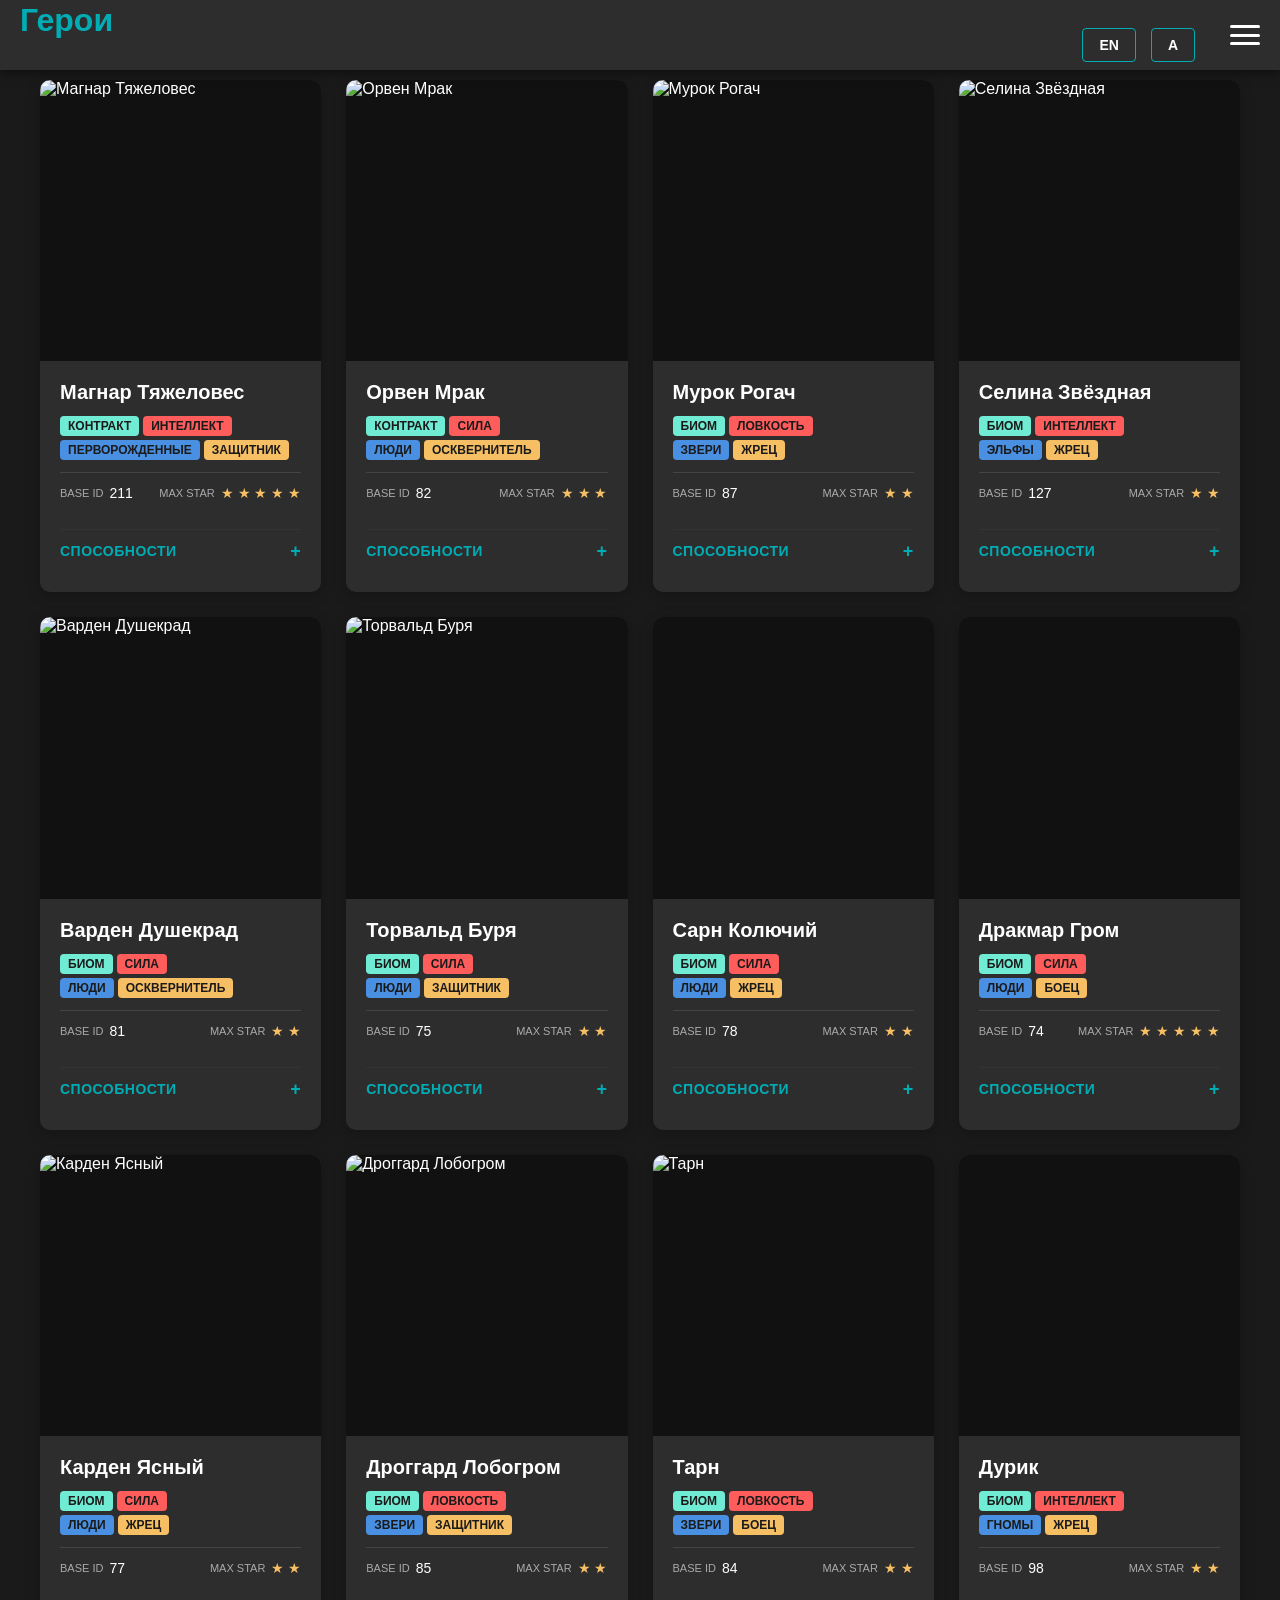
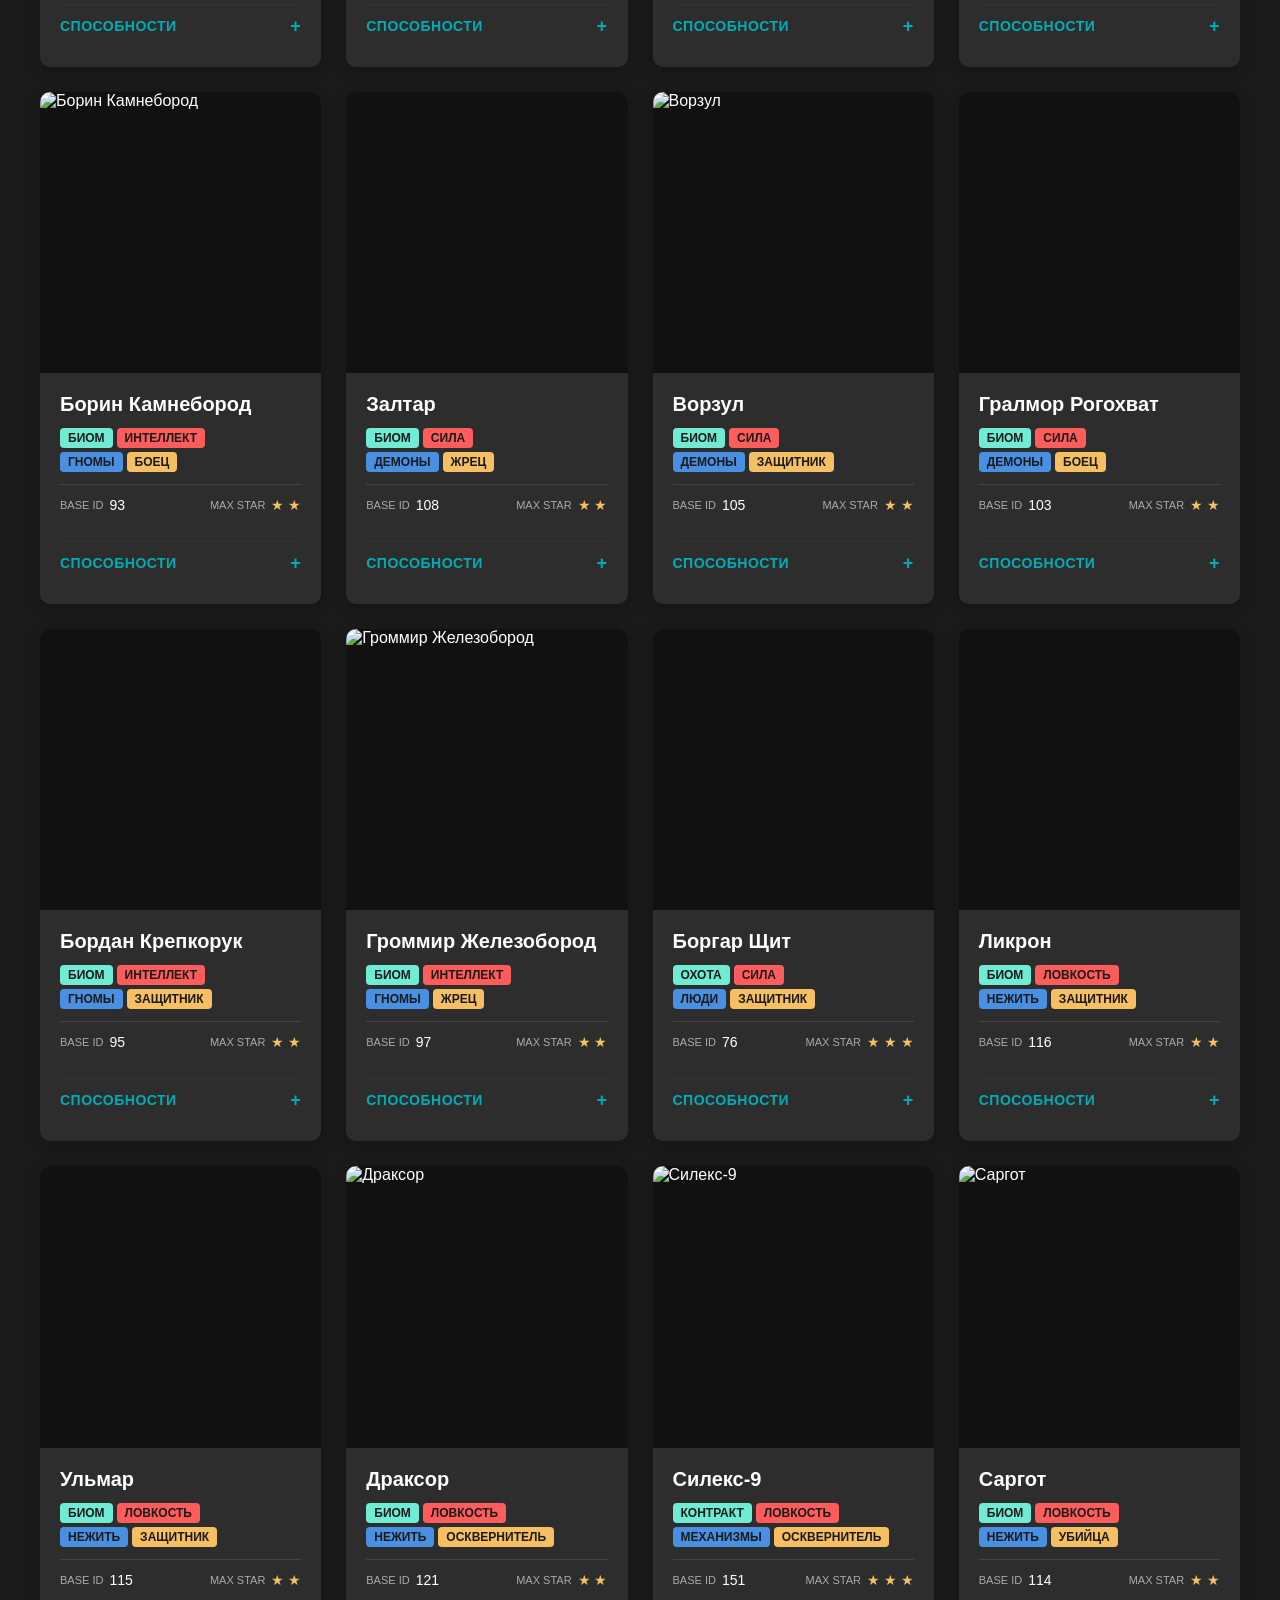
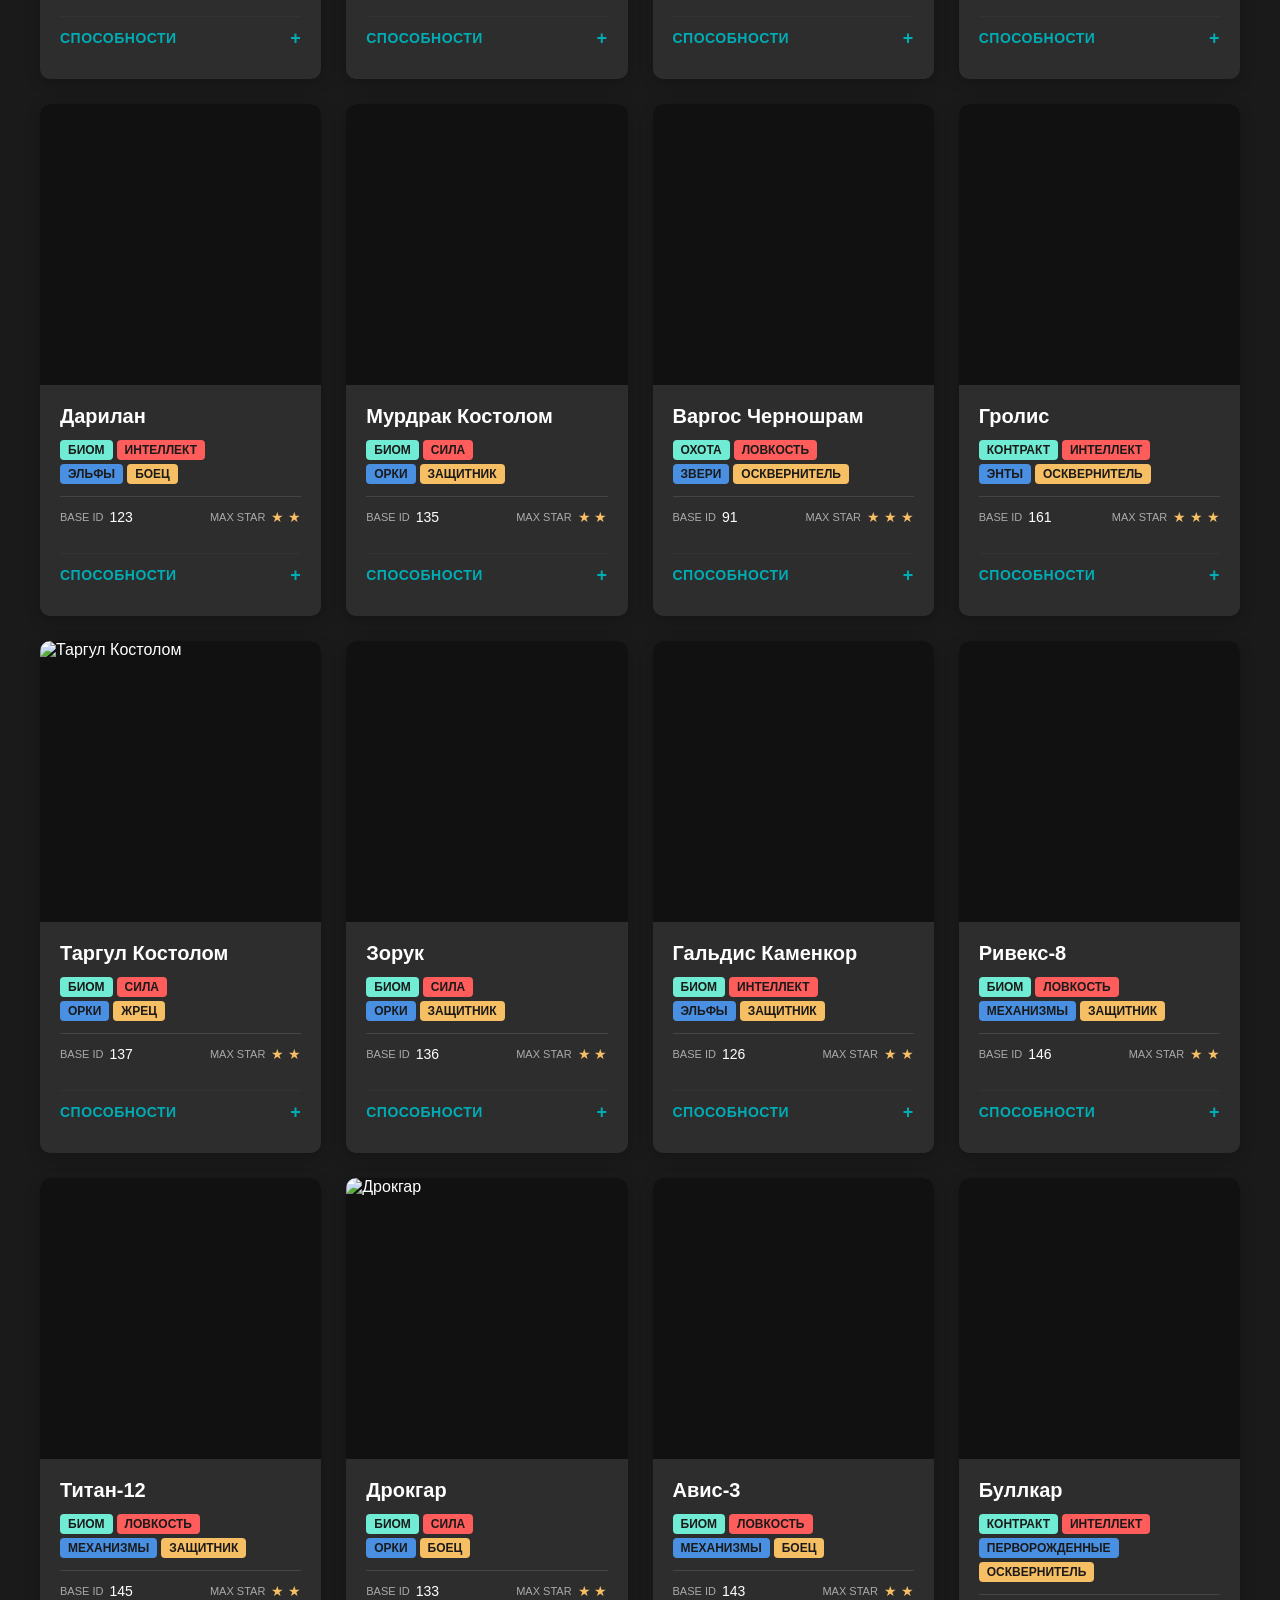
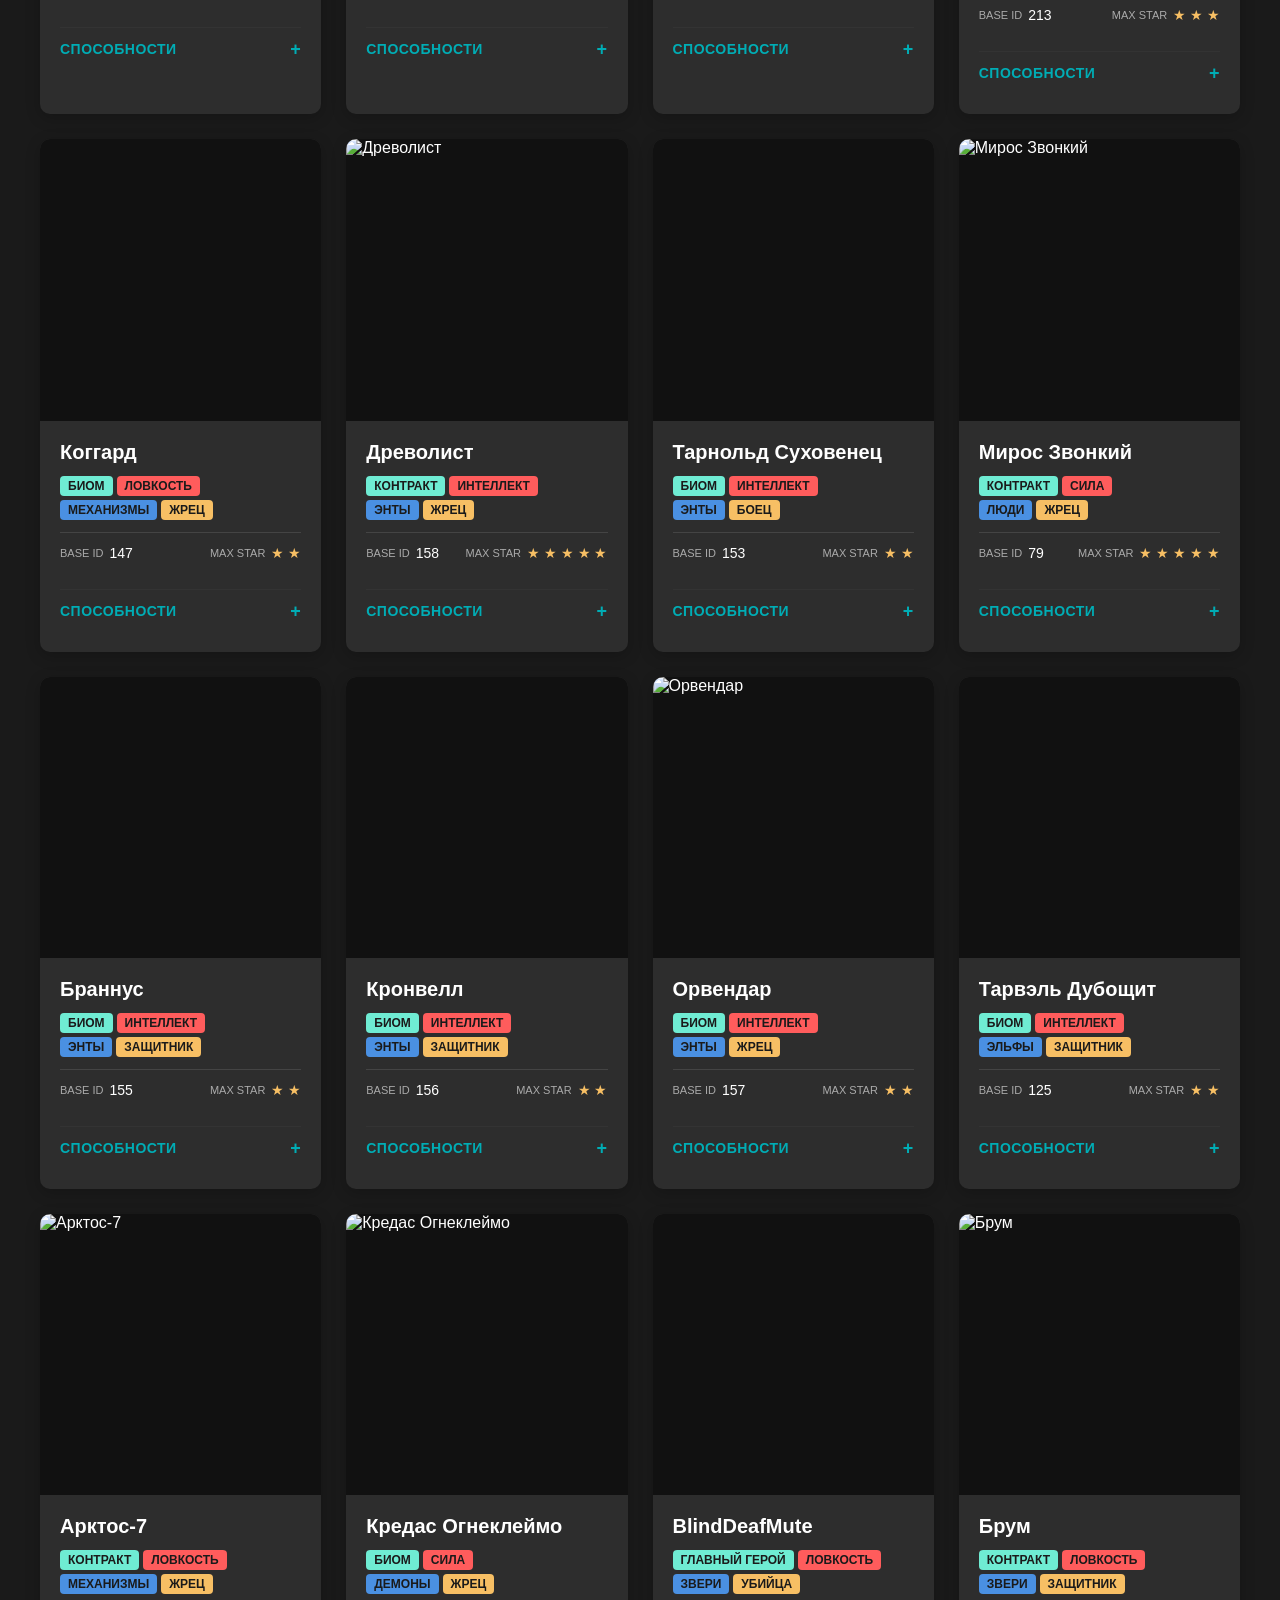
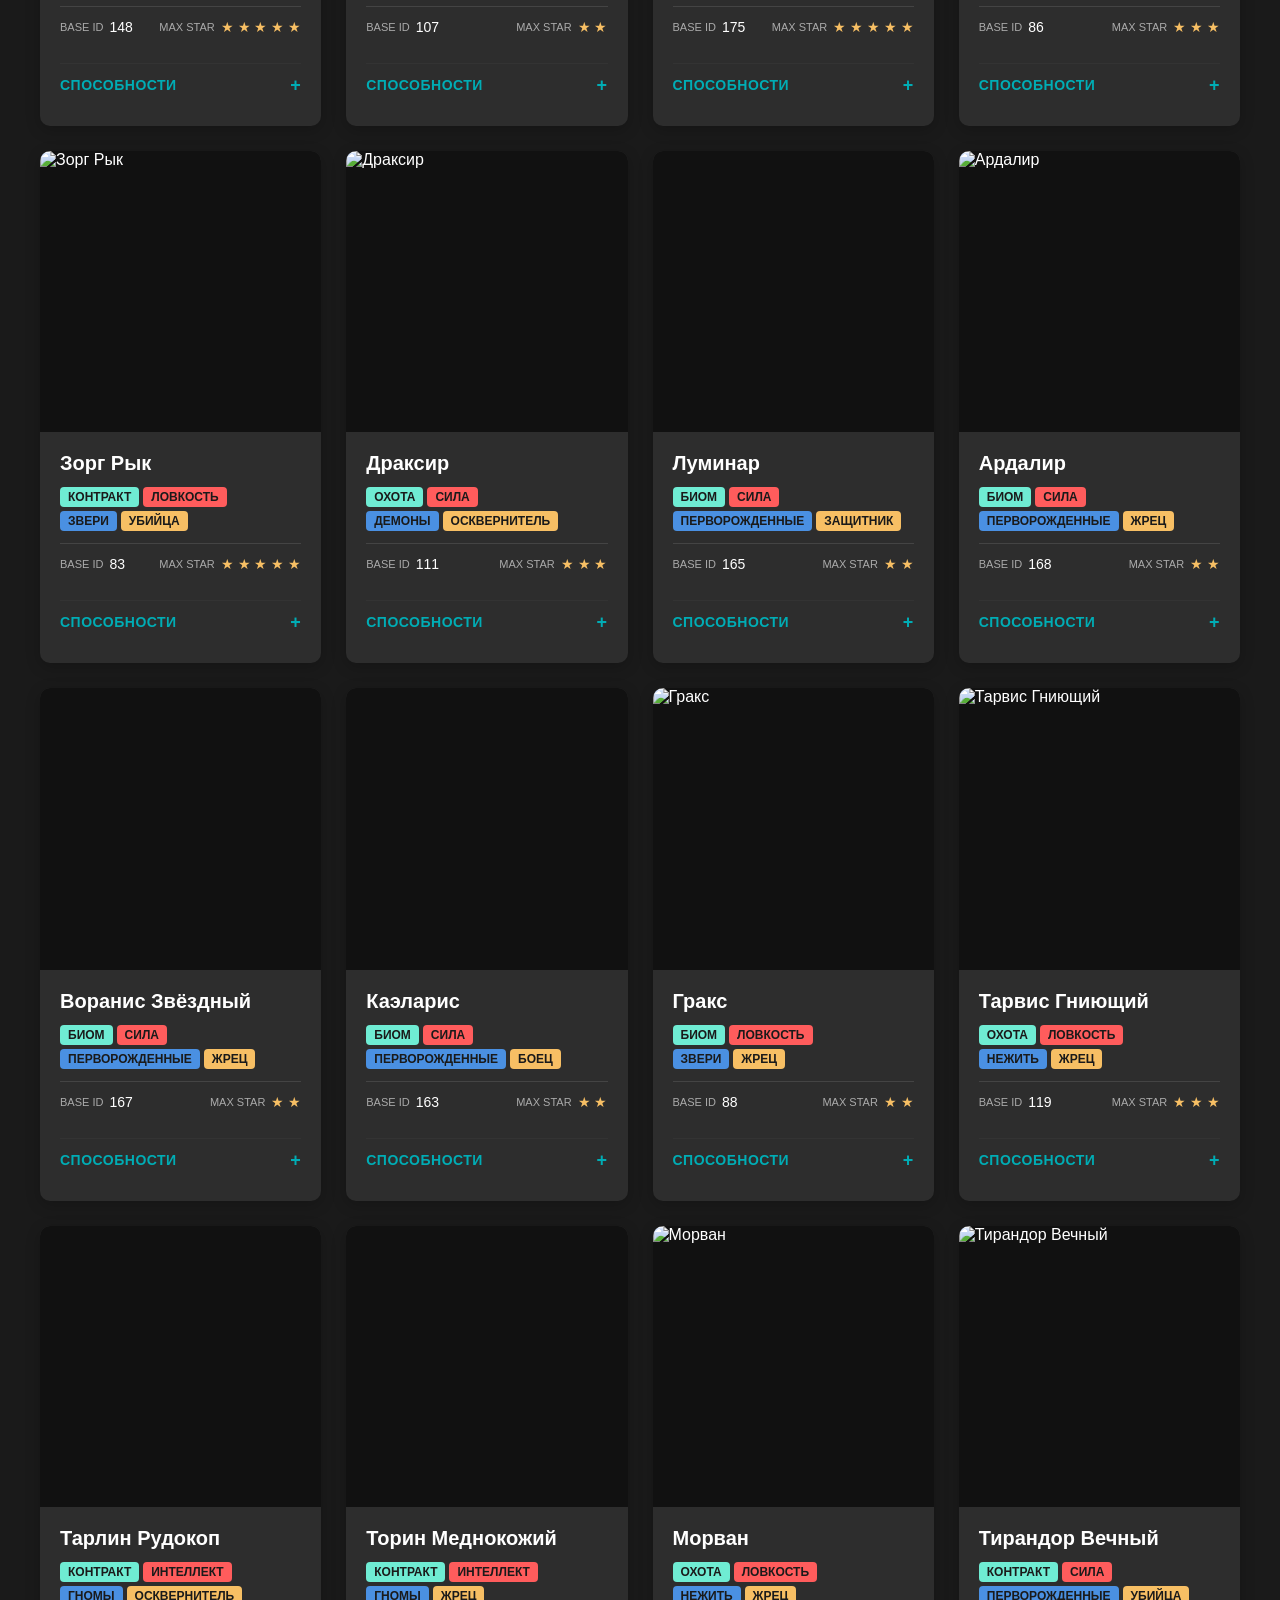
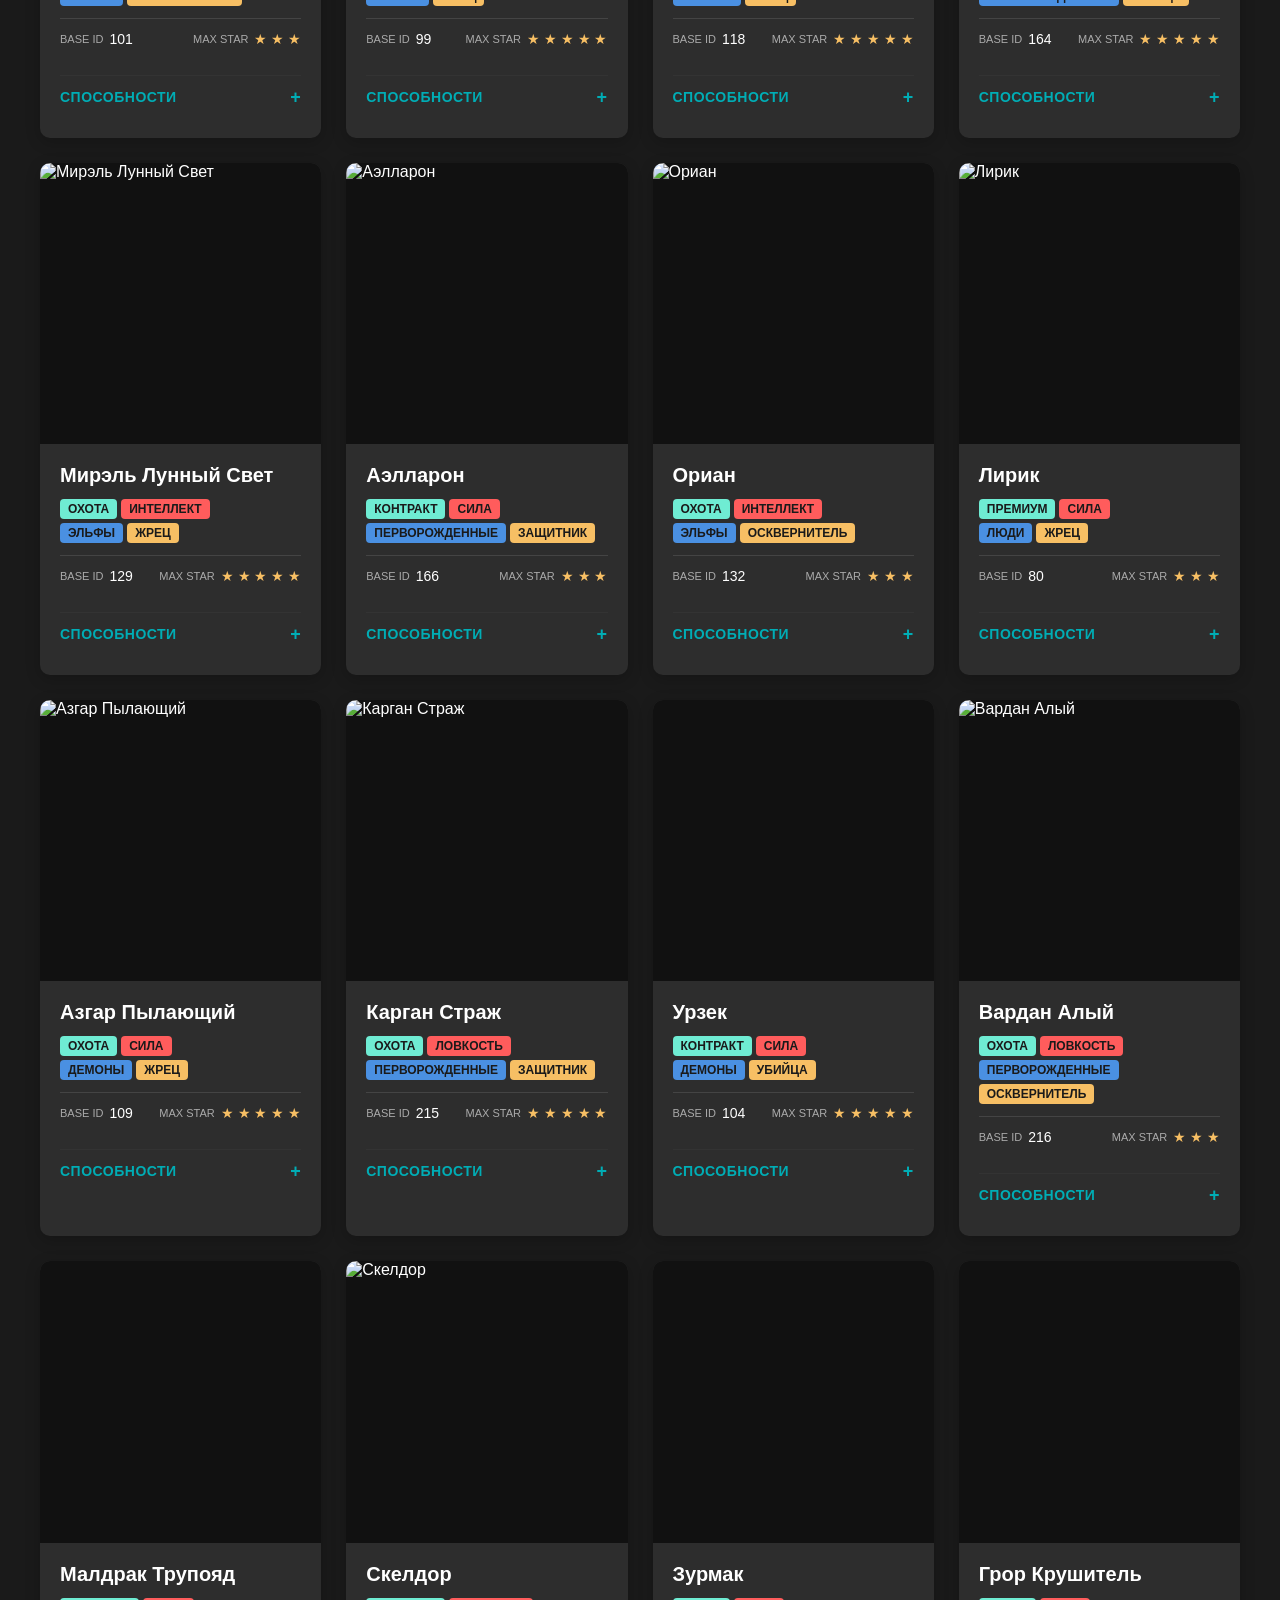
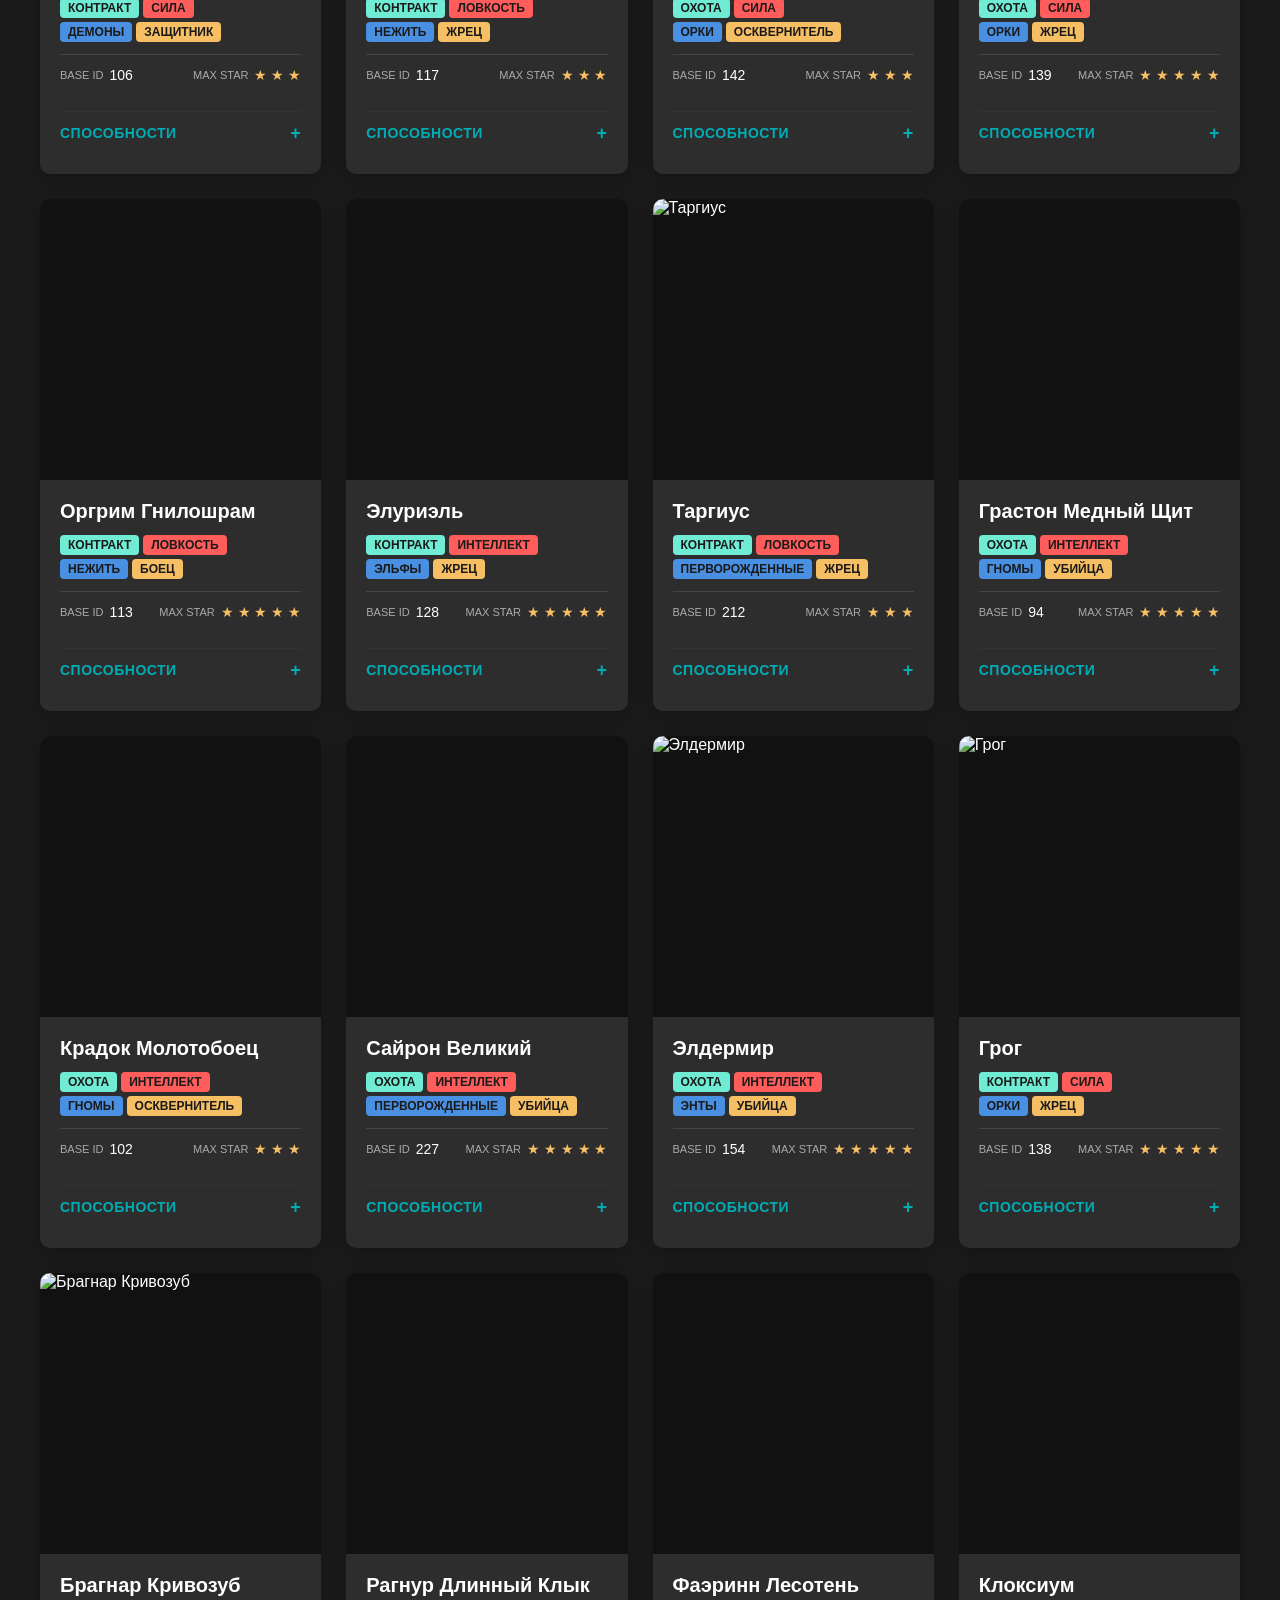
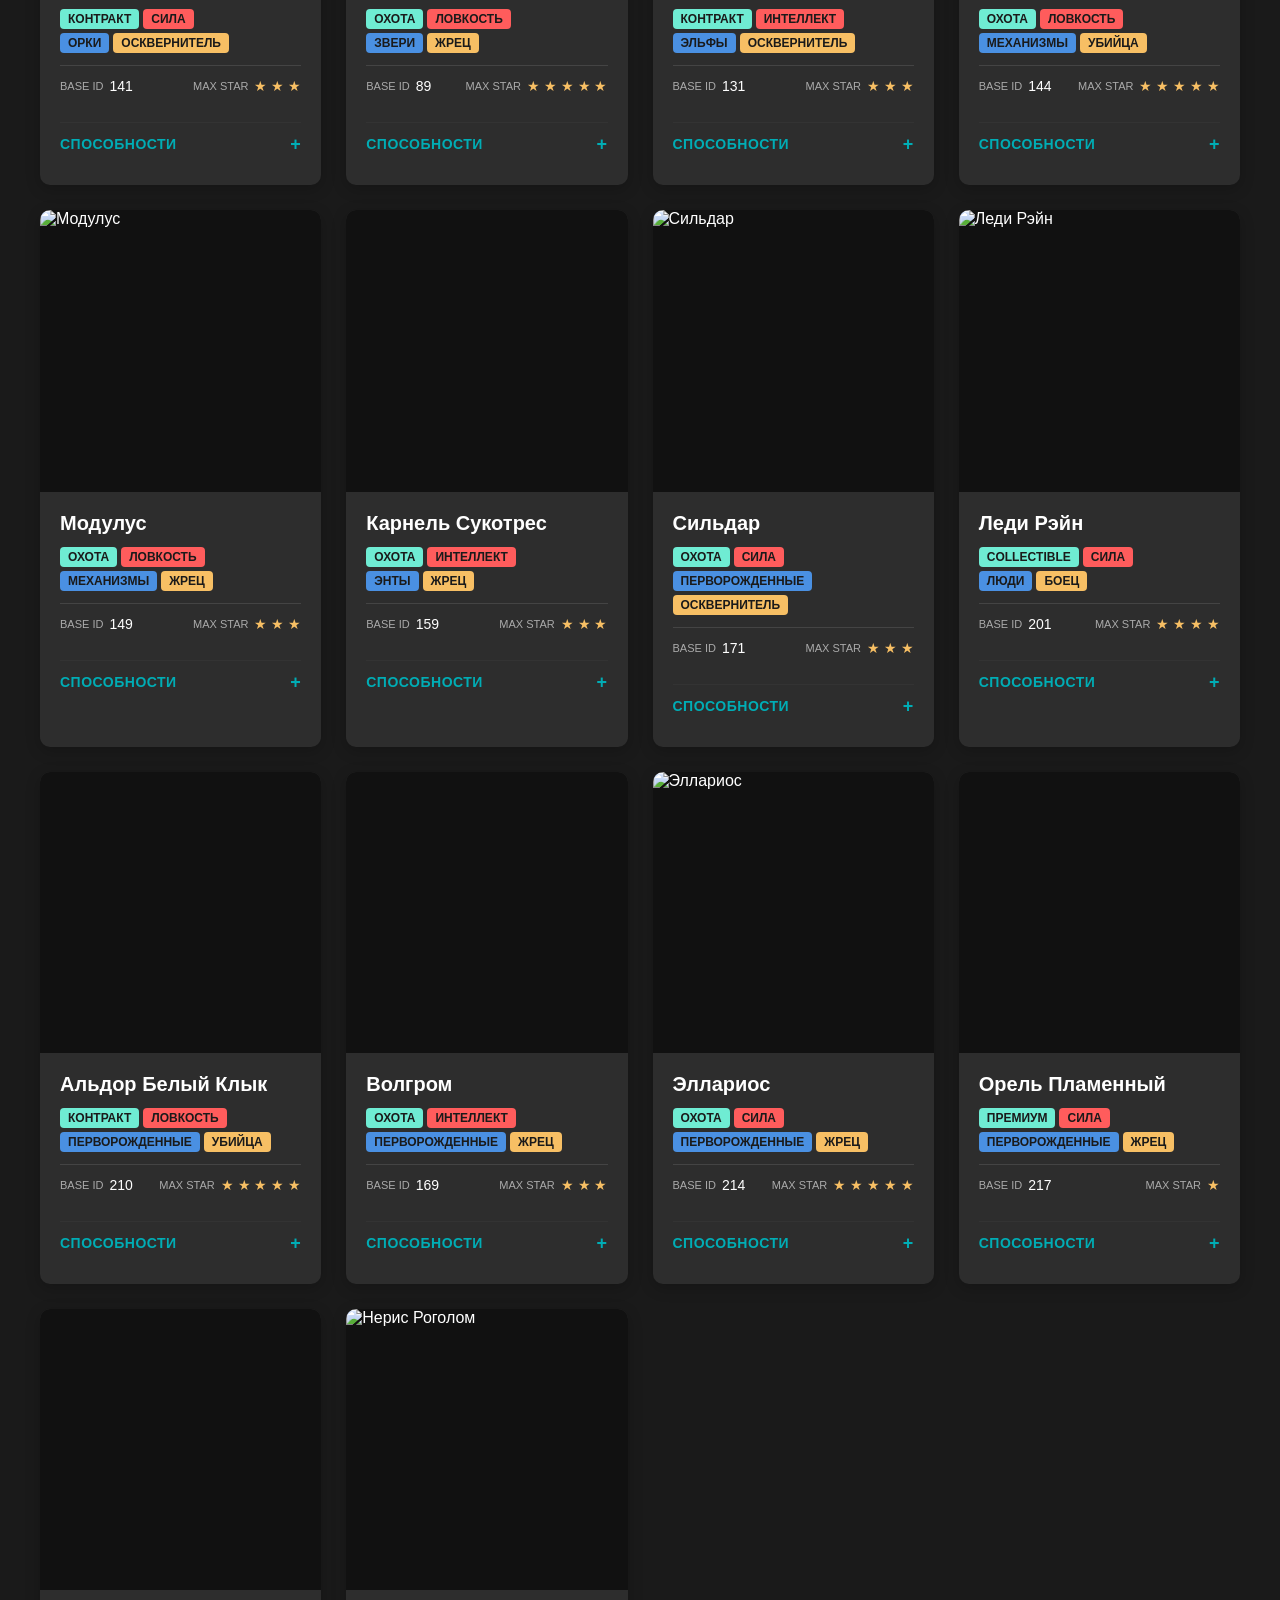
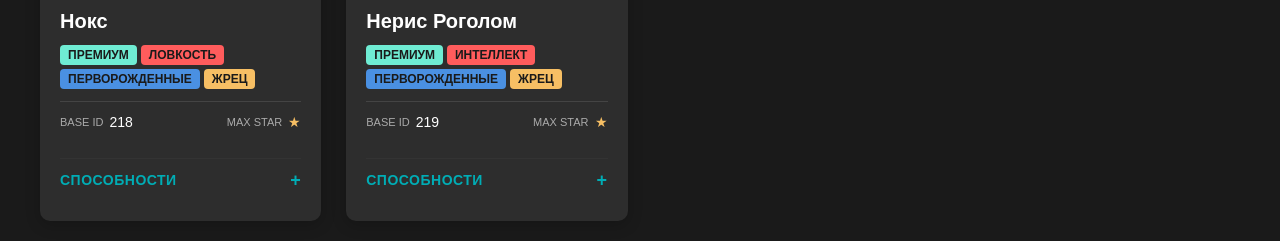
==== heroes.html @ e522fca6 "Add files via upload" ====
<!DOCTYPE html>
<html lang="ru">
<head>
    <meta charset="UTF-8">
    <meta name="viewport" content="width=device-width, initial-scale=1.0">
    <title id="pageTitle">База Героев</title>
<style>
    :root {
        --bg-color: #1a1a1a;
        --card-bg: #2d2d2d;
        --text-color: #ffffff;
        --text-muted: #aaaaaa;
        --accent: #00adb5;
        --dark-1: #111;
        --dark-2: #222;
        --border-color: #444;
    }

    body {
        font-family: 'Segoe UI', Tahoma, Geneva, Verdana, sans-serif;
        background-color: var(--bg-color);
        color: var(--text-color);
        margin: 0;
        padding: 20px;
        padding-top: 80px;
    }
</style>
<link rel="stylesheet" href="styles.css">
</head>
<body>

<div class="container">
    <header class="header-bar">
        <div class="header-left"><h1 id="mainTitle">Герои</h1></div>
        <div class="header-right">
            <button class="lang-switcher" id="langBtn" onclick="toggleLanguage()">EN</button>
			
			<!-- Новая кнопка переключения режимов отображения -->
    		<button class="lang-switcher" id="viewModeBtn" onclick="toggleViewMode()">А</button>
			
            <button class="menu-toggle" id="menuToggleBtn" onclick="toggleMenu()">
                <span></span><span></span><span></span>
            </button>
        </div>

		<!-- Панель управления -->
		<div class="controls" id="controlsMenu">
	       <div class="control-group">
	            <label for="search" data-i18n="ui.searchLabel">Поиск по имени</label>
	            <input type="text" id="search" data-i18n="ui.searchPlaceholder" placeholder="Введите имя...">
	        </div>
	        <div class="control-group">
	            <label for="filterType" data-i18n="ui.labelType">Тип персонажа</label>
	            <select id="filterType">
	                <option value="all" data-i18n="options.allTypes">Все типы</option>
					<option value="MAIN" data-i18n="options.typeMAIN">Главный герой</option>
	                <option value="SECONDARY" data-i18n="options.typeSECONDARY">Биом</option>
	                <option value="CONTRACT" data-i18n="options.typeCONTRACT">Контракт</option>
					<option value="HUNT" data-i18n="options.typeHUNT">Охота</option>
					<option value="PREMIUM" data-i18n="options.typePREMIUM">Премиум</option>
	             </select>
	        </div>
			<div class="control-group">
	            <label for="filterClass" data-i18n="ui.labelClass">Класс персонажа</label>
	            <select id="filterClass">
	                <option value="all" data-i18n="options.allClasses">Все классы</option>
					<option value=1 data-i18n="options.class1">Сила</option>
	                <option value=2 data-i18n="options.class2">Ловкость</option>
	                <option value=3 data-i18n="options.class3">Интеллект</option>
	             </select>
	        </div>
			<div class="control-group">
	            <label for="filterAlliance" data-i18n="ui.labelAlliance">Альянс персонажа</label>
	            <select id="filterAlliance">
	                <option value="all" data-i18n="options.allAlliances">Все альянсы</option>
					<option value=1 data-i18n="options.alliance1">Осквернитель</option>
	                <option value=2 data-i18n="options.alliance2">Жрец</option>
	                <option value=3 data-i18n="options.alliance3">Убийца</option>
					<option value=4 data-i18n="options.alliance4">Боец</option>
	                <option value=5 data-i18n="options.alliance5">Защитник</option>
	             </select>
	        </div>
			<div class="control-group">
	            <label for="filterRace" data-i18n="ui.labelRace">Раса персонажа</label>
	            <select id="filterRace">
	                <option value="all" data-i18n="options.allRaces">Все расы</option>
					<option value=1 data-i18n="options.race1">Люди</option>
	                <option value=2 data-i18n="options.race2">Звери</option>
	                <option value=3 data-i18n="options.race3">Гномы</option>
					<option value=4 data-i18n="options.race4">Демоны</option>
	                <option value=5 data-i18n="options.race5">Нежить</option>
	                <option value=6 data-i18n="options.race6">Эльфы</option>
					<option value=7 data-i18n="options.race7">Орки</option>
	                <option value=8 data-i18n="options.race8">Механизмы</option>
	                <option value=9 data-i18n="options.race9">Энты</option>
					<option value=10 data-i18n="options.race10">Перворожденные</option>
	             </select>
	        </div>
	        <div class="control-group">
	            <label for="sortMIX" data-i18n="ui.labelSort">Сортировка</label>
	            <select id="sortMIX">
	                <option value="none" data-i18n="options.sortNone">Без сортировки</option>
	                <option value="ascName" data-i18n="options.sortAscName">По возрастанию имени</option>
	                <option value="descName" data-i18n="options.sortDescName">По убыванию имени</option>
					<option value="ascBaseID" data-i18n="options.sortAscBaseID">По возрастанию ID</option>
	                <option value="descBaseID" data-i18n="options.sortDescBaseID">По убыванию ID</option>
	                  <!-- Два новых пункта: отдельно по комбат и по бонусам -->
                    <option value="maxCombatChanceDesc" data-i18n="options.sortMaxCombatChanceDesc">По макс-% комбат/способностей</option>
                    <option value="maxBonusChanceDesc" data-i18n="options.sortMaxBonusChanceDesc">По макс-% бонус/способностей</option>
	            </select>
	        </div>
	    </div>
    </header>

    <!-- Сетка с карточками -->
    <div class="grid" id="heroesGrid"></div>
</div>

<script>
// 1. Хранилище данных и текущее состояние
let heroesData = []; 
const grid = document.getElementById('heroesGrid');
let currentLang = 'ru'; 

// 2. Исправленные мапперы (поддерживают и числа, и строки в качестве ключей)
const classMapper = { 1: 'Сила', 2: 'Ловкость', 3: 'Интеллект' };
const allianceMapper = { 1: 'Осквернитель', 2: 'Жрец', 3: 'Убийца', 4: 'Боец', 5: 'Защитник' };
const raceMapper = { 1: 'Люди', 2: 'Звери', 3: 'Гномы', 4: 'Демоны', 5: 'Нежить', 6: 'Эльфы', 7: 'Орки', 8: 'Механизмы', 9: 'Энты', 10: 'Перворожденные' };
const typeMapper = { 'MAIN': 'ГЛАВНЫЙ ГЕРОЙ', 'HUNT': 'ОХОТА', 'PREMIUM': 'ПРЕМИУМ' };

// 3. Централизованный словарь (Данные переводятся с РУССКОГО ключа)
const translations = {
  ru: {
    ui: { title: "База Героев", mainTitle: "Герои", searchLabel: "Поиск по имени", searchPlaceholder: "Введите имя...", labelType: "Тип персонажа",
		labelClass: "Класс персонажа", labelAlliance: "Альянс персонажа", labelRace: "Раса персонажа", labelSort: "Сортировка" },
	options: {
      allTypes: "Все типы", typeMAIN: "Главный герой", typeSECONDARY: "Биом", typeCONTRACT: "Контракт", typeHUNT: "Охота", typePREMIUM: "Премиум",
      allClasses: "Все классы", class1: "Сила", class2: "Ловкость", class3: "Интеллект",
      allAlliances: "Все альянсы", alliance1: "Осквернитель", alliance2: "Жрец", alliance3: "Убийца", alliance4: "Боец", alliance5: "Защитник",
      allRaces: "Все расы", race1: "Люди", race2: "Звери", race3: "Гномы", race4: "Демоны", race5: "Нежить", race6: "Эльфы", race7: "Орки", race8: "Механизмы", race9: "Энты", race10: "Перворожденные",
      sortNone: "Без сортировки", sortAscName: "По возрастанию имени", sortDescName: "По убыванию имени", sortAscBaseID: "По возрастанию ID", sortDescBaseID: "По убыванию ID",
      sortMaxCombatChanceDesc: "По макс-% комбат/способностей",
      sortMaxBonusChanceDesc:  "По макс-% бонус/способностей"
	},
    error: "Ошибка: ",
    noResults: "Персонажи не найдены",
    data: {
      "ГЛАВНЫЙ ГЕРОЙ": "ГЛАВНЫЙ ГЕРОЙ", "ОХОТА": "ОХОТА", "ПРЕМИУМ": "ПРЕМИУМ",
      "Сила": "Сила", "Ловкость": "Ловкость", "Интеллект": "Интеллект",
      "Люди": "Люди", "Звери": "Звери", "Орки": "Орки", "Нежить": "Нежить", "Эльфы": "Эльфы", 
      "Гномы": "Гномы", "Демоны": "Демоны", "Энты": "Энты", "Механизмы": "Механизмы", "Перворожденные": "Перворожденные",
      "Осквернитель": "Осквернитель", "Жрец": "Жрец", "Убийца": "Убийца", "Боец": "Боец", "Защитник": "Защитник",
	  "SECONDARY":"Биом", "CONTRACT":"Контракт"
    }
  },
  en: {
    ui: { title: "Heroes Database", mainTitle: "Heroes", searchLabel: "Search by name", searchPlaceholder: "Enter name...", labelType: "Character Type",
		labelClass: "Character Class", labelAlliance: "Character Alliance", labelRace: "Character Race", labelSort: "Sorting" },
    options: {
      allTypes: "All types", typeMAIN: "Main Hero", typeSECONDARY: "Biom", typeCONTRACT: "Contract", typeHUNT: "Hunt", typePREMIUM: "Premium",
      allClasses: "All classes", class1: "Strength", class2: "Agility", class3: "Intelligence",
      allAlliances: "All alliances", alliance1: "Defiler", alliance2: "Priest", alliance3: "Assassin", alliance4: "Fighter", alliance5: "Defender",
      allRaces: "All races", race1: "Humans", race2: "Beasts", race3: "Dwarves", race4: "Demons", race5: "Undead", race6: "Elves", race7: "Orcs", race8: "Mechanisms", race9: "Ents", race10: "Firstborn",
      sortNone: "No sorting", sortAscName: "Name Ascending", sortDescName: "Name Descending", sortAscBaseID: "ID Ascending", sortDescBaseID: "ID Descending",
      sortMaxCombatChanceDesc: "By max-% combat ability",
      sortMaxBonusChanceDesc:  "By max-% bonus ability"
    },
    error: "Error: ",
    noResults: "No characters found",
    data: {
      "ГЛАВНЫЙ ГЕРОЙ": "MAIN HERO", "ОХОТА": "HUNT", "ПРЕМИУМ": "PREMIUM",
      "Сила": "Strength", "Ловкость": "Agility", "Интеллект": "Intelligence",
      "Люди": "Humans", "Звери": "Beasts", "Орки": "Orcs", "Нежить": "Undead", "Эльфы": "Elves", 
      "Гномы": "Dwarves", "Демоны": "Demons", "Энты": "Ents", "Механизмы": "Mechanisms", "Перворожденные": "Firstborn",
      "Осквернитель": "Defiler", "Жрец": "Priest", "Убийца": "Assassin", "Боец": "Fighter", "Защитник": "Defender",
	  "SECONDARY":"Biom", "CONTRACT":"Contract"
    }
  }
};

// 4. Функция динамической локализации карточек (перевод по русскому ключу)
function getTxt(russianKey) {
  if (!russianKey) return '';
  return translations[currentLang].data[russianKey] || russianKey;
}

// Функция автоматической транскрипции русских имен на английский
function transliterate(text) {
if (!text) return '';
  const rules = {
    'А': 'A', 'Б': 'B', 'В': 'V', 'Г': 'G', 'Д': 'D', 'Е': 'E', 'Ё': 'Yo', 'Ж': 'Zh', 'З': 'Z',
    'И': 'I', 'Й': 'Y', 'К': 'K', 'Л': 'L', 'М': 'M', 'Н': 'N', 'О': 'O', 'П': 'P', 'Р': 'R',
    'С': 'S', 'Т': 'T', 'У': 'U', 'Ф': 'F', 'Х': 'Kh', 'Ц': 'Ts', 'Ч': 'Ch', 'Ш': 'Sh', 'Щ': 'Shch',
    'Ъ': '', 'Ы': 'Y', 'Ь': '', 'Э': 'E', 'Ю': 'Yu', 'Я': 'Ya',
    
    'а': 'a', 'б': 'b', 'в': 'v', 'г': 'g', 'д': 'd', 'е': 'e', 'ё': 'yo', 'ж': 'zh', 'з': 'z',
    'и': 'i', 'й': 'y', 'к': 'k', 'л': 'l', 'м': 'm', 'н': 'n', 'о': 'o', 'п': 'p', 'р': 'r',
    'с': 's', 'т': 't', 'у': 'u', 'ф': 'f', 'х': 'kh', 'ц': 'ts', 'ч': 'ch', 'ш': 'sh', 'щ': 'shch',
    'ъ': '', 'ы': 'y', 'ь': '', 'э': 'e', 'ю': 'yu', 'я': 'ya'
  };

  return text.split('').map(char => rules[char] !== undefined ? rules[char] : char).join('');
}

	// Максимальный шанс среди комбат-способностей (type_id === 1)
    function getMaxCombatChance(hero) {
      const abilities = (hero.data?.abilities || []);
      let max = 0;
      for (const ab of abilities) {
        if (ab.ability_type_id === 1 && ab.chance != null) {
          if (ab.chance > max) max = ab.chance;
        }
      }
      return max;
    }
    
    // Максимальный шанс среди бонусных способностей (type_id === 2)
    function getMaxBonusChance(hero) {
      const abilities = (hero.data?.abilities || []);
      let max = 0;
      for (const ab of abilities) {
        if (ab.ability_type_id === 2 && ab.chance != null) {
          if (ab.chance > max) max = ab.chance;
        }
      }
      return max;
    }

function toggleMenu() {
    document.getElementById('menuToggleBtn').classList.toggle('open');
    document.getElementById('controlsMenu').classList.toggle('open');
}

// Переменная для хранения текущего режима (может быть: 'auto', '1', '2')
let currentViewMode = 'auto';

function toggleViewMode() {
    const gridEl = document.getElementById('heroesGrid');
    const viewBtn = document.getElementById('viewModeBtn');
    
    // Циклическое переключение: Авто -> 1 в строку -> 2 в строку -> Авто
    if (currentViewMode === 'auto') {
        currentViewMode = '1';
        gridEl.classList.add('view-mode-1');
        gridEl.classList.remove('view-mode-2');
        viewBtn.textContent = currentLang === 'ru' ? '1' : '1';
    } else if (currentViewMode === '1') {
        currentViewMode = '2';
        gridEl.classList.add('view-mode-2');
        gridEl.classList.remove('view-mode-1');
        viewBtn.textContent = currentLang === 'ru' ? '2' : '2';
    } else {
        currentViewMode = 'auto';
        gridEl.classList.remove('view-mode-1', 'view-mode-2');
        viewBtn.textContent = currentLang === 'ru' ? 'А' : 'A';
    }
}
	
// 5. Переключение языка интерфейса и карточек (ИСПРАВЛЕНО ДЛЯ PLACEHOLDER)
function toggleLanguage() {
  currentLang = currentLang === 'ru' ? 'en' : 'ru';
  document.documentElement.lang = currentLang;

  // Меняем текст кнопки
  document.getElementById('langBtn').textContent = currentLang === 'ru' ? 'EN' : 'RU';

  // Переводим статичные заголовки страницы
  document.getElementById('mainTitle').textContent = translations[currentLang].ui.mainTitle;
  document.title = translations[currentLang].ui.title;

  // Бежим по всем элементам с атрибутом data-i18n
  document.querySelectorAll('[data-i18n]').forEach(el => {
    const [section, key] = el.getAttribute('data-i18n').split('.');
    const translationText = translations[currentLang][section][key];

    // ИСПРАВЛЕНИЕ: Если это поле ввода (input), переводим его placeholder
    if (el.tagName === 'INPUT') {
      el.placeholder = translationText;
    } else {
      // Для всех остальных элементов (label, option) меняем обычный текст
      el.textContent = translationText;
    }
  });
	// Внутри функции toggleLanguage() добавьте этот блок в самый конец:
	const viewBtn = document.getElementById('viewModeBtn');
	if (currentViewMode === 'auto') {
	    viewBtn.textContent = currentLang === 'ru' ? 'А' : 'A';
	} else if (currentViewMode === '1') {
	    viewBtn.textContent = currentLang === 'ru' ? '1' : '1';
	} else if (currentViewMode === '2') {
	    viewBtn.textContent = currentLang === 'ru' ? '2' : '2';
	}
	
    // Перерисовываем карточки с новым языком
      updateDisplay();
    }

// 6. Загрузка данных (ИСПРАВЛЕНО имя файла на heroes.json)
async function loadHeroes() {
  try {
    const response = await fetch('heroes.json'); 
    if (!response.ok) throw new Error(`HTTP error! status: ${response.status}`);
    heroesData = await response.json();
    updateDisplay(); // Запуск отображения через фильтр
  } catch (error) {
    grid.innerHTML = `<div class="no-results">${translations[currentLang].error}${error.message}</div>`;
  }
}

function formatNumber(value) {
  if (typeof value !== 'number') return value;
  return Number.isInteger(value) ? String(value) : value.toFixed(2).replace(/\.0+$/, '');
}

// 7. Рендеринг карточек героев
function renderCards(data) {
  grid.innerHTML = '';
  
  if (data.length === 0) {
    grid.innerHTML = `<div class="no-results">${translations[currentLang].noResults}</div>`;
    return;
  }

  data.forEach(hero => {
    const d = hero.data || {};
    // Получаем эталонные русские значения из мапперов
    const rawType = typeMapper[hero.data.character_type] || hero.data.character_type;
    const rawClass = classMapper[hero.data.class_id] || hero.data.class_id;
    const rawAlliance = allianceMapper[hero.data.alliance_id] || hero.data.alliance_id;
    const rawRace = raceMapper[hero.data.race_id] || hero.data.race_id;
	const cleanName = hero.data.name.trim();
	const cleanType = hero.data.character_type.trim();
    const card = document.createElement('div');
	
    card.className = 'hero-card';
    
        // Формируем HTML для способностей
    let abilitiesHtml = '';
    if (d.abilities && Array.isArray(d.abilities) && d.abilities.length > 0) {
      abilitiesHtml = d.abilities.map(ab => {
        const icon = ab.icon || '';
        const name = ab.name || 'Без названия';
        const desc = ab.description || '';
        // Шанс
        const chanceStr = ab.chance !== undefined && ab.chance !== null
          ? `<span class="ability-chance">Шанс: ${(ab.chance * 100).toFixed(0)}%</span>`
          : '';

        // Tier: рисуем звёзды
        const tierStars = ab.tier ? '<span class="tier-stars">' + '★'.repeat(ab.tier) + '</span>' : '';

        // Unlock level: просто цифра
        const unlockLevelStr = ab.unlock_level !== undefined && ab.unlock_level !== null
          ? `<span>Ур. ${ab.unlock_level}</span>`
          : '';

        // Мета-строка: tier + unlock_level в одну линию
        const metaRow = tierStars || unlockLevelStr
          ? `<div class="ability-meta-row">${tierStars} ${unlockLevelStr}</div>`
          : '';

        return `
          <div class="ability-item">
            <img class="ability-icon" src="${icon}" alt="${name}" loading="lazy">
            <div class="ability-content">
              <strong class="ability-name">${name}</strong>
              <div class="ability-desc">${desc}</div>
              ${chanceStr}
              ${metaRow}
            </div>
          </div>
        `;
      }).join('');
    } else {
      abilitiesHtml = '<div class="no-abilities">Способностей нет</div>';
    }
    
    card.innerHTML = `
      <div class="hero-avatar-container">
        <img class="hero-avatar" src="${hero.data.avatar}" alt="${hero.data.name}" onerror="this.src='https://placeholder.com'">
      </div>
      <div class="hero-card-content">
		  <div class="hero-name">
		    ${currentLang === 'ru' ? hero.data.name : transliterate(hero.data.name)}
		  </div>
		  <div class="hero-badges-container">
			<div class="hero-badges">
				<span class="badge" style="background: #6FECD3;">${getTxt(rawType)}</span>
				<span class="badge" style="background: #FF5C5C;">${getTxt(rawClass)}</span>
			</div>
			<div class="hero-badges">
				<span class="badge" style="background: #4A90E2;">${getTxt(rawRace)}</span>
				<span class="badge" style="background: #F7BF64;">${getTxt(rawAlliance)}</span>
			</div>
		  </div>
			<div class="info-inline-row">
			  <div>
			    <span class="info-label">Base ID</span>
			    <span class="info-value">${hero.data.base_character_id}</span>
			  </div>
			  <div>
			    <span class="info-label">MAX Star</span>
			    <span class="info-value" style="color: #F7BF64;">${'★ '.repeat(hero.data.max_stardom || 0)}</span>
			  </div>
			</div>
			
        <!-- Блок способностей: свернут по умолчанию -->
        <div class="abilities-list">
          <button class="abilities-toggle-btn" type="button" aria-expanded="false" aria-controls="abilities-content-${d.base_character_id}">
            Способности
          </button>
          <div id="abilities-content-${d.base_character_id}" class="abilities-content">
            ${abilitiesHtml}
          </div>
        </div>
      </div>
    `;

    // Добавляем обработчик клика для разворачивания способностей
    const toggleBtn = card.querySelector('.abilities-toggle-btn');
    const contentBlock = card.querySelector('.abilities-content');

    toggleBtn.addEventListener('click', () => {
      const isOpen = toggleBtn.classList.toggle('open');
      contentBlock.classList.toggle('visible', isOpen);
      toggleBtn.setAttribute('aria-expanded', String(isOpen));
    });

    grid.appendChild(card);
  });
}

// 8. Логика фильтрации и сортировки (ИСПРАВЛЕНО)
function updateDisplay() {
  const filters = {
    search: document.getElementById('search').value.toLowerCase(),
    type: document.getElementById('filterType').value,
    class: document.getElementById('filterClass').value,
    alliance: document.getElementById('filterAlliance').value,
    race: document.getElementById('filterRace').value,
    sort: document.getElementById('sortMIX').value
  };

  let filtered = heroesData.filter(hero => {
    const d = hero.data;
    return (filters.search === '' || d.name.toLowerCase().includes(filters.search)) &&
           (filters.type === 'all' || d.character_type === filters.type) &&
           (filters.class === 'all' || String(d.class_id) === filters.class) &&
           (filters.alliance === 'all' || String(d.alliance_id) === filters.alliance) &&
           (filters.race === 'all' || String(d.race_id) === filters.race);
  });

  const sorts = {
    'ascName': (a, b) => a.data.name.localeCompare(b.data.name, 'ru'),
    'descName': (a, b) => b.data.name.localeCompare(a.data.name, 'ru'),
    'ascBaseID': (a, b) => Number(a.data.base_character_id) - Number(b.data.base_character_id),
    'descBaseID': (a, b) => Number(b.data.base_character_id) - Number(a.data.base_character_id),

    // Сортировка по макс. шансу комбат-способностей (убывание)
    'maxCombatChanceDesc': (a, b) => {
      const chanceA = getMaxCombatChance(a);
      const chanceB = getMaxCombatChance(b);
      return chanceB - chanceA; // убывание
    },

    // Сортировка по макс. шансу бонусных способностей (убывание)
    'maxBonusChanceDesc': (a, b) => {
      const chanceA = getMaxBonusChance(a);
      const chanceB = getMaxBonusChance(b);
      return chanceB - chanceA; // убывание
    }
  };

  if (sorts[filters.sort]) {
    filtered.sort(sorts[filters.sort]);
  }

  renderCards(filtered);
}

// 9. Навешивание событий и старт
document.getElementById('search').addEventListener('input', updateDisplay);
document.getElementById('filterType').addEventListener('change', updateDisplay);
document.getElementById('filterClass').addEventListener('change', updateDisplay);
document.getElementById('filterAlliance').addEventListener('change', updateDisplay);
document.getElementById('filterRace').addEventListener('change', updateDisplay);
document.getElementById('sortMIX').addEventListener('change', updateDisplay);

// Запуск приложения
loadHeroes();
</script>

</body>
</html>
---- styles.css ----
:root {
        --bg-color: #1a1a1a;
        --card-bg: #2d2d2d;
        --text-color: #ffffff;
        --text-muted: #aaaaaa;
        --accent: #00adb5;
        --dark-1: #111;
        --dark-2: #222;
        --border-color: #444;
    }

    body {
        font-family: 'Segoe UI', Tahoma, Geneva, Verdana, sans-serif;
        background-color: var(--bg-color);
        color: var(--text-color);
        margin: 0;
        padding: 20px;
        padding-top: 80px;
    }

    a {
      text-decoration: none;
      color: inherit;
    }
    
    button {
      cursor: pointer;
      border: none;
      outline: none;
    }
    
    /* Главная страница (уровень 1) */
    .page-home {
      padding-top: 40px;
    }
    
    .wiki-title {
      text-align: center;
      margin-bottom: 40px;
      font-size: 2.5rem;
      font-weight: 600;
    }
    
    .home-grid {
      display: grid;
      grid-template-columns: repeat(auto-fit, minmax(240px, 1fr));
      gap: 20px;
      max-width: 1200px;
      margin: 0 auto;
    }

     .card-link {
      text-decoration: none;
      color: inherit;
    }
    
    .card {
      background: var(--card-bg);
      border: 1px solid var(--border-color);
      padding: 24px;
      border-radius: 8px;
      transition: transform 0.2s, background 0.2s;
    }
    
    .card:hover {
      transform: translateY(-4px);
      background: #3d3d3d;
    }
    
    .card h2 {
      margin: 0 0 10px 0;
      font-size: 1.4rem;
    }
    
    .card p {
      margin: 0;
      color: var(--text-muted);
      font-size: 0.95rem;
    }

    /* Заголовки и шапки */
    .main-header,
    .sub-header {
      display: flex;
      justify-content: space-between;
      align-items: center;
      margin-bottom: 24px;
    }
    
    h1 {
      margin: 0;
      font-weight: 600;
    }
    
    /* Кнопки */
    .btn-lang {
      background: rgba(255, 255, 255, 0.08);
      border: 1px solid var(--border-color);
      color: var(--accent);
      padding: 8px 16px;
      border-radius: 6px;
      cursor: pointer;
      font-size: 0.9rem;
    }
    
    .btn-lang:hover {
      background: rgba(0, 173, 181, 0.15);
      color: #fff;
    }
    
    .btn-back {
      color: var(--accent);
      text-decoration: none;
      padding: 8px 14px;
      border: 1px solid var(--border-color);
      border-radius: 6px;
      font-size: 0.9rem;
      transition: background 0.2s;
    }
    
    .btn-back:hover {
      background: rgba(0, 173, 181, 0.1);
    }
    
    /* Контейнер и сетка карточек (для героев) */
    .container {
        max-width: 1200px;
        margin: 0 auto;
        position: relative;
    }

	.lang-switcher {
		position: relative;
	    top: 10px;
	    right: 20px;
	    background-color: var(--card-bg);
	    color: var(--text-color);
	    border: 1px solid var(--accent);
	    padding: 8px 16px;
	    border-radius: 4px;
	    cursor: pointer;
	    font-weight: bold;
	    font-size: 14px;
	    transition: background-color 0.2s, color 0.2s;
	    z-index: 10; /* Чтобы кнопка всегда была поверх остальных элементов */
	}
    .lang-switcher:hover {
        background-color: var(--accent);
        color: var(--bg-color);
    }

    h1 {
        text-align: center;
        color: var(--accent);
        margin-bottom: 30px;
    }

    /* Панель управления */
    .header-bar {
        position: fixed;
        top: 0; left: 0; right: 0;
        height: 70px;
        background-color: var(--card-bg);
        display: flex;
        justify-content: space-between;
        align-items: center;
        padding: 0 20px;
        z-index: 1000;
        box-shadow: 0 2px 10px rgba(0,0,0,0.5);
    }

    .header-right {
        display: flex;
        align-items: center;
        gap: 15px;
    }

    .controls {
        display: none;
        position: absolute;
        top: 70px; left: 0; right: 0;
        background-color: var(--card-bg);
        flex-wrap: wrap;
        gap: 15px;
        padding: 20px;
        box-shadow: 0 10px 15px rgba(0, 0, 0, 0.5);
        z-index: 999;
    }

    .controls.open {
        display: flex;
    }

    .menu-toggle {
        display: flex;
        flex-direction: column;
        justify-content: space-between;
        width: 30px;
        height: 20px;
        background: transparent;
        border: none;
        cursor: pointer;
        padding: 0;
        z-index: 1001;
    }

    .menu-toggle span {
        width: 100%;
        height: 3px;
        background-color: var(--text-color);
        border-radius: 2px;
        transition: all 0.3s ease;
    }

    .menu-toggle.open span:nth-child(1) {
        transform: translateY(8px) rotate(45deg);
    }
    .menu-toggle.open span:nth-child(2) {
        opacity: 0;
    }
    .menu-toggle.open span:nth-child(3) {
        transform: translateY(-9px) rotate(-45deg);
    }

    .control-group {
        flex: 1;
        min-width: 200px;
        display: flex;
        flex-direction: column;
        gap: 5px;
    }

    label {
        font-size: 14px;
        color: var(--text-muted);
    }

    input, select {
        padding: 10px;
        border-radius: 4px;
        border: 1px solid var(--border-color);
        background-color: var(--bg-color);
        color: white;
        font-size: 16px;
        outline: none;
    }

    input:focus, select:focus {
        border-color: var(--accent);
    }

    /* Сетка карточек */
    .grid {
        display: grid;
        grid-template-columns: repeat(auto-fill, minmax(280px, 1fr));
        gap: 25px;
    }

    .grid.view-mode-1 {
        grid-template-columns: 1fr;
    }

    .grid.view-mode-2 {
        grid-template-columns: repeat(2, 1fr);
    }

    .grid.view-mode-2 .hero-name {
        font-size: 10px;
    }

    .grid.view-mode-2 .badge {
        font-size: 6px;
        padding: 1.5px 4px;
    }

    .grid.view-mode-2 .info-inline-row {
        font-size: 7px;
        flex-direction: column;
        align-items: flex-start;
        gap: 4px;
    }

    .grid.view-mode-2 .info-label {
        font-size: 5.5px;
    }

    /* Карточка */
    .hero-card {
        background-color: var(--card-bg);
        border-radius: 10px;
        overflow: hidden;
        box-shadow: 0 4px 15px rgba(0,0,0,0.2);
        transition: transform 0.2s, box-shadow 0.2s;
        display: flex;
        flex-direction: column;
    }

    .hero-card:hover {
        transform: translateY(-5px);
        box-shadow: 0 8px 25px rgba(0,0,0,0.4);
    }

    .hero-avatar-container {
        position: relative;
        width: 100%;
        padding-top: 100%;
        background-color: var(--dark-1);
    }

    .hero-avatar {
        position: absolute;
        top: 0;
        left: 0;
        width: 100%;
        height: 100%;
        object-fit: cover;
    }

    .hero-card-content {
        padding: 20px;
        display: flex;
        flex-direction: column;
        gap: 12px;
        flex-grow: 1;
    }

    .hero-card-header {
        display: flex;
        align-items: center;
        gap: 10px;
    }

    .hero-icon {
        width: 32px;
        height: 32px;
        border-radius: 4px;
        background-color: var(--dark-1);
    }

    .hero-name {
        font-size: 20px;
        font-weight: bold;
        margin: 0;
        color: #fff;
    }

    .hero-badges-container {
        display: flex;
        flex-direction: column;
        gap: 4px;
    }

    .hero-badges {
        display: flex;
        flex-wrap: wrap;
        gap: 4px;
    }

    .badge {
        display: inline-flex;
        background-color: var(--accent);
        color: var(--bg-color);
        padding: 3px 8px;
        border-radius: 4px;
        font-size: 12px;
        font-weight: bold;
        text-transform: uppercase;
        align-self: flex-start;
    }

    .info-grid {
        display: grid;
        grid-template-columns: repeat(2, 1fr);
        gap: 10px;
        font-size: 14px;
        border-top: 1px solid var(--border-color);
        padding-top: 12px;
        margin-top: auto;
    }

    .info-item {
        display: flex;
        flex-direction: column;
    }

    .info-label {
        color: var(--text-muted);
        font-size: 11px;
        text-transform: uppercase;
    }

    .info-value {
        font-weight: 500;
    }

    .no-results {
        grid-column: 1 / -1;
        text-align: center;
        padding: 40px;
        color: var(--text-muted);
        font-size: 18px;
    }

    .info-inline-row {
        display: flex;
        justify-content: space-between;
        align-items: center;
        font-size: 14px;
        border-top: 1px solid var(--border-color);
        padding-top: 12px;
    /*    margin-top: auto;*/
    }

    .info-inline-row div {
        display: flex;
        align-items: center;
        gap: 6px;
    }

    /* Контейнер списка способностей */
    .abilities-list {
        margin-top: 16px;
        padding-top: 12px;
        border-top: 1px solid #333;
    }

    .abilities-title {
        font-size: 14px;
        color: var(--accent);
        margin: 0 0 12px 0;
        text-transform: uppercase;
        letter-spacing: 0.5px;
    }

    .ability-item {
        display: flex;
        gap: 10px;
        align-items: flex-start;
        margin-bottom: 12px;
        background: rgba(255,255,255,0.03);
        padding: 8px;
        border-radius: 6px;
    }

    .ability-item:last-child {
        margin-bottom: 0;
    }

    .ability-icon {
        width: 32px;
        height: 32px;
        object-fit: contain;
        flex-shrink: 0;
    }

    .ability-content {
        flex: 1;
        min-width: 0;
    }

    .ability-name {
        font-size: 13px;
        color: #fff;
        line-height: 1.2;
        margin: 0 0 4px 0;
    }

    .ability-desc {
        font-size: 11px;
        color: var(--text-muted);
        line-height: 1.3;
        margin: 0 0 6px 0;
        display: -webkit-box;
        -webkit-line-clamp: 2;
        -webkit-box-orient: vertical;
        overflow: hidden;
    }

    .ability-chance {
        font-size: 11px;
        color: #aaa;
        background: var(--dark-2);
        padding: 2px 6px;
        border-radius: 4px;
    }

    .no-abilities {
        font-size: 12px;
        color: var(--text-muted);
        text-align: center;
        padding: 12px;
    }

    .abilities-toggle-btn {
        display: flex;
        align-items: center;
        justify-content: space-between;
        width: 100%;
        background: none;
        border: none;
        color: var(--accent);
        font-size: 14px;
        font-weight: bold;
        text-transform: uppercase;
        letter-spacing: 0.5px;
        cursor: pointer;
        padding: 0;
        margin: 0 0 12px 0;
        outline: none;
    }

    .abilities-toggle-btn::after {
        content: '+';
        font-size: 18px;
        line-height: 1;
        transition: transform 0.3s ease;
    }

    .abilities-toggle-btn.open::after {
        content: '−';
    }

    .abilities-toggle-btn.open {
        color: #fff;
    }

    .abilities-content {
        max-height: 0;
        overflow: hidden;
        opacity: 0;
        transition: max-height 0.3s ease, opacity 0.3s ease;
    }
    
    /* Показываем список способностей, когда кнопка в состоянии open */
    .abilities-content.visible {
      max-height: fit-content; /* подбери значение, чтобы вместить все способности */
      opacity: 1;
    }

    .ability-meta-row {
      display: flex;
      align-items: center;
      gap: 8px;
      margin-top: 4px;
      font-size: 0.8rem;
      color: var(--text-muted);
    }
    
    .tier-stars {
      display: inline-flex;
      gap: 2px;
    }
    
    .tier-star {
      color: #ffc107; /* золотой цвет звезды */
      font-weight: bold;
    }
    
    /* Таблицы (для ресурсов и рецептов) */
    .data-table {
      width: 100%;
      border-collapse: collapse;
      background: var(--card-bg);
      border: 1px solid var(--border-color);
      border-radius: 8px;
      overflow: hidden;
    }
    
    .data-table th,
    .data-table td {
      padding: 12px 16px;
      text-align: left;
      border-bottom: 1px solid var(--border-color);
    }
    
    .data-table th {
      background: #252525;
      color: var(--text-muted);
      font-weight: 600;
      font-size: 0.9rem;
    }
    
    .data-table tr:last-child td {
      border-bottom: none;
    }
    
    .data-table tr:hover {
      background: rgba(255, 255, 255, 0.03);
    }
    
    /* Сообщения об ошибках и отсутствии данных */
    .no-results {
      text-align: center;
      padding: 40px;
      color: var(--text-muted);
      grid-column: 1 / -1;
    }
    
    /* Анимации */
    @keyframes fadeIn {
      from { opacity: 0; transform: translateY(4px); }
      to { opacity: 1; transform: translateY(0); }
    }
    
    /* Адаптив */
    @media (max-width: 768px) {
      .wiki-title { font-size: 2rem; }
      .home-grid { grid-template-columns: 1fr; }
      .grid { grid-template-columns: 1fr; }
      .main-header, .sub-header { flex-direction: column; gap: 12px; text-align: center; }
      .info-inline-row { flex-direction: column; align-items: flex-start; gap: 8px; }
    }
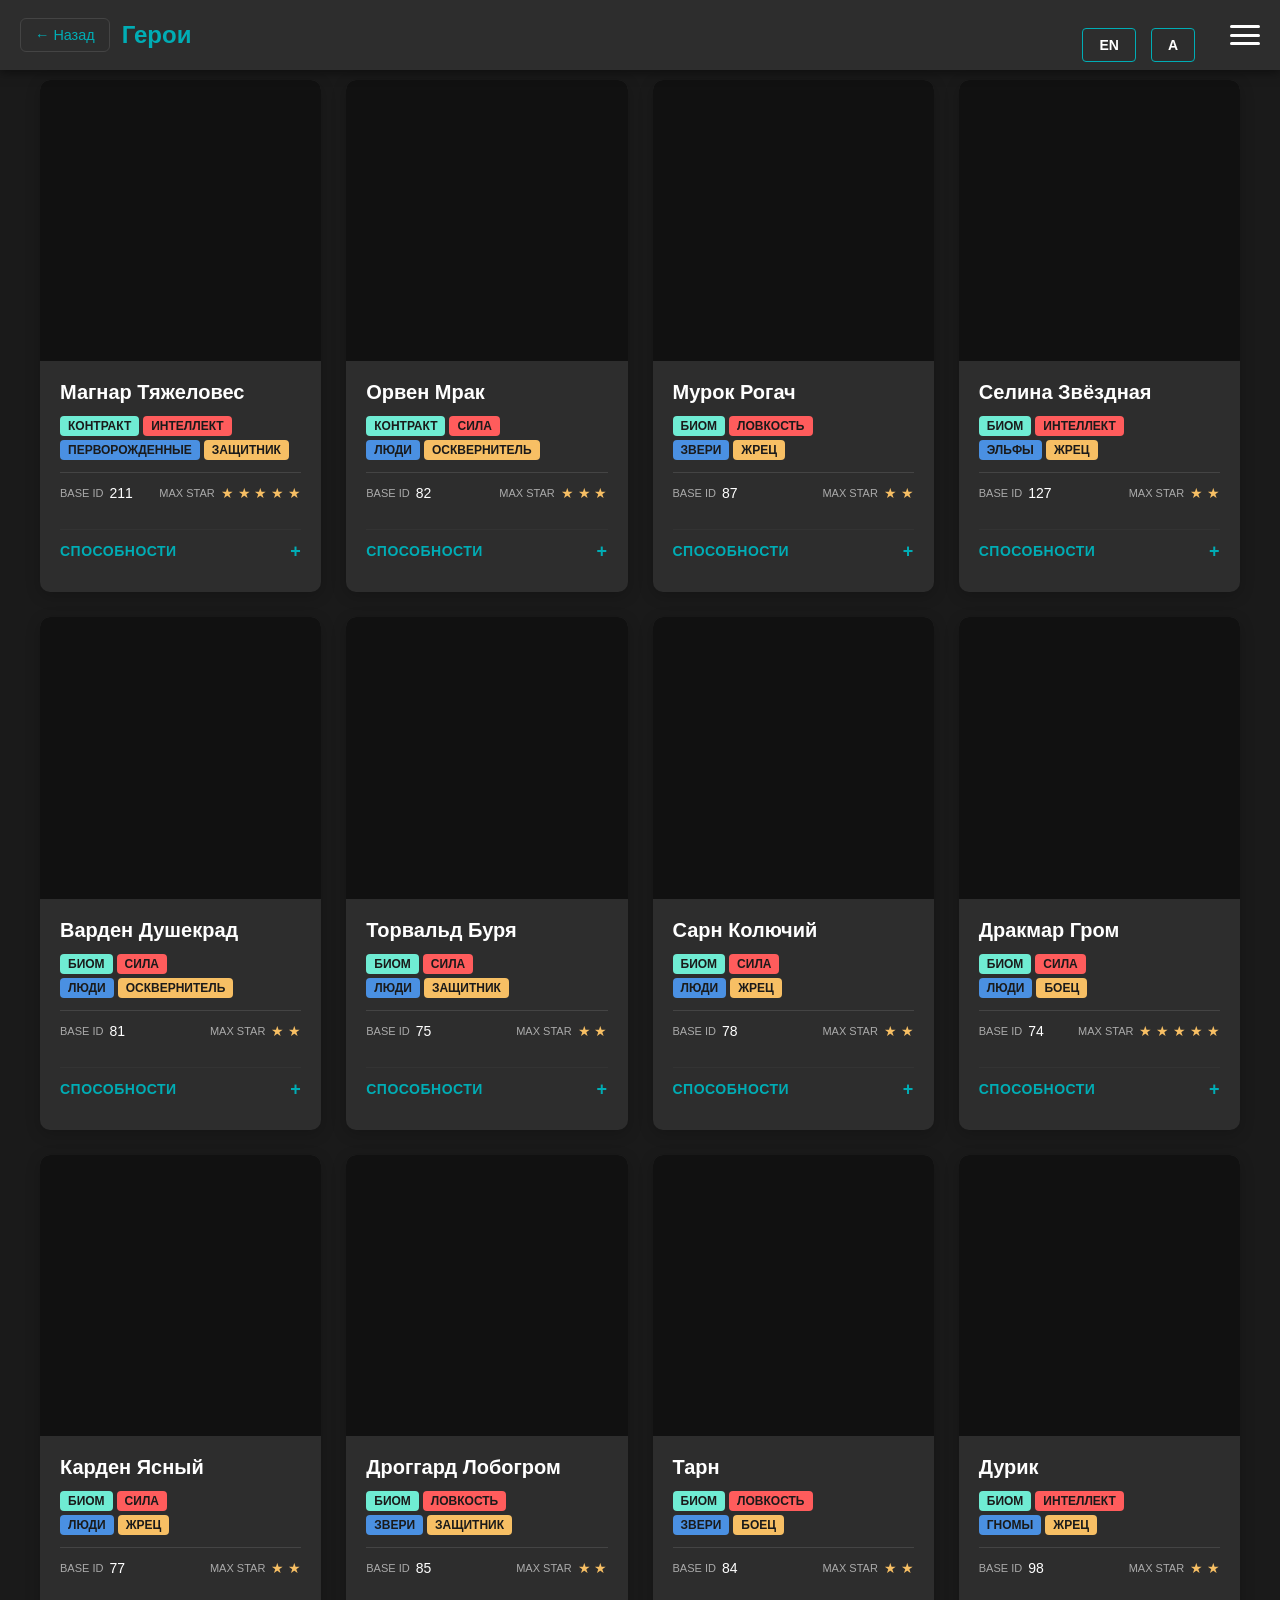
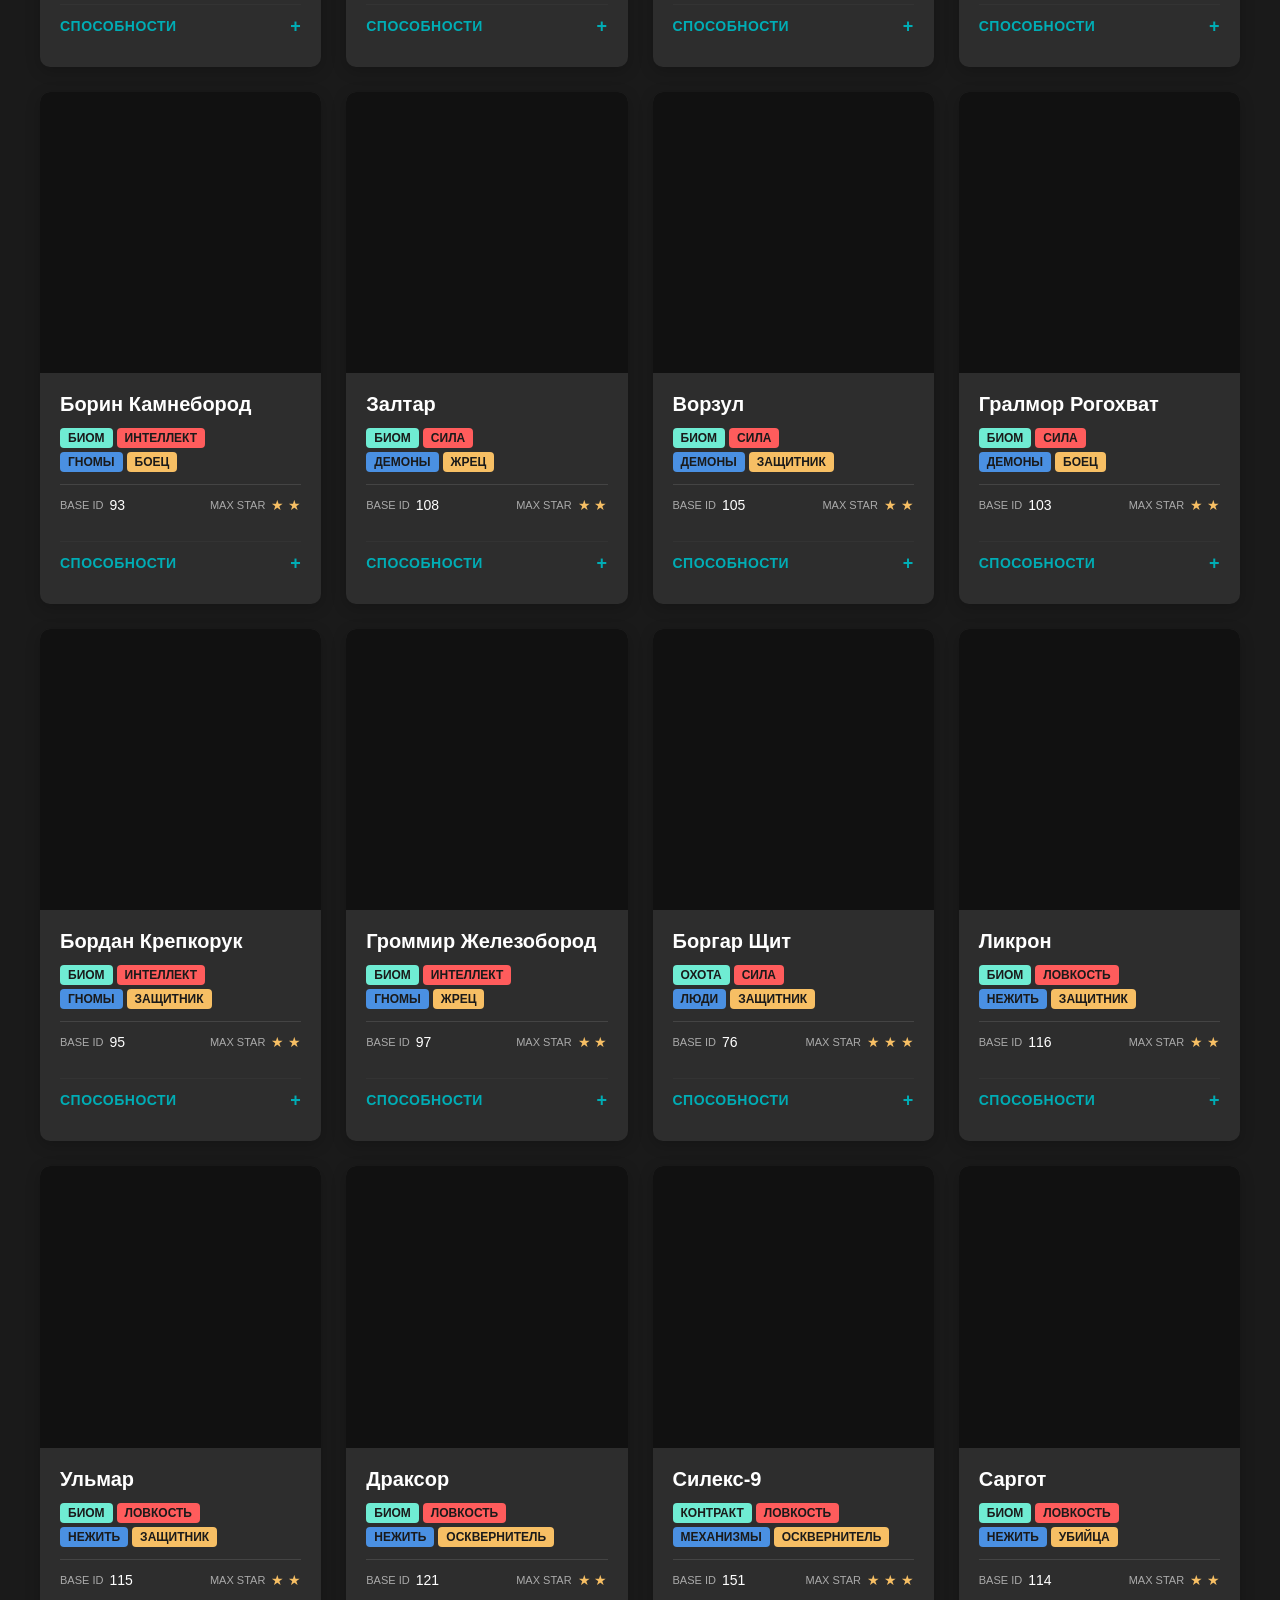
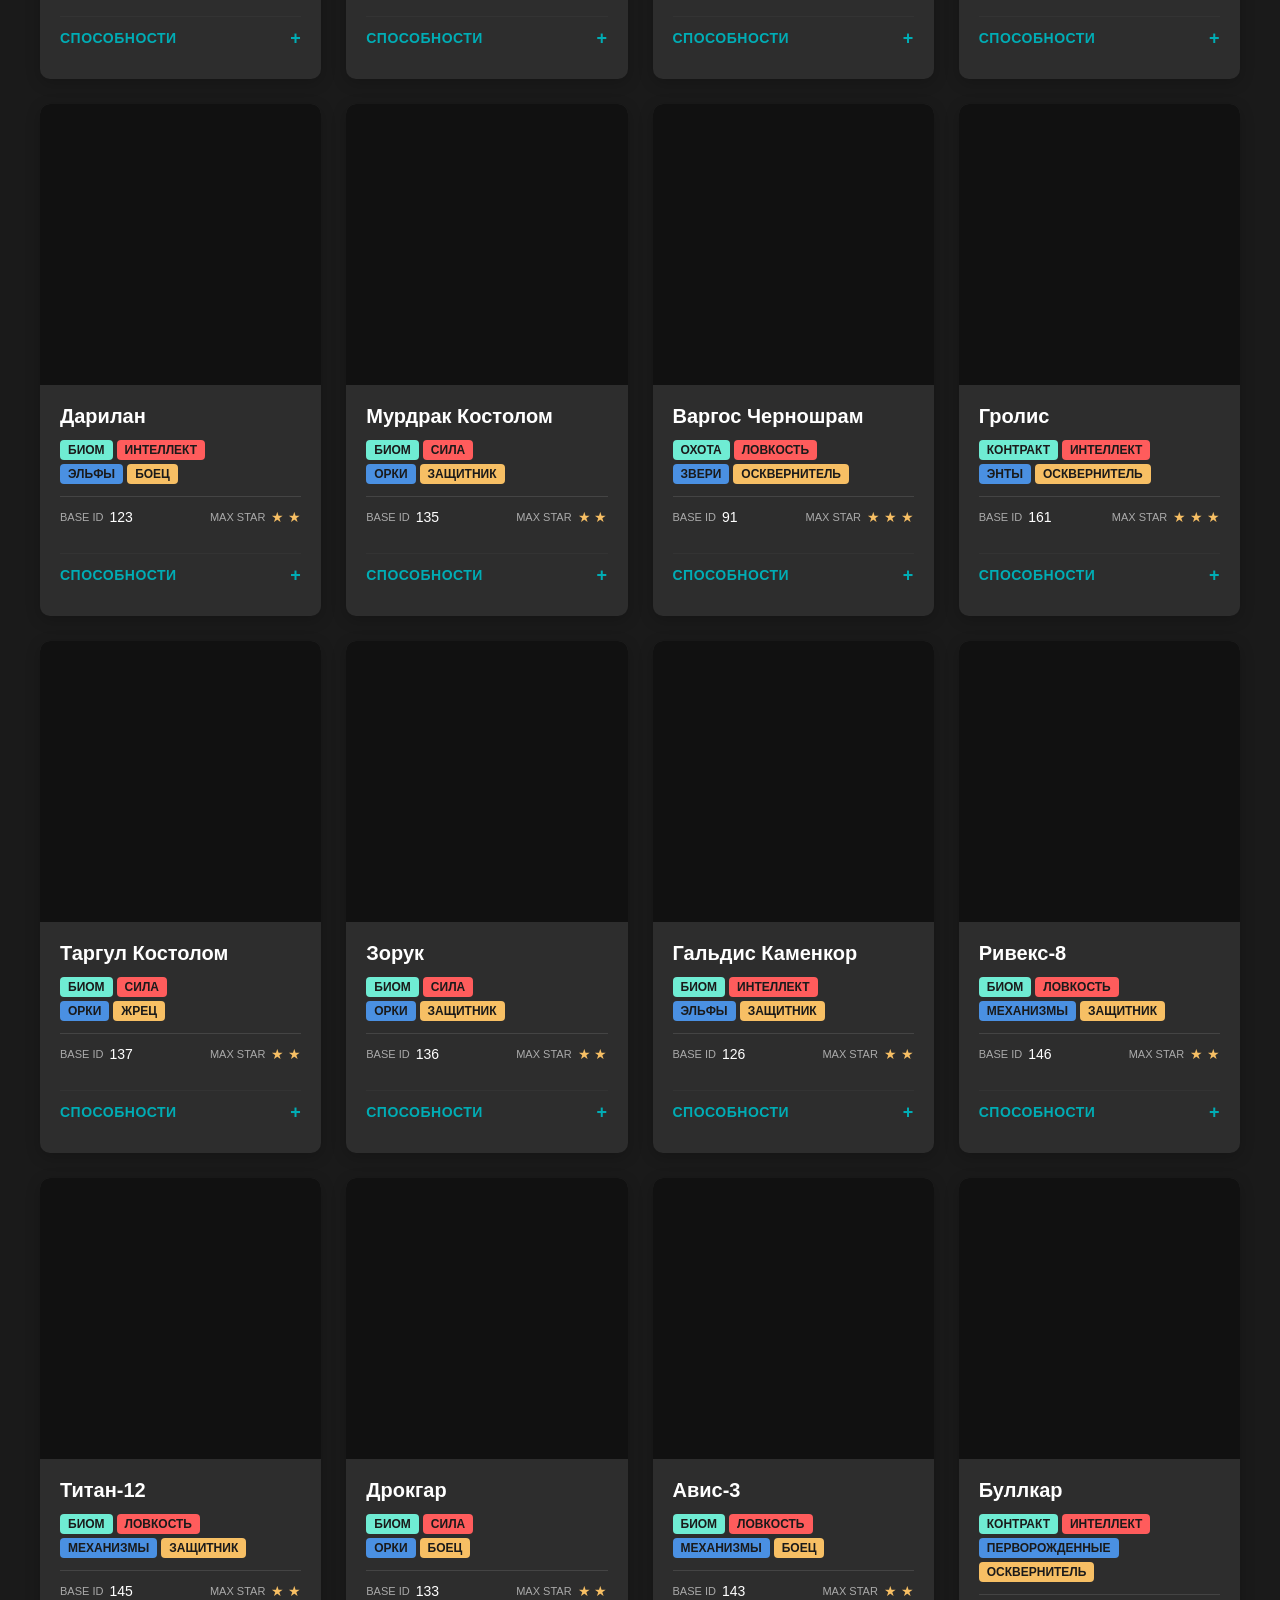
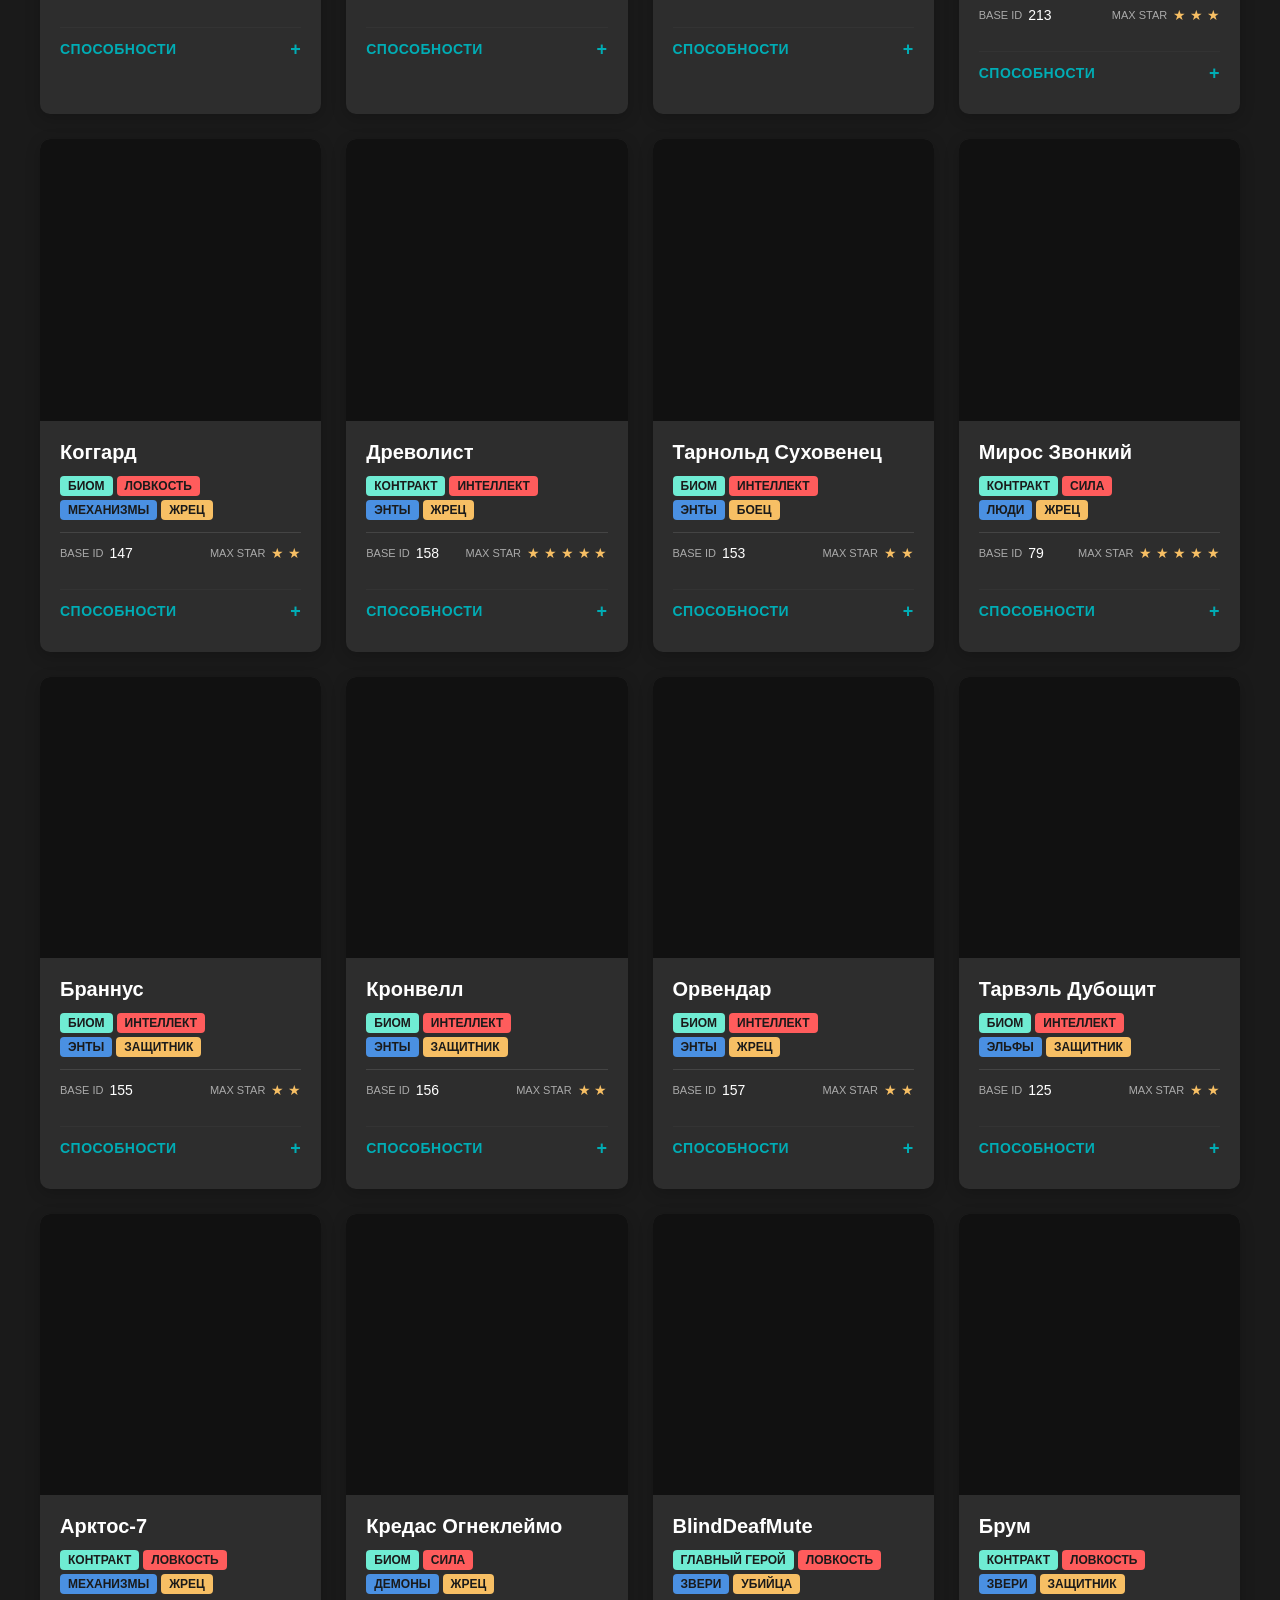
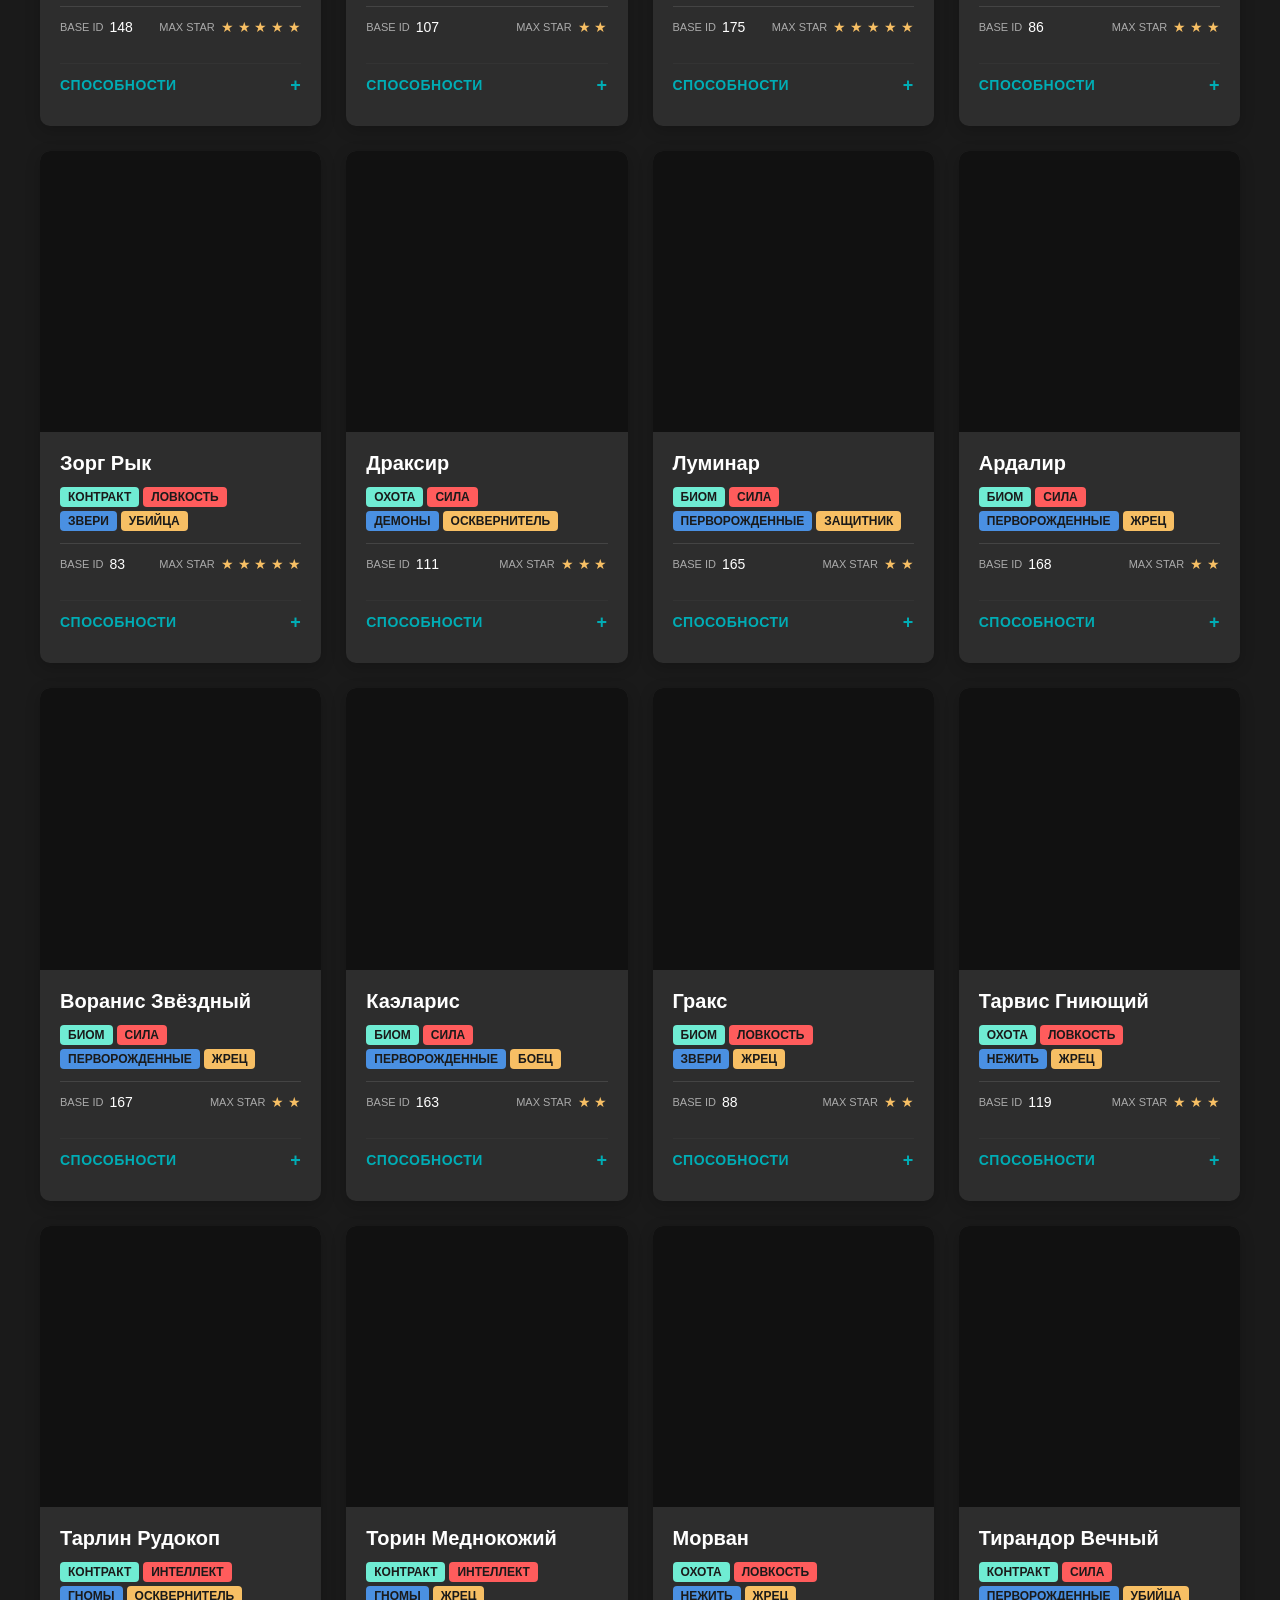
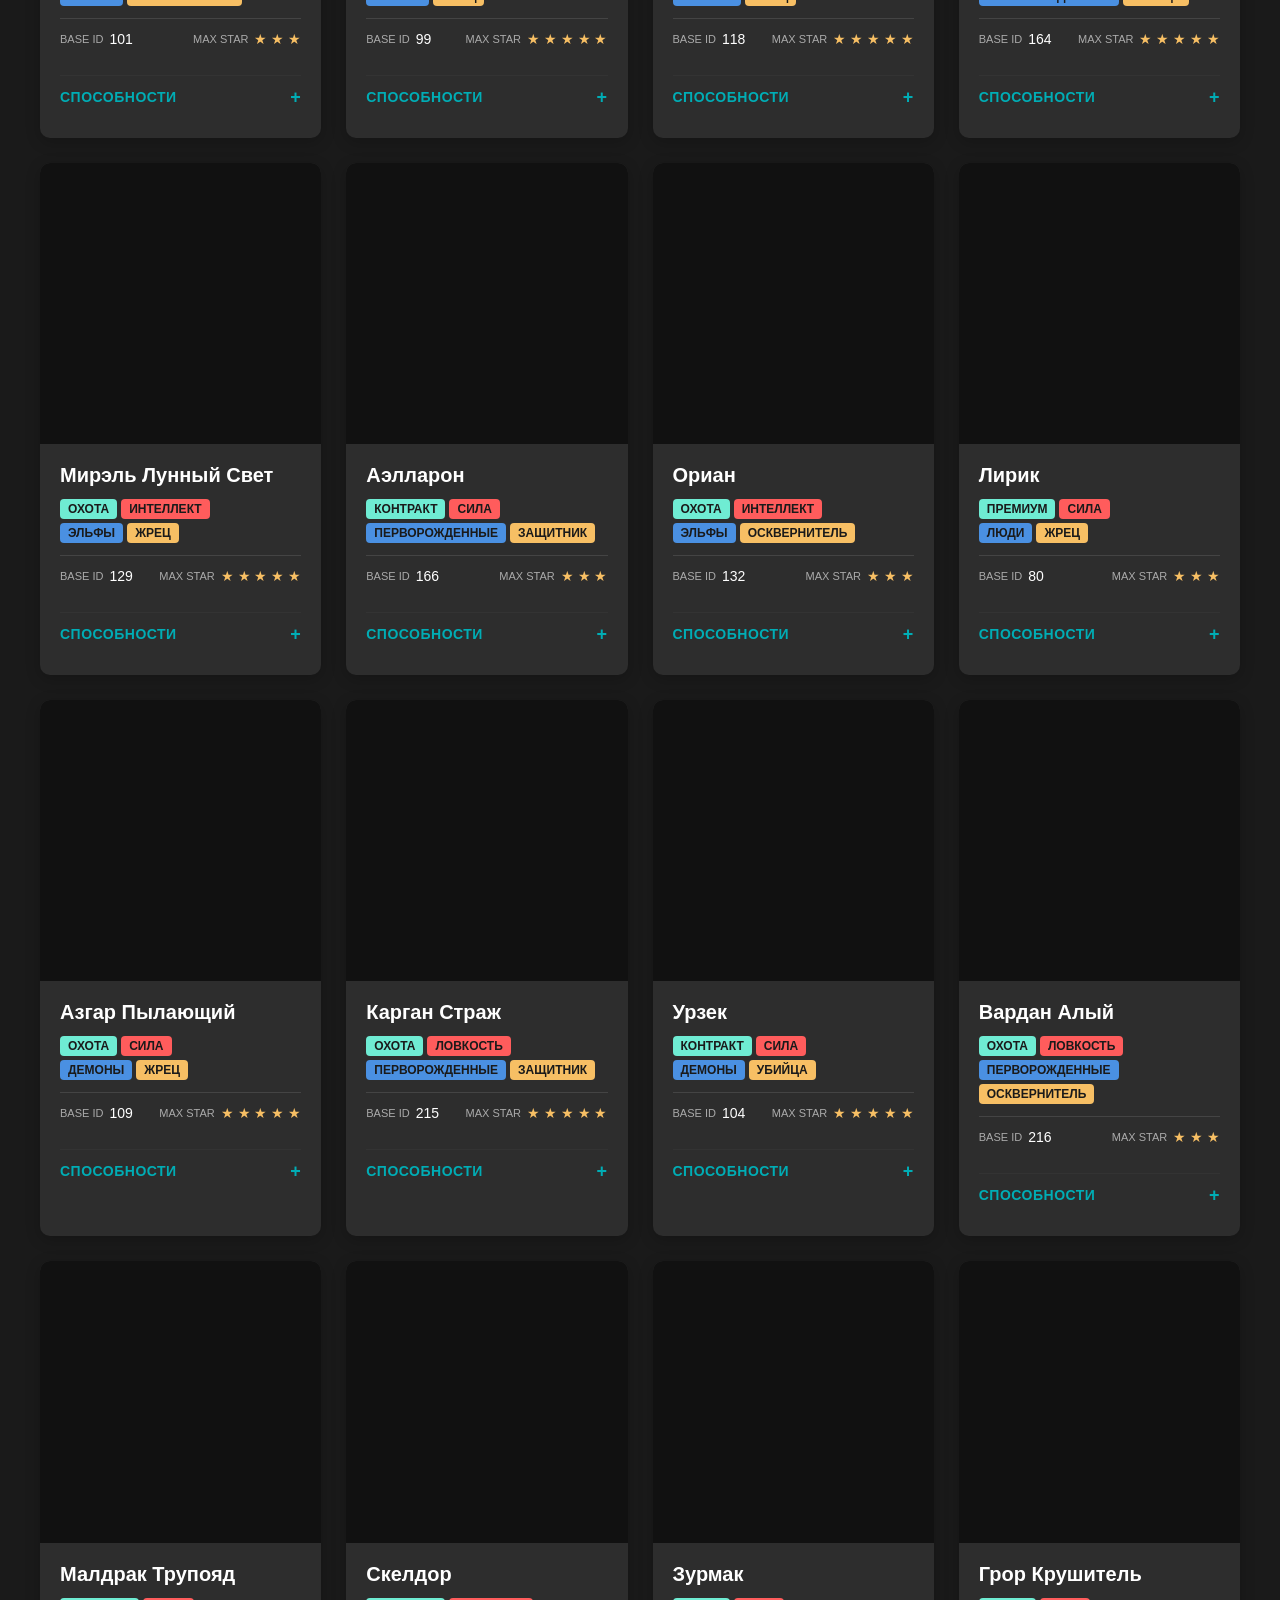
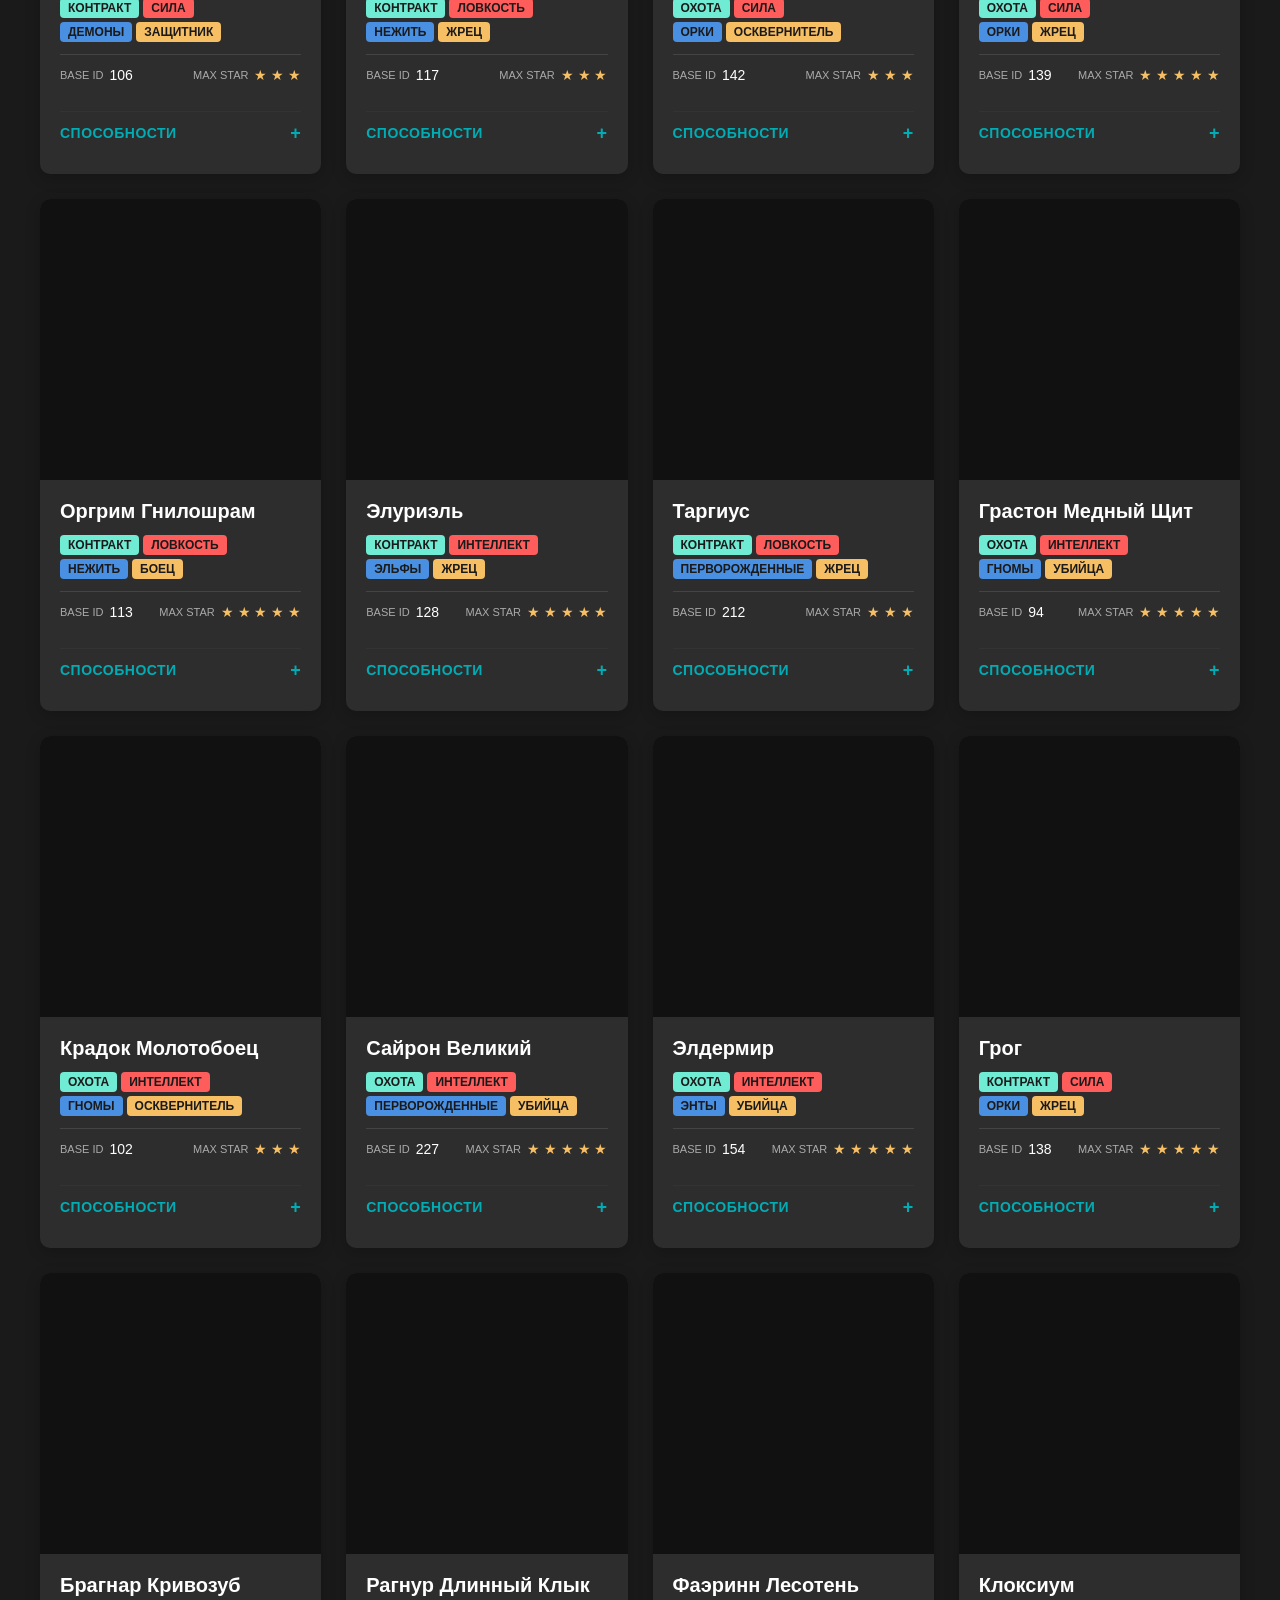
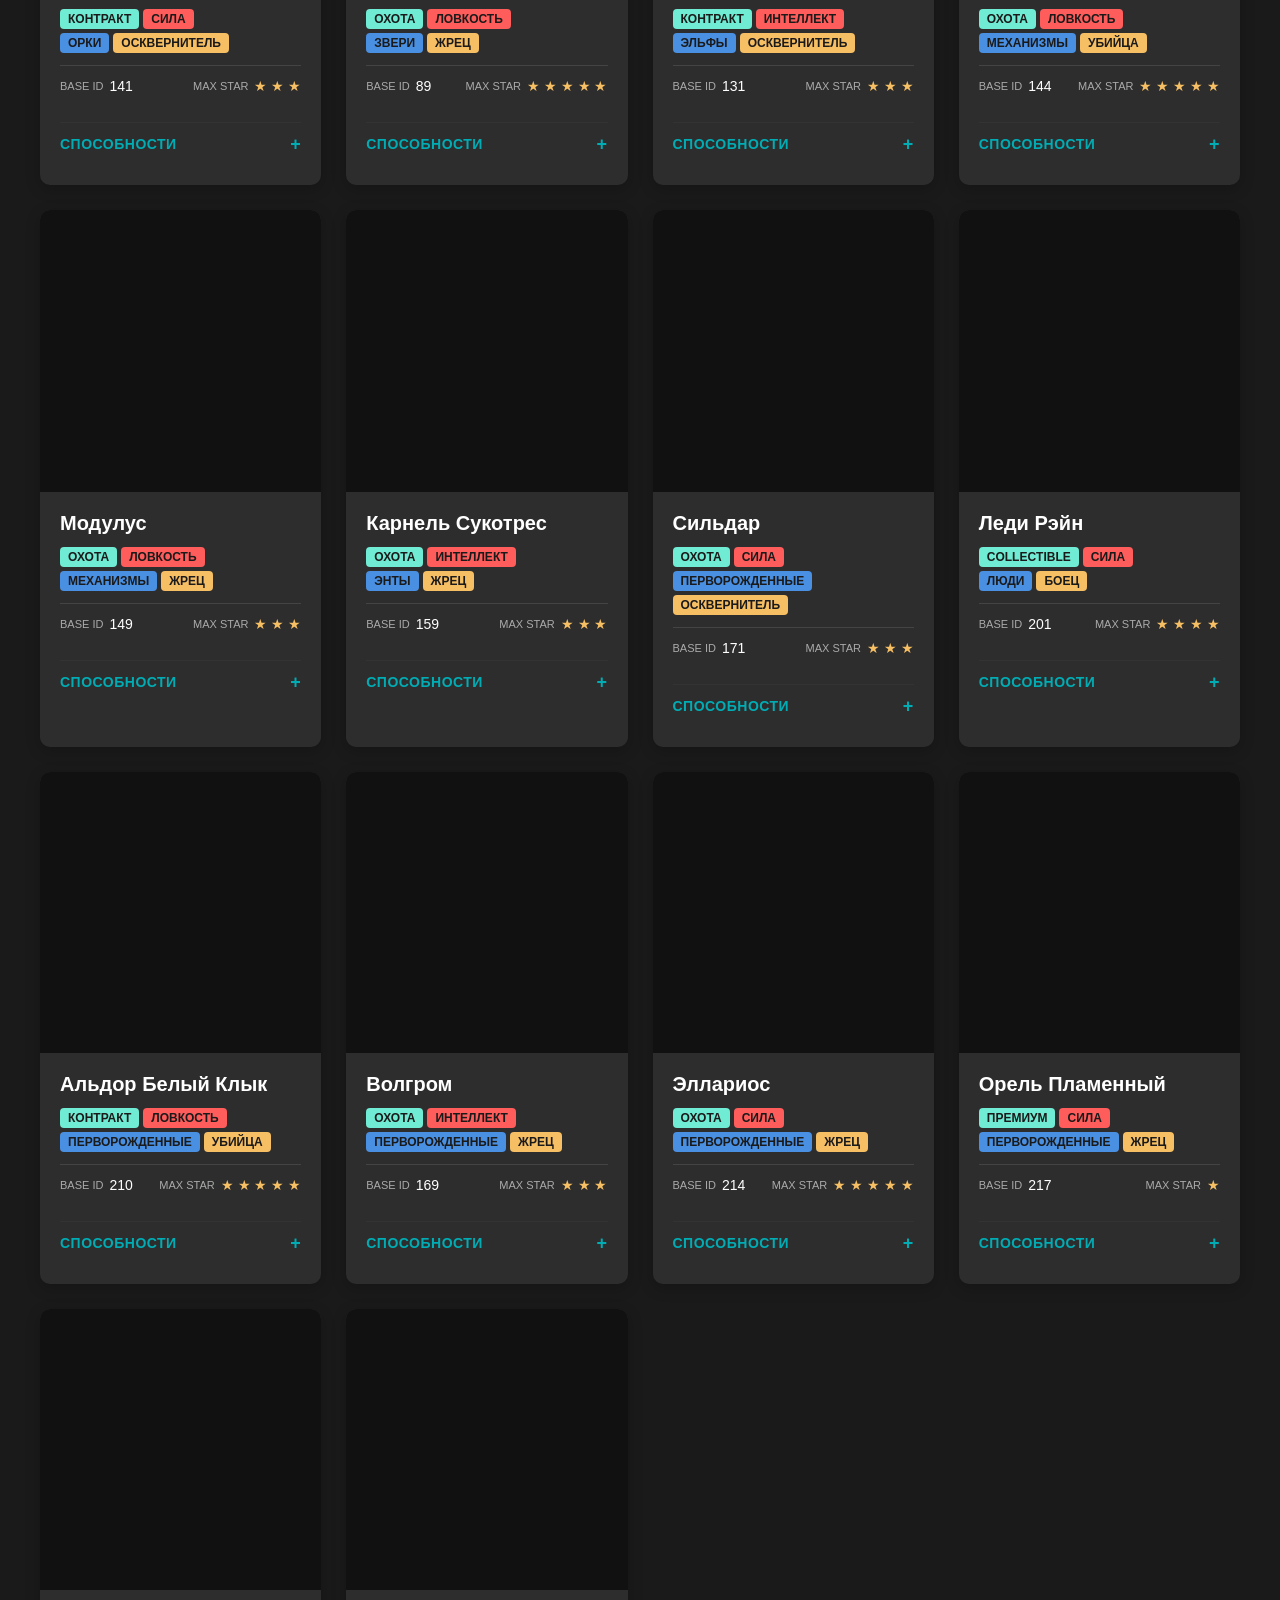
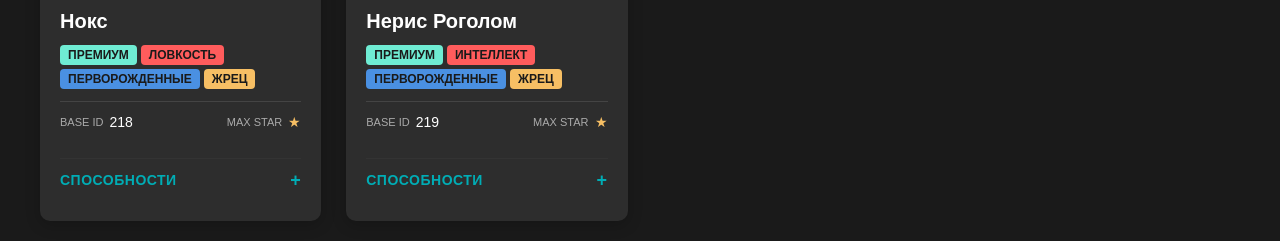
==== commit 389b332b: "Add files via upload" ====
--- a/heroes.html
+++ b/heroes.html
@@ -4,45 +4,29 @@
     <meta charset="UTF-8">
     <meta name="viewport" content="width=device-width, initial-scale=1.0">
     <title id="pageTitle">База Героев</title>
-<style>
-    :root {
-        --bg-color: #1a1a1a;
-        --card-bg: #2d2d2d;
-        --text-color: #ffffff;
-        --text-muted: #aaaaaa;
-        --accent: #00adb5;
-        --dark-1: #111;
-        --dark-2: #222;
-        --border-color: #444;
-    }
-
-    body {
-        font-family: 'Segoe UI', Tahoma, Geneva, Verdana, sans-serif;
-        background-color: var(--bg-color);
-        color: var(--text-color);
-        margin: 0;
-        padding: 20px;
-        padding-top: 80px;
-    }
-</style>
-<link rel="stylesheet" href="styles.css">
+    <link rel="stylesheet" href="styles.css">
 </head>
-<body>
-
-<div class="container">
-    <header class="header-bar">
-        <div class="header-left"><h1 id="mainTitle">Герои</h1></div>
-        <div class="header-right">
-            <button class="lang-switcher" id="langBtn" onclick="toggleLanguage()">EN</button>
-			
-			<!-- Новая кнопка переключения режимов отображения -->
-    		<button class="lang-switcher" id="viewModeBtn" onclick="toggleViewMode()">А</button>
-			
-            <button class="menu-toggle" id="menuToggleBtn" onclick="toggleMenu()">
-                <span></span><span></span><span></span>
-            </button>
-        </div>
-
+
+
+<body class="page-sub">
+    <div class="container">
+        <header class="header-bar">
+
+            <div class="header-left" style="display: flex; align-items: center; gap: 12px;">
+                <a href="index.html" class="btn-back" style="white-space: nowrap;">← Назад</a>
+                <h1 id="mainTitle" style="margin: 0; font-size: 1.5rem; line-height: 1;">Герои</h1>
+            </div>
+            <div class="header-right">
+                <button class="lang-switcher" id="langBtn" onclick="toggleLanguage()">EN</button>
+                
+                <!-- Кнопка переключения количества столбцов / режима отображения -->
+                <button class="lang-switcher" id="viewModeBtn" onclick="toggleViewMode()">А</button>
+                
+                <button class="menu-toggle" id="menuToggleBtn" onclick="toggleMenu()">
+                    <span></span><span></span><span></span>
+                </button>
+            </div>
+        </header>
 		<!-- Панель управления -->
 		<div class="controls" id="controlsMenu">
 	       <div class="control-group">
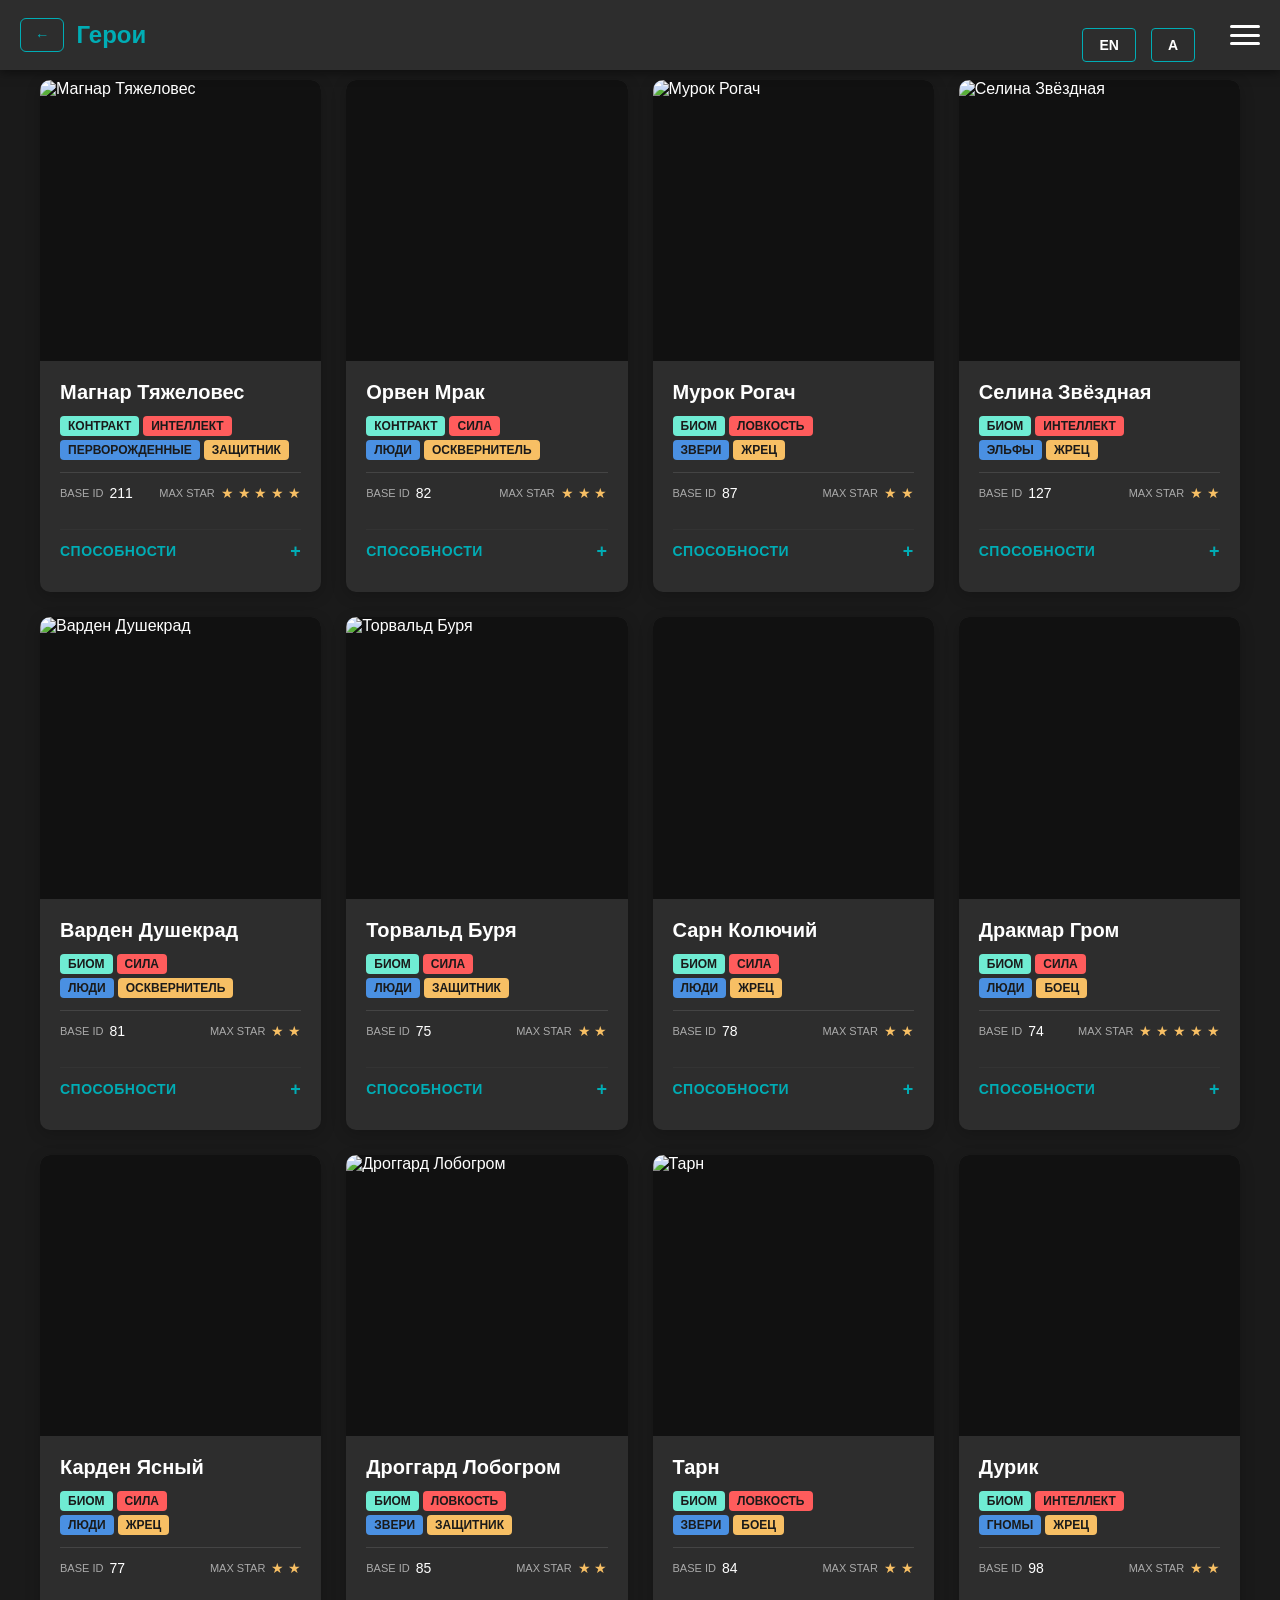
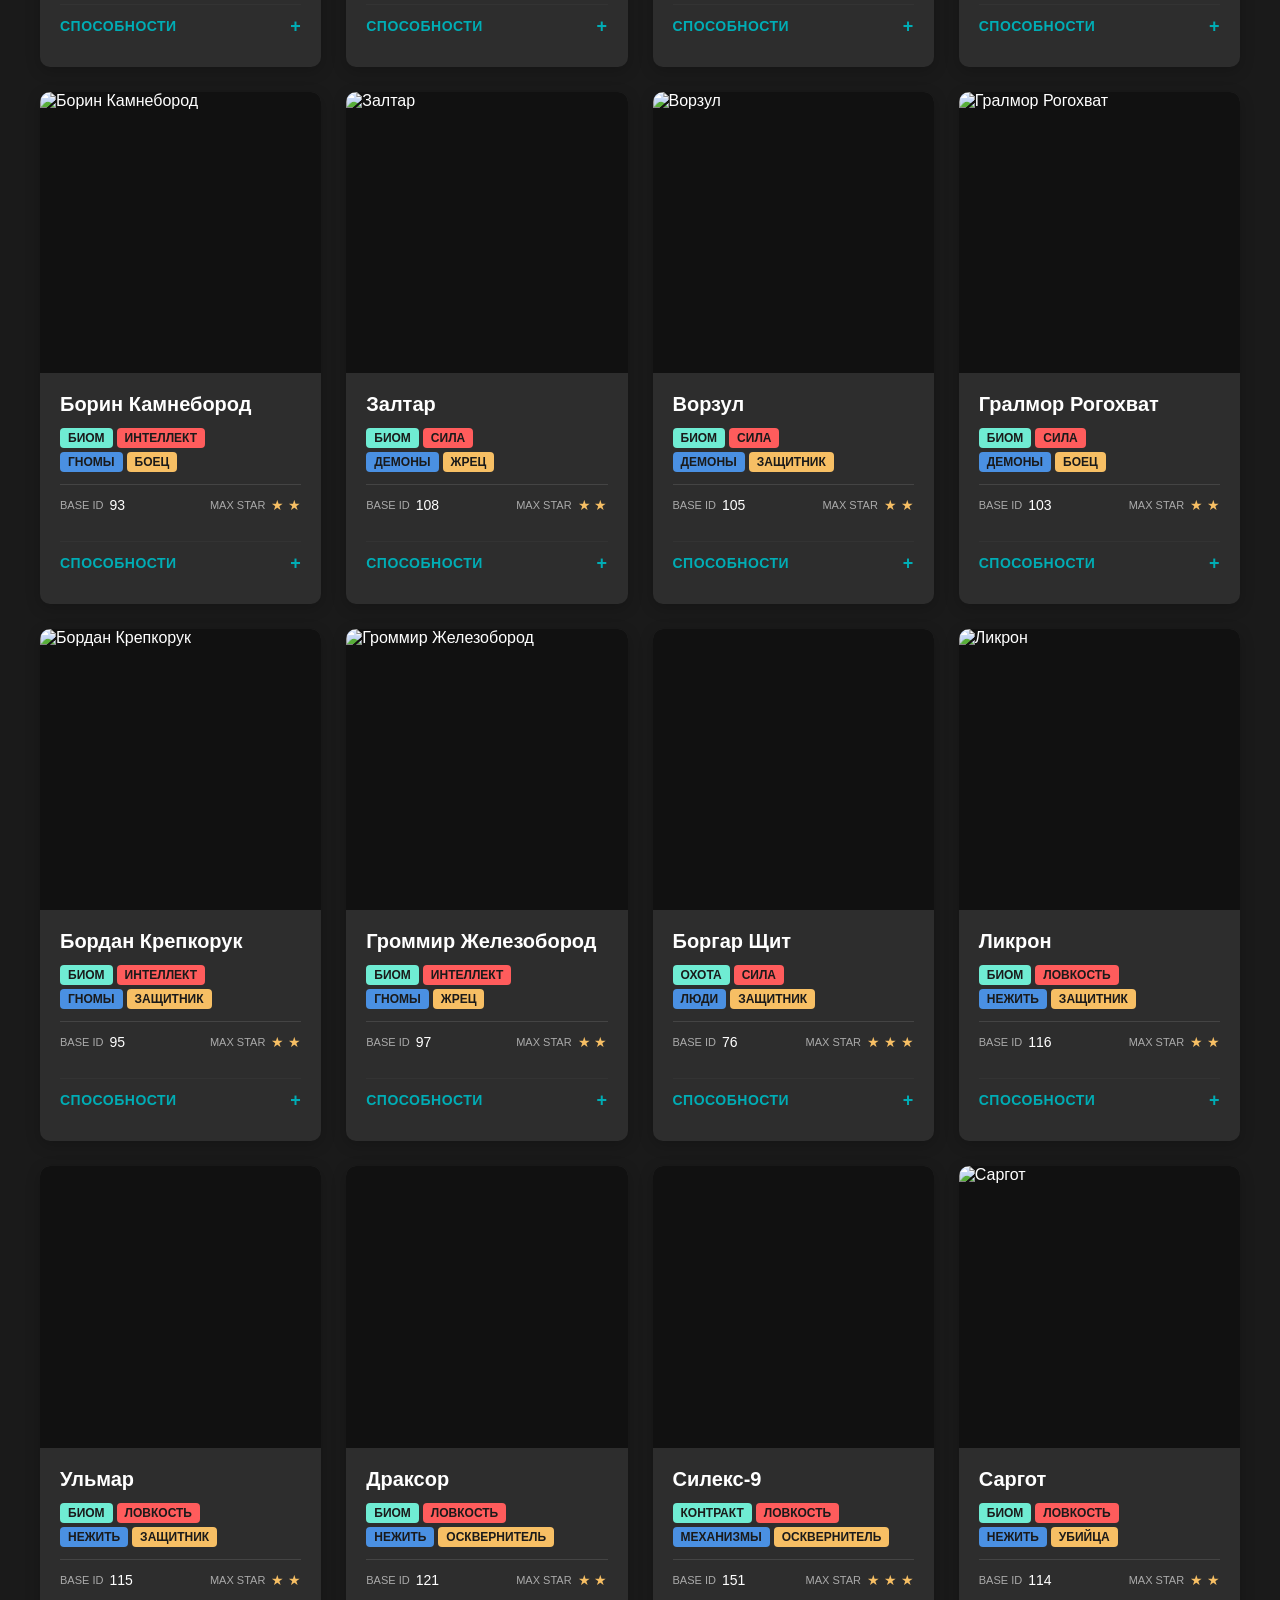
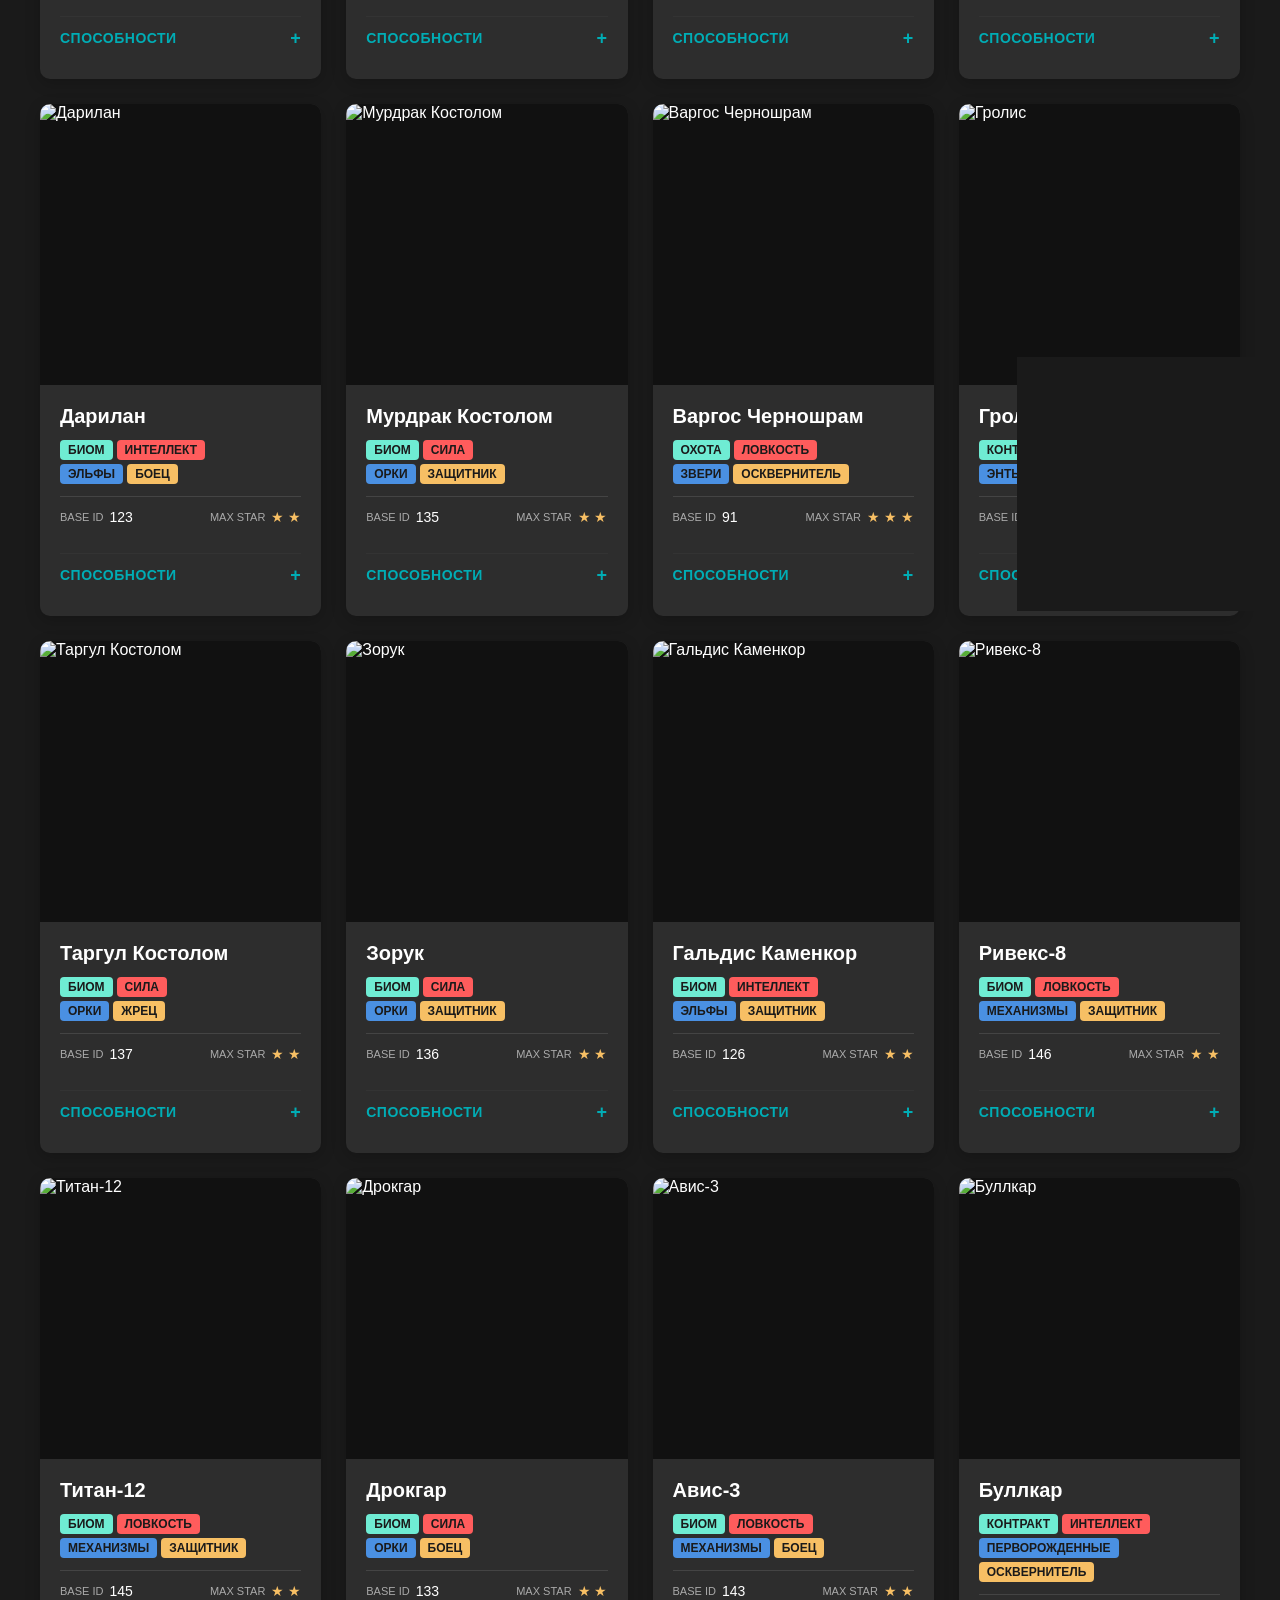
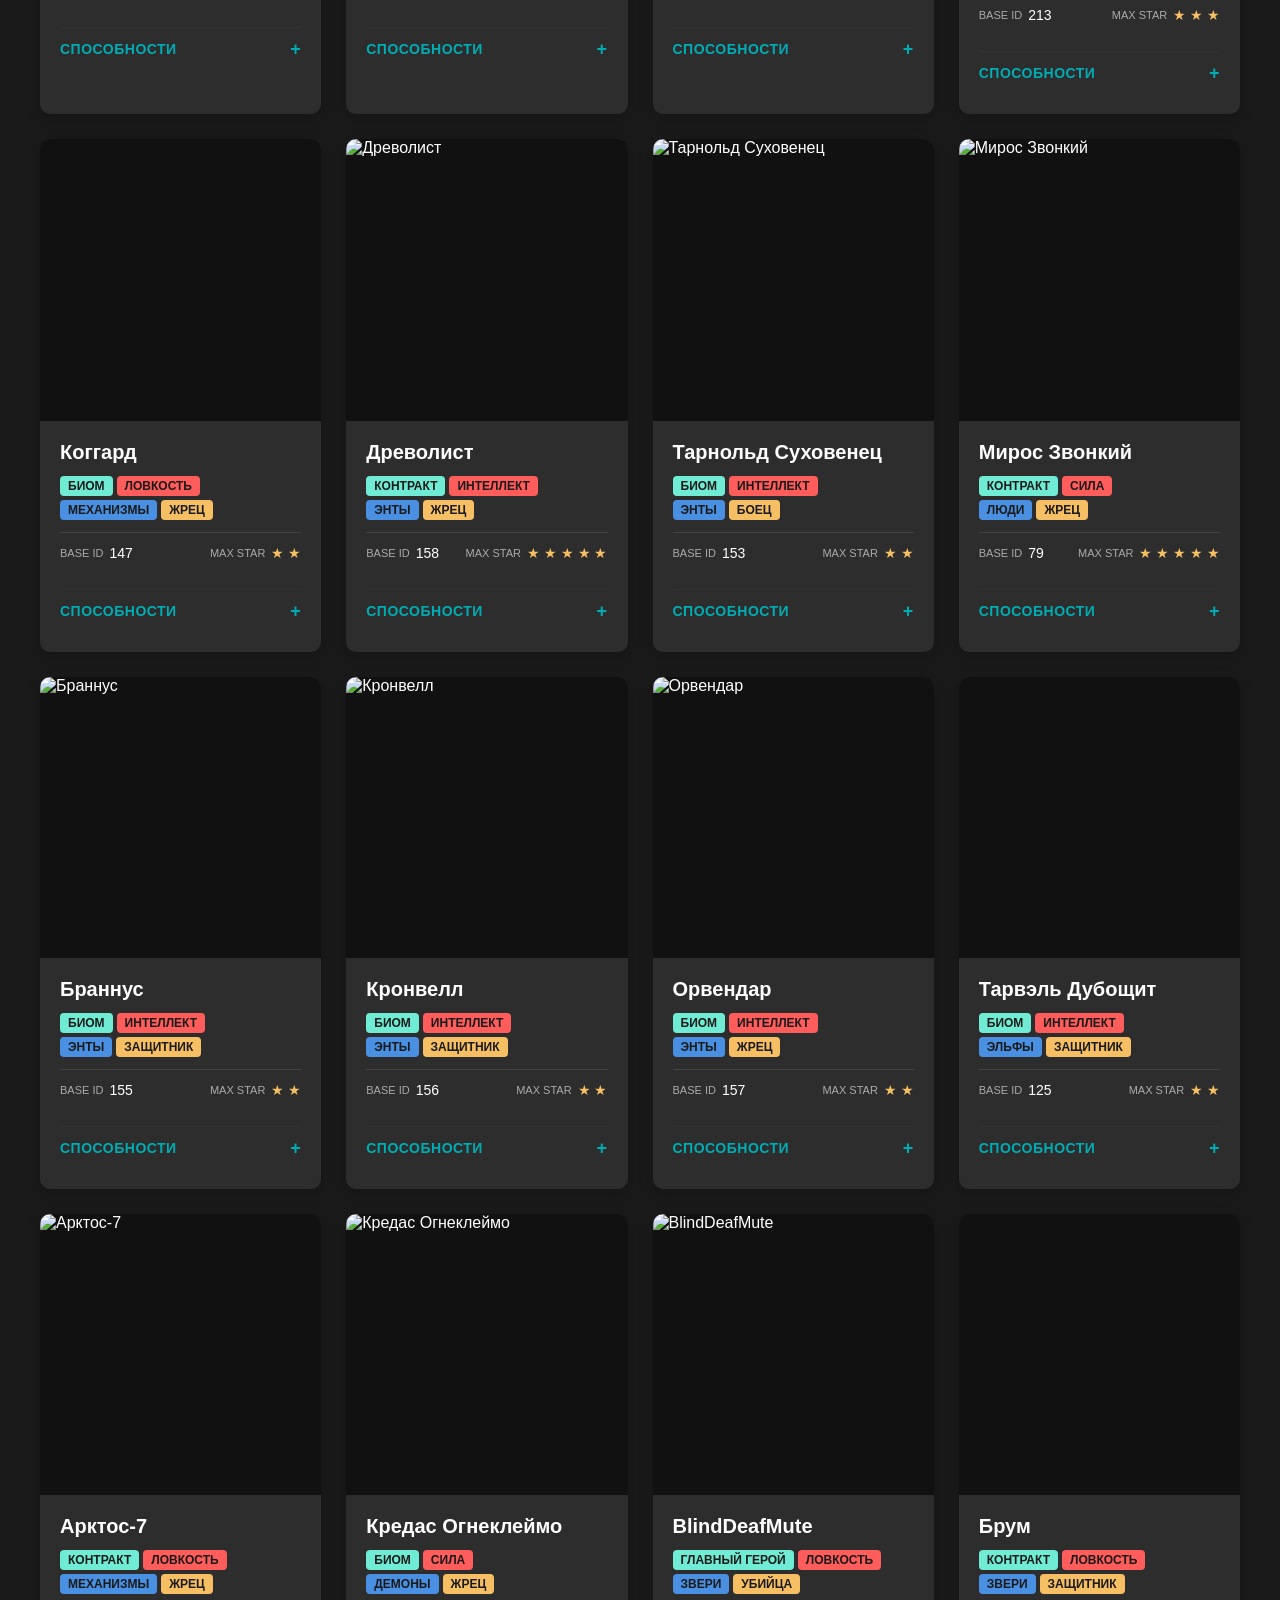
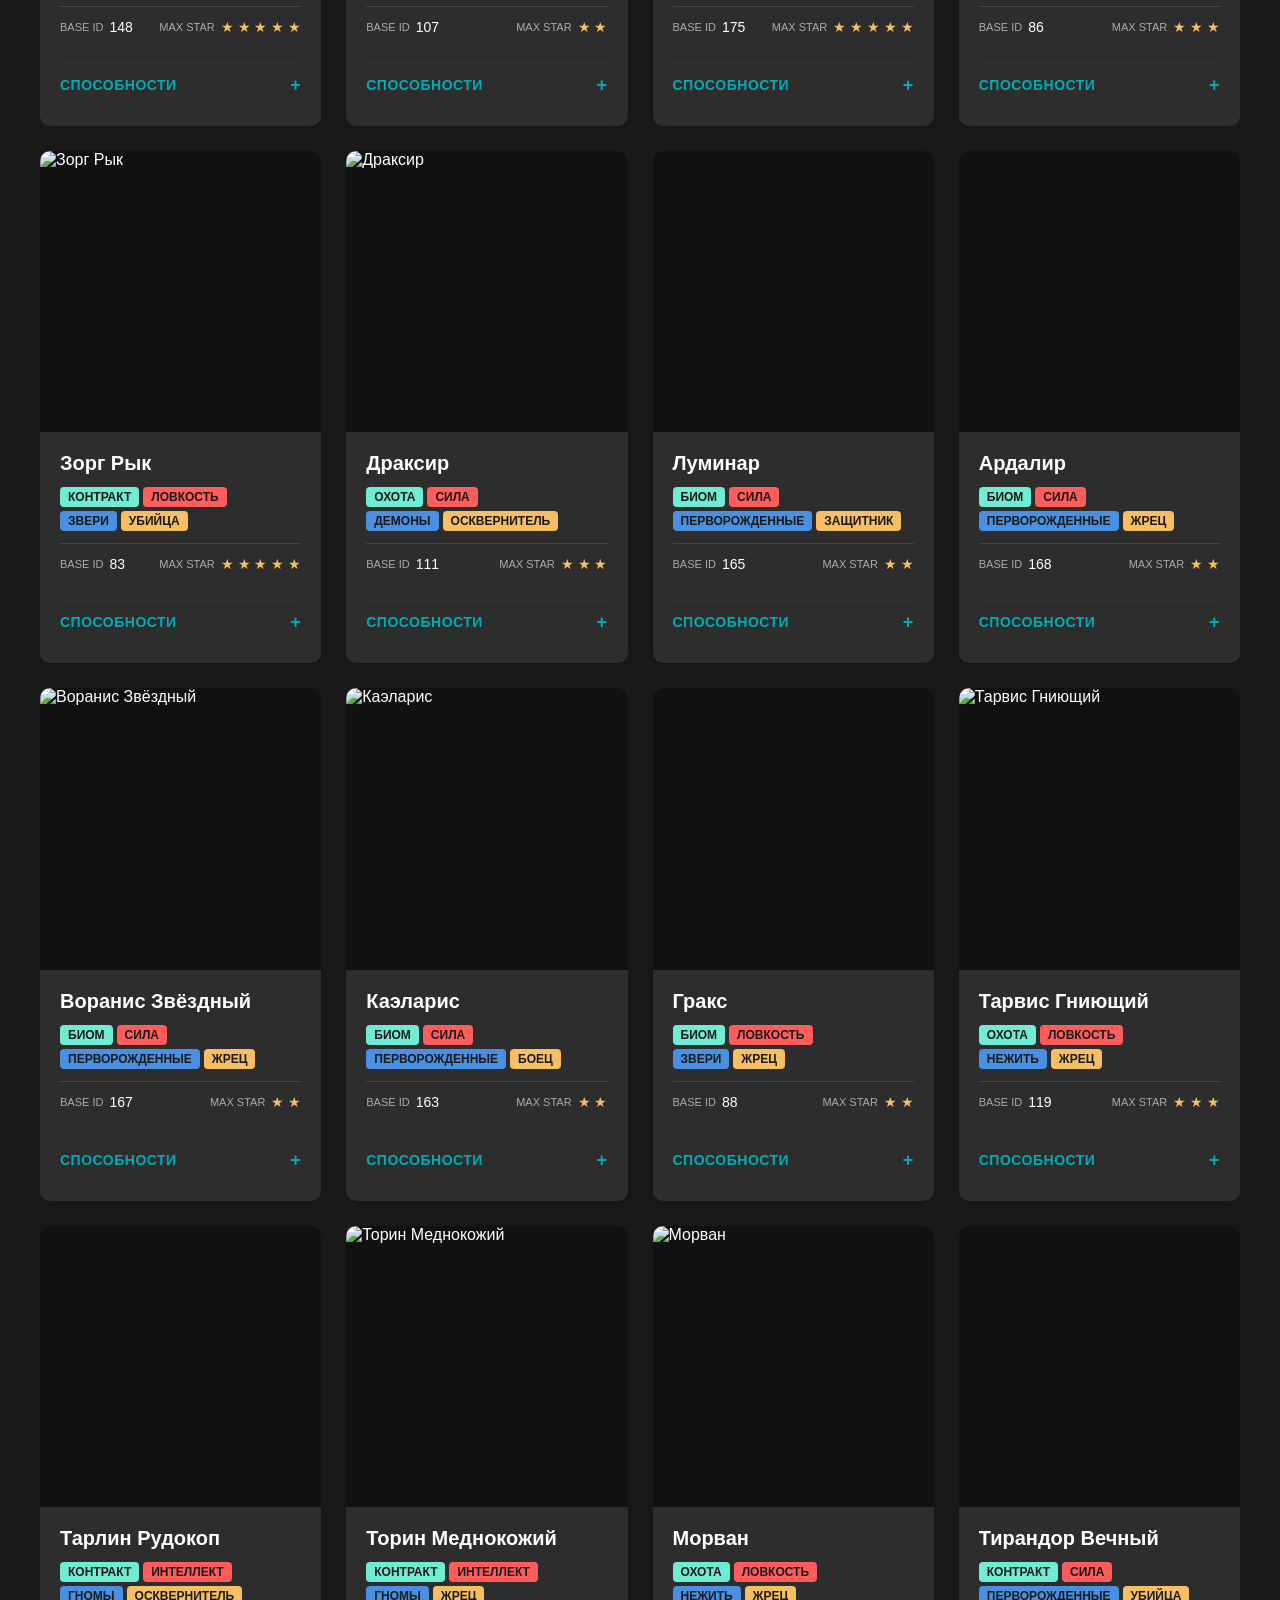
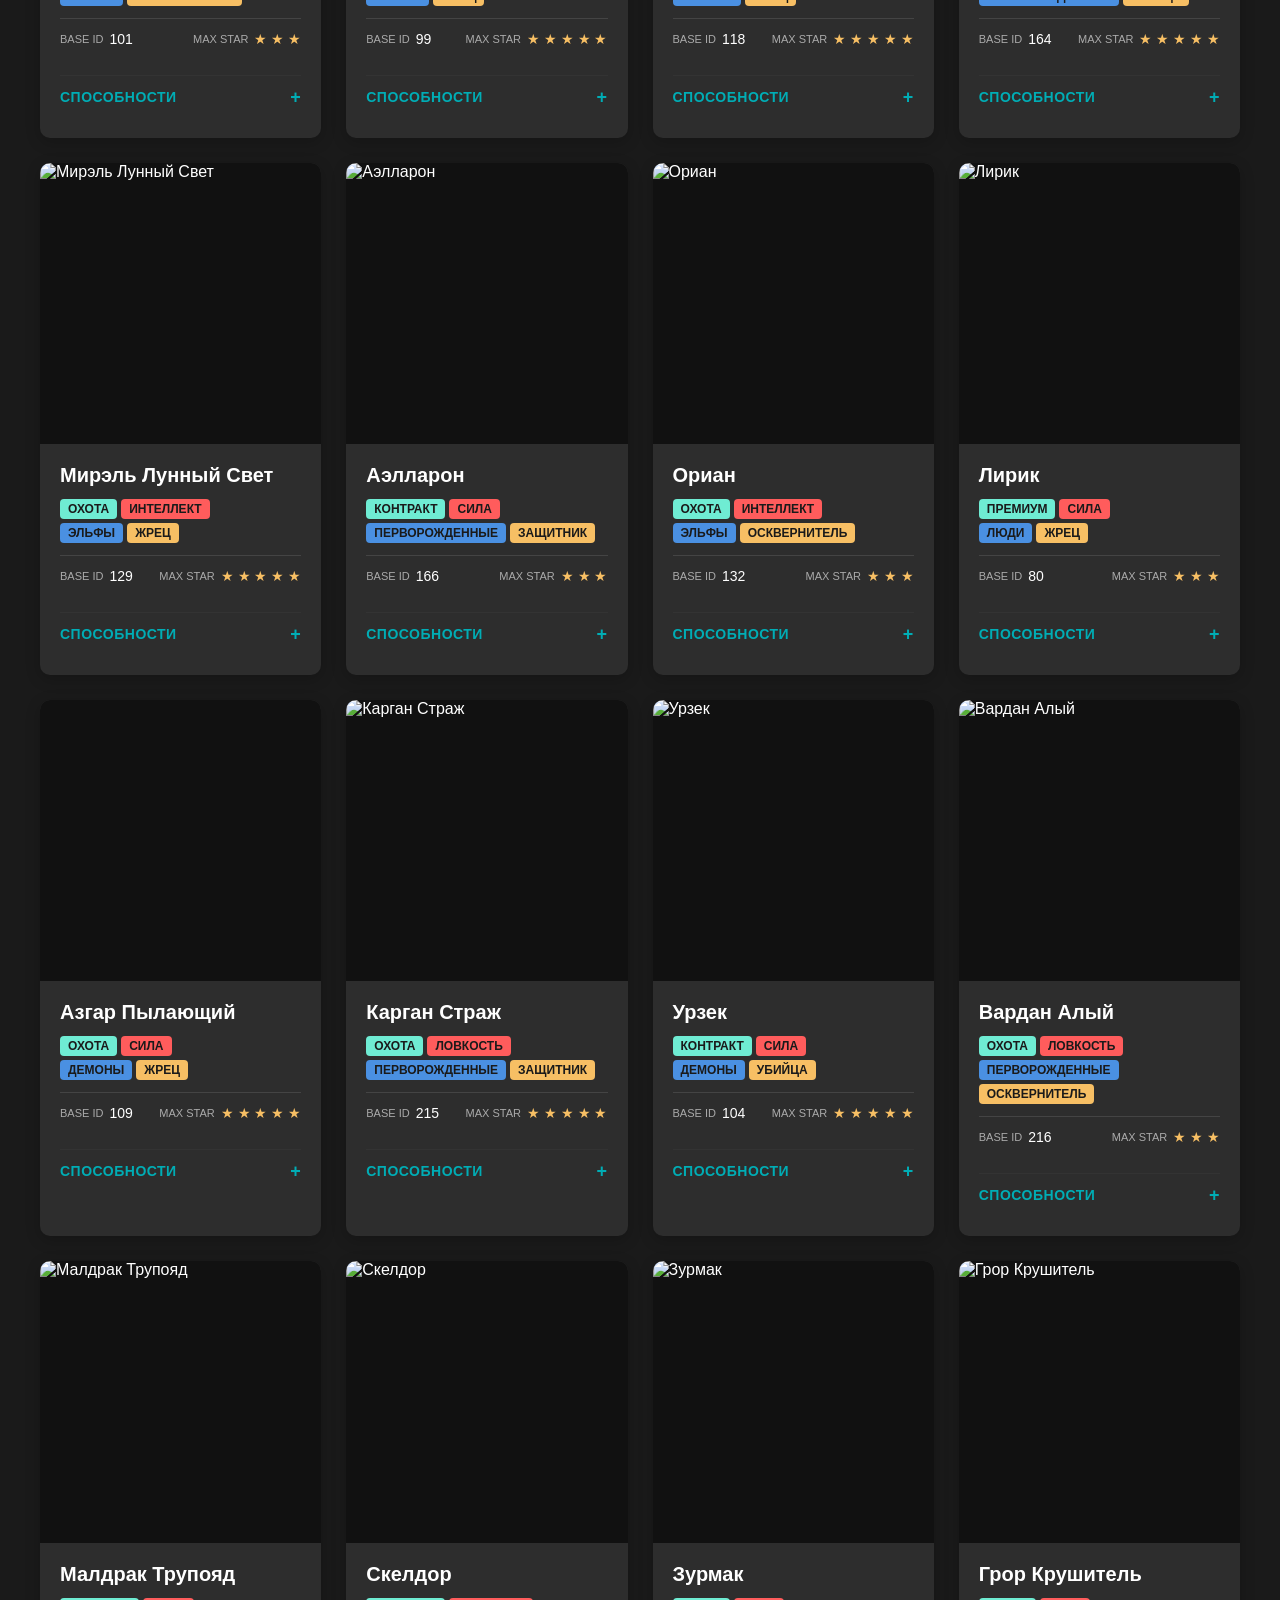
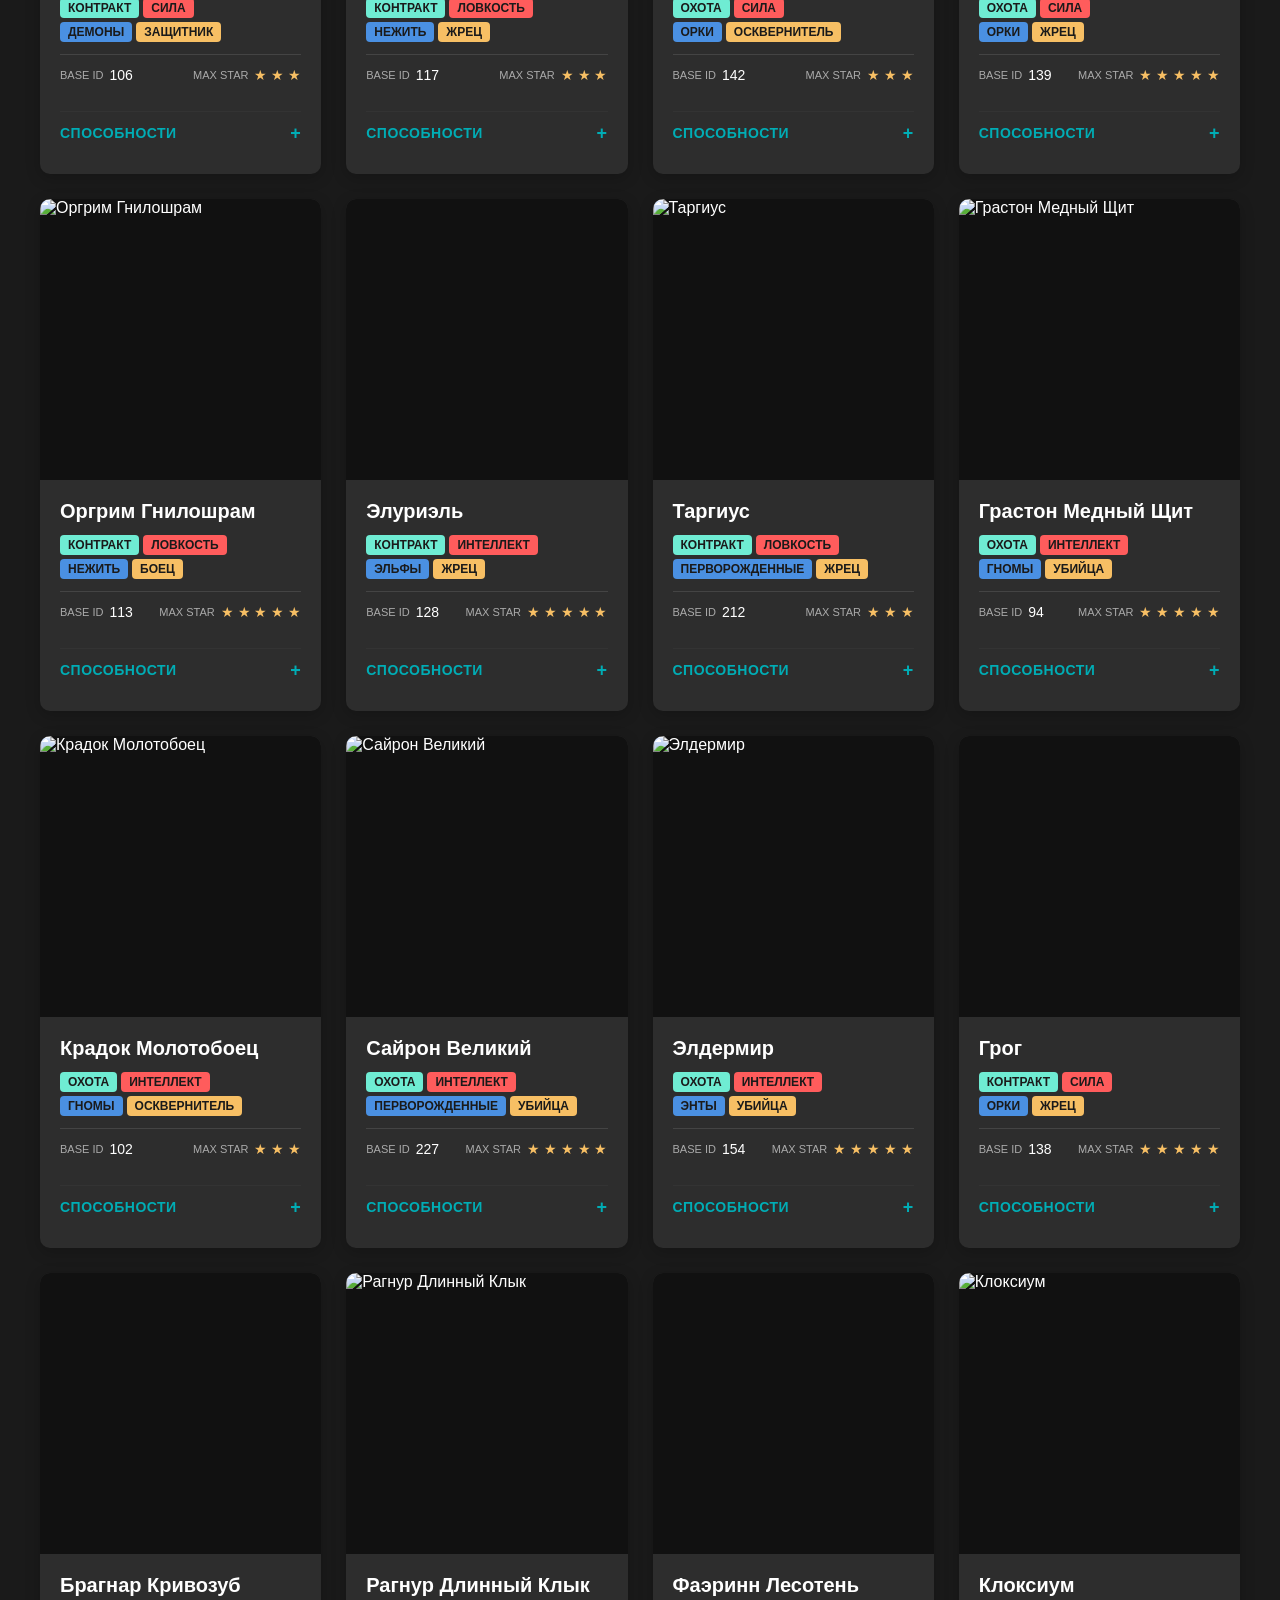
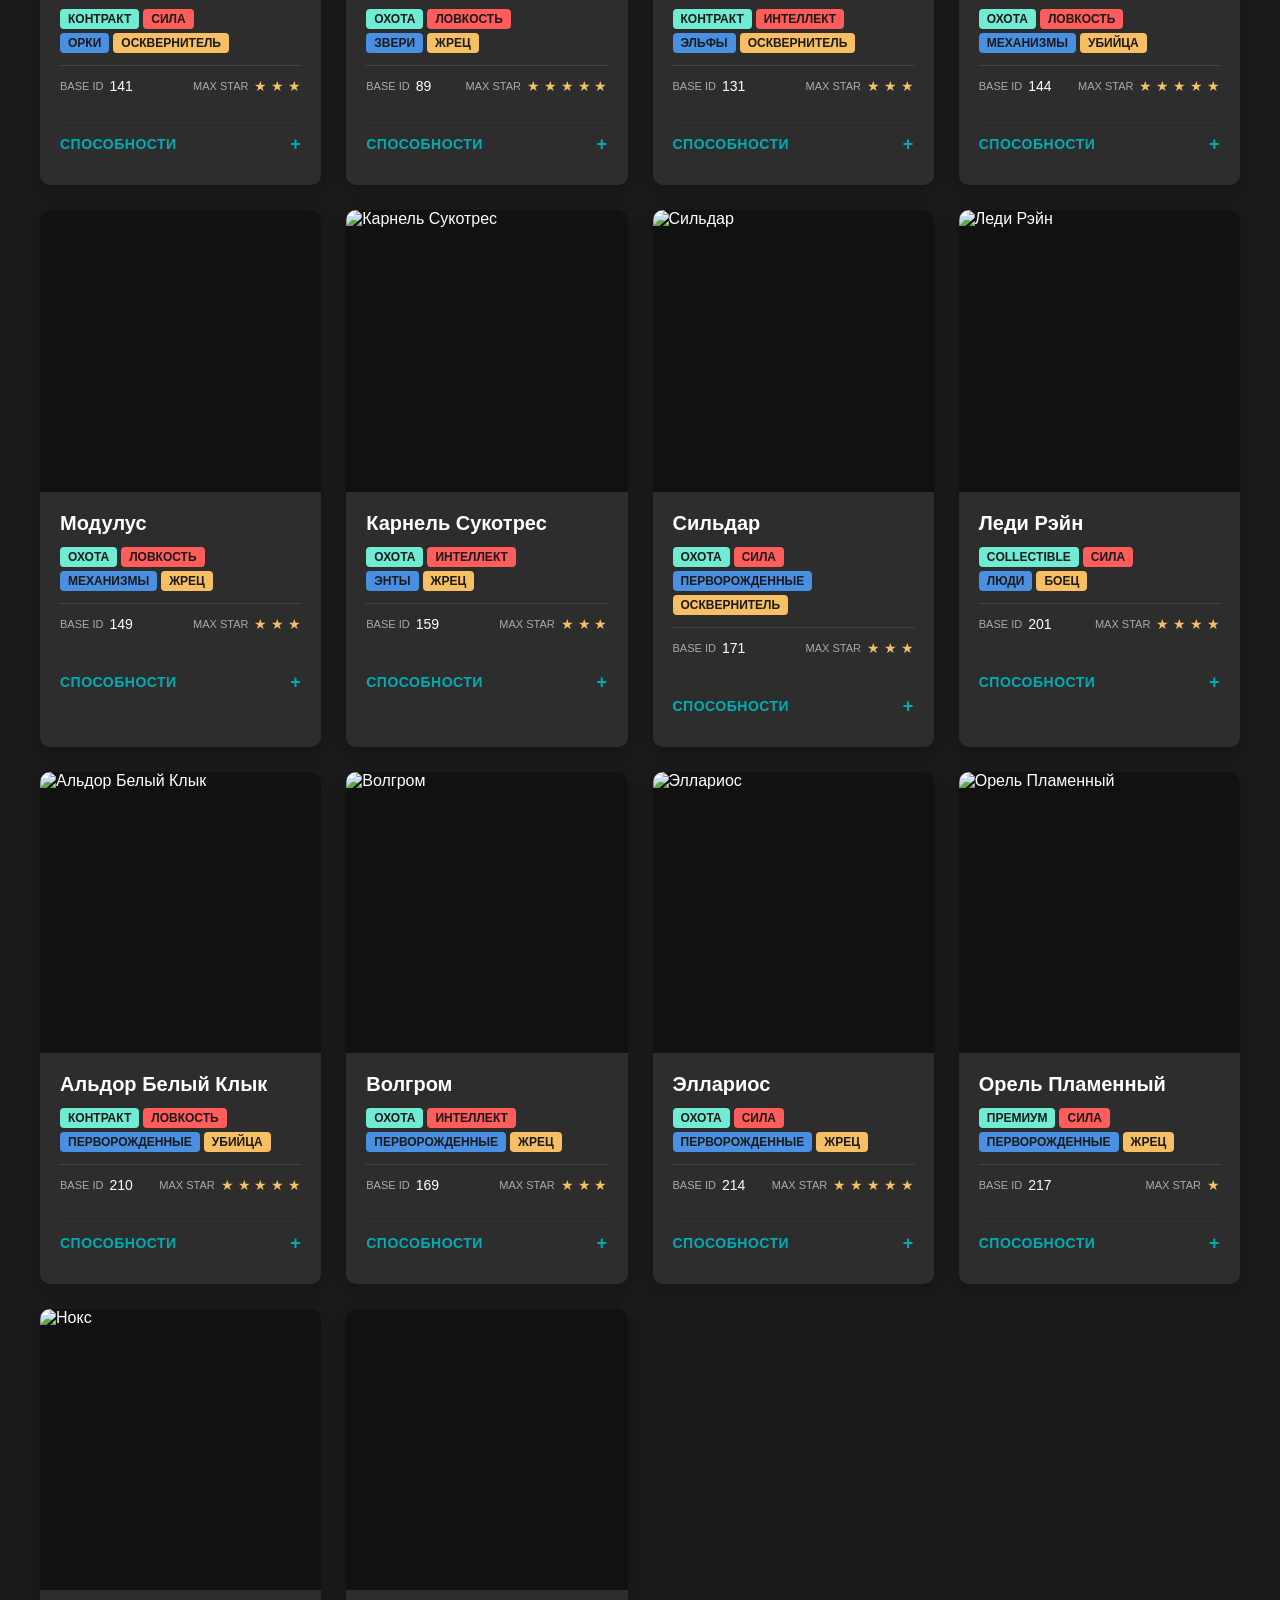
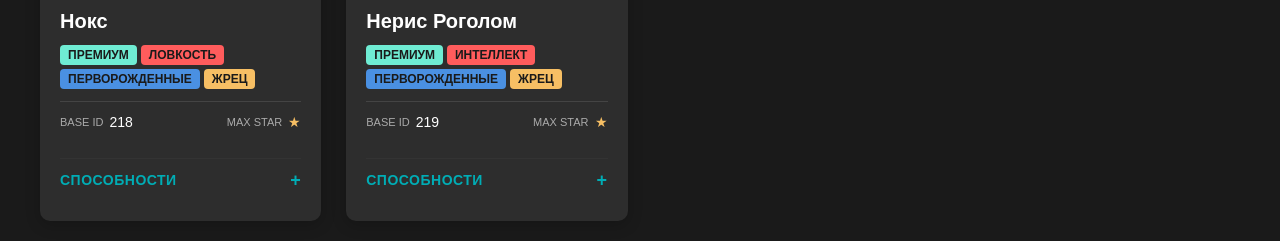
==== commit 360bcd37: "Add files via upload" ====
--- a/heroes.html
+++ b/heroes.html
@@ -13,7 +13,7 @@
         <header class="header-bar">
 
             <div class="header-left" style="display: flex; align-items: center; gap: 12px;">
-                <a href="index.html" class="btn-back" style="white-space: nowrap;">← Назад</a>
+                <a href="index.html" class="btn-back" style="white-space: nowrap;">← </a>
                 <h1 id="mainTitle" style="margin: 0; font-size: 1.5rem; line-height: 1;">Герои</h1>
             </div>
             <div class="header-right">
--- a/styles.css
+++ b/styles.css
@@ -112,7 +112,7 @@
       color: var(--accent);
       text-decoration: none;
       padding: 8px 14px;
-      border: 1px solid var(--border-color);
+      border: 1px solid var(--accent);
       border-radius: 6px;
       font-size: 0.9rem;
       transition: background 0.2s;
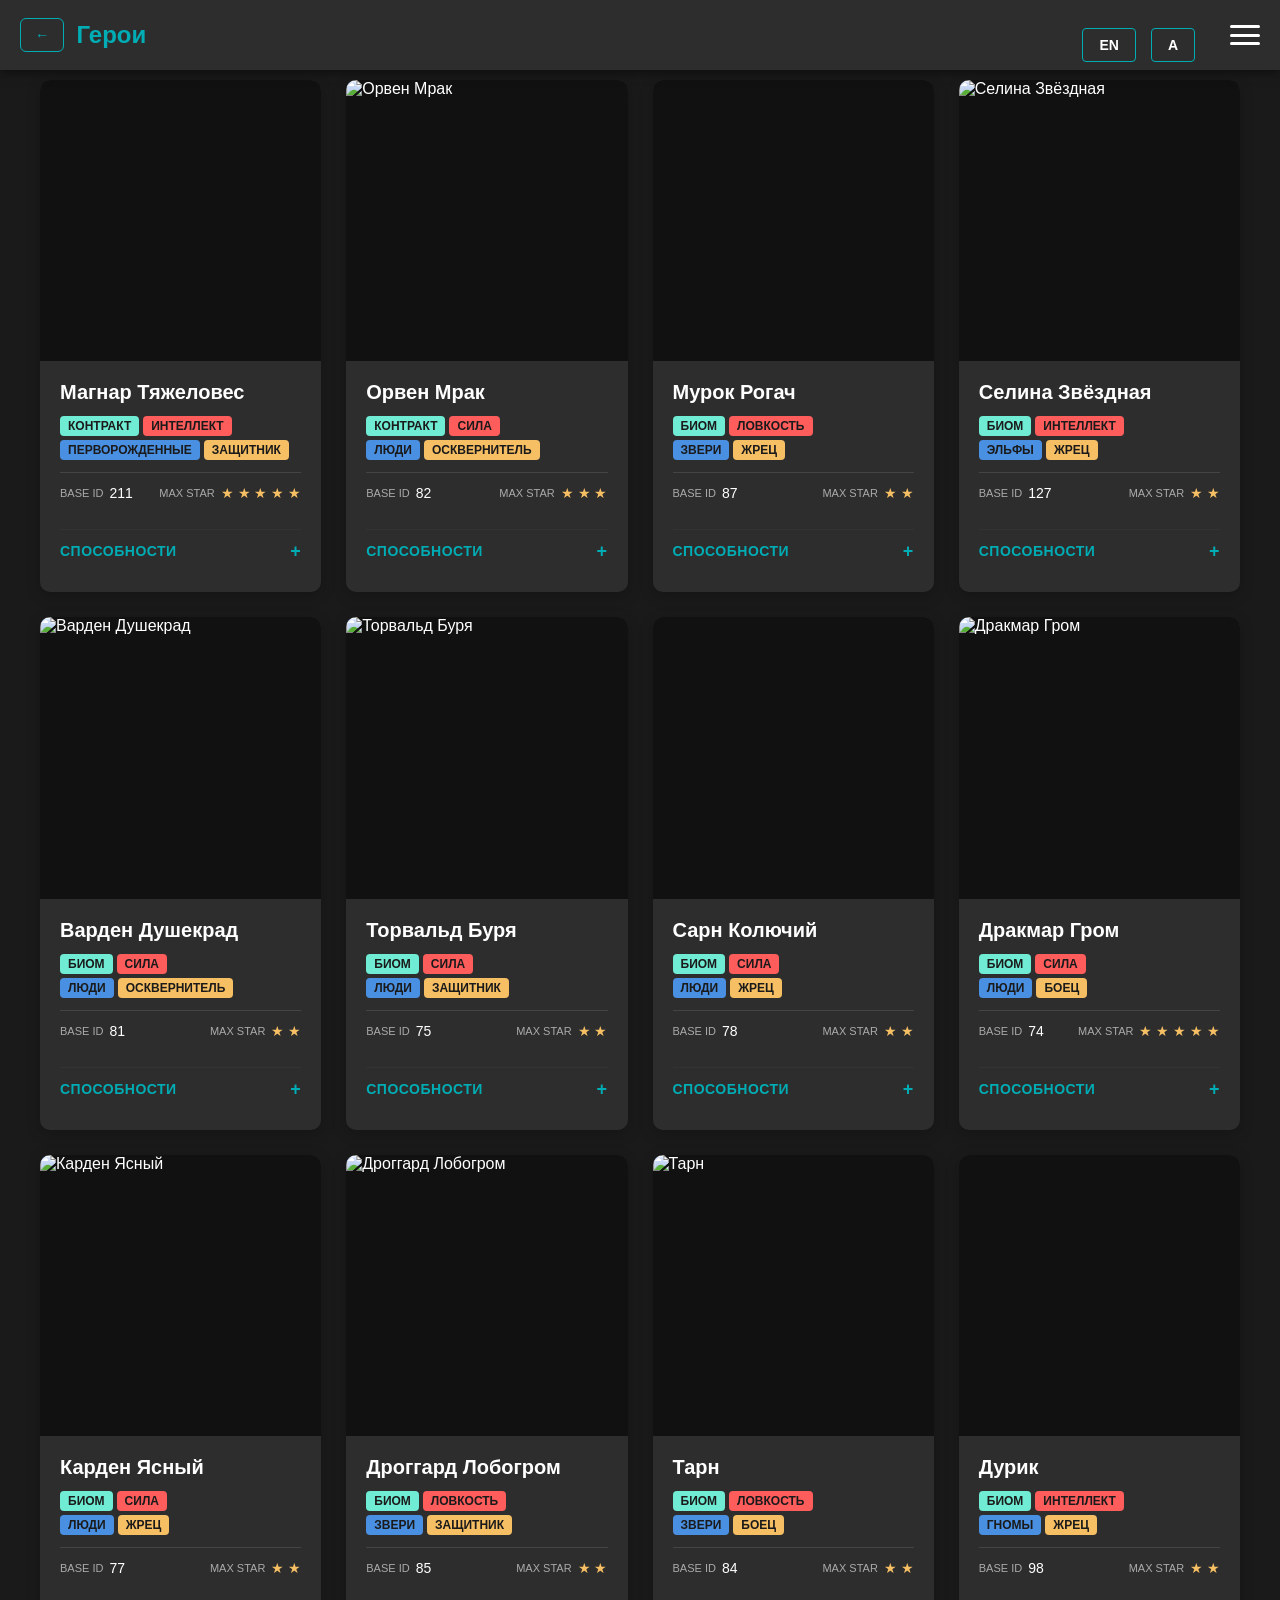
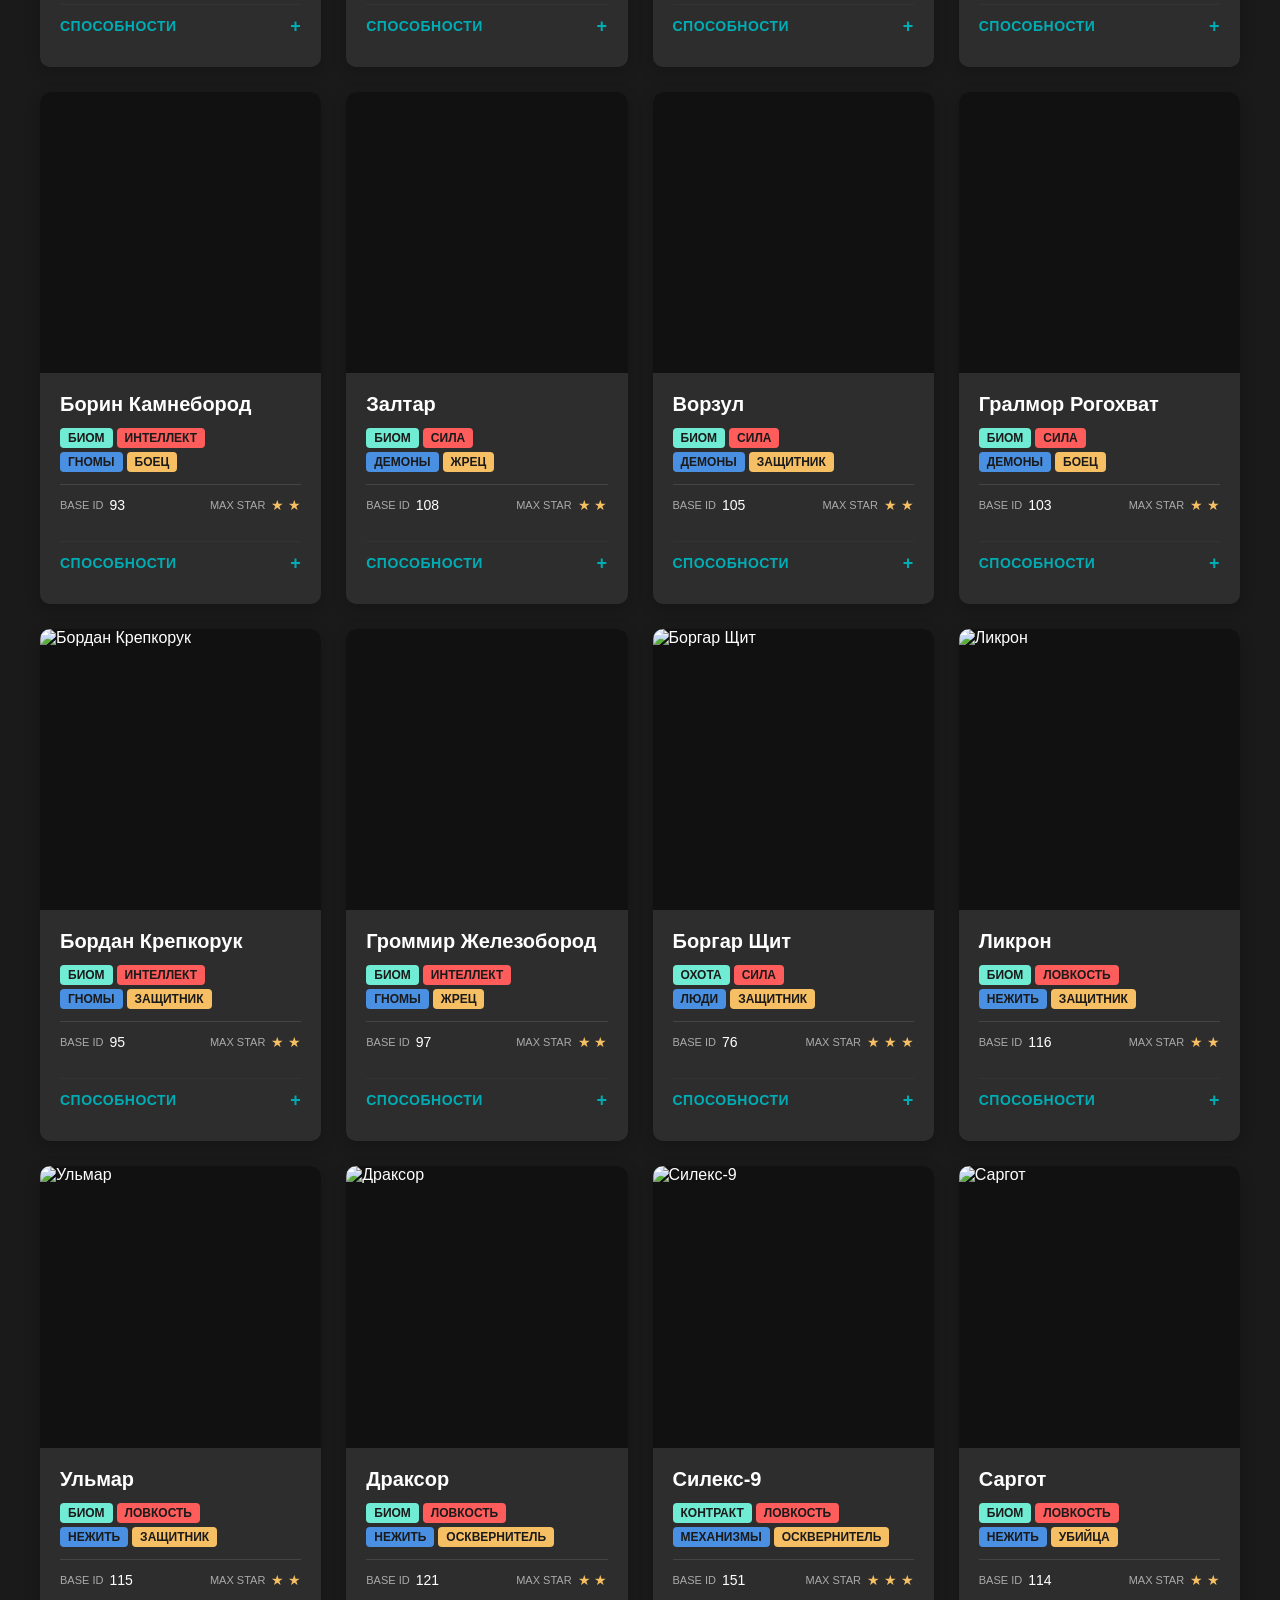
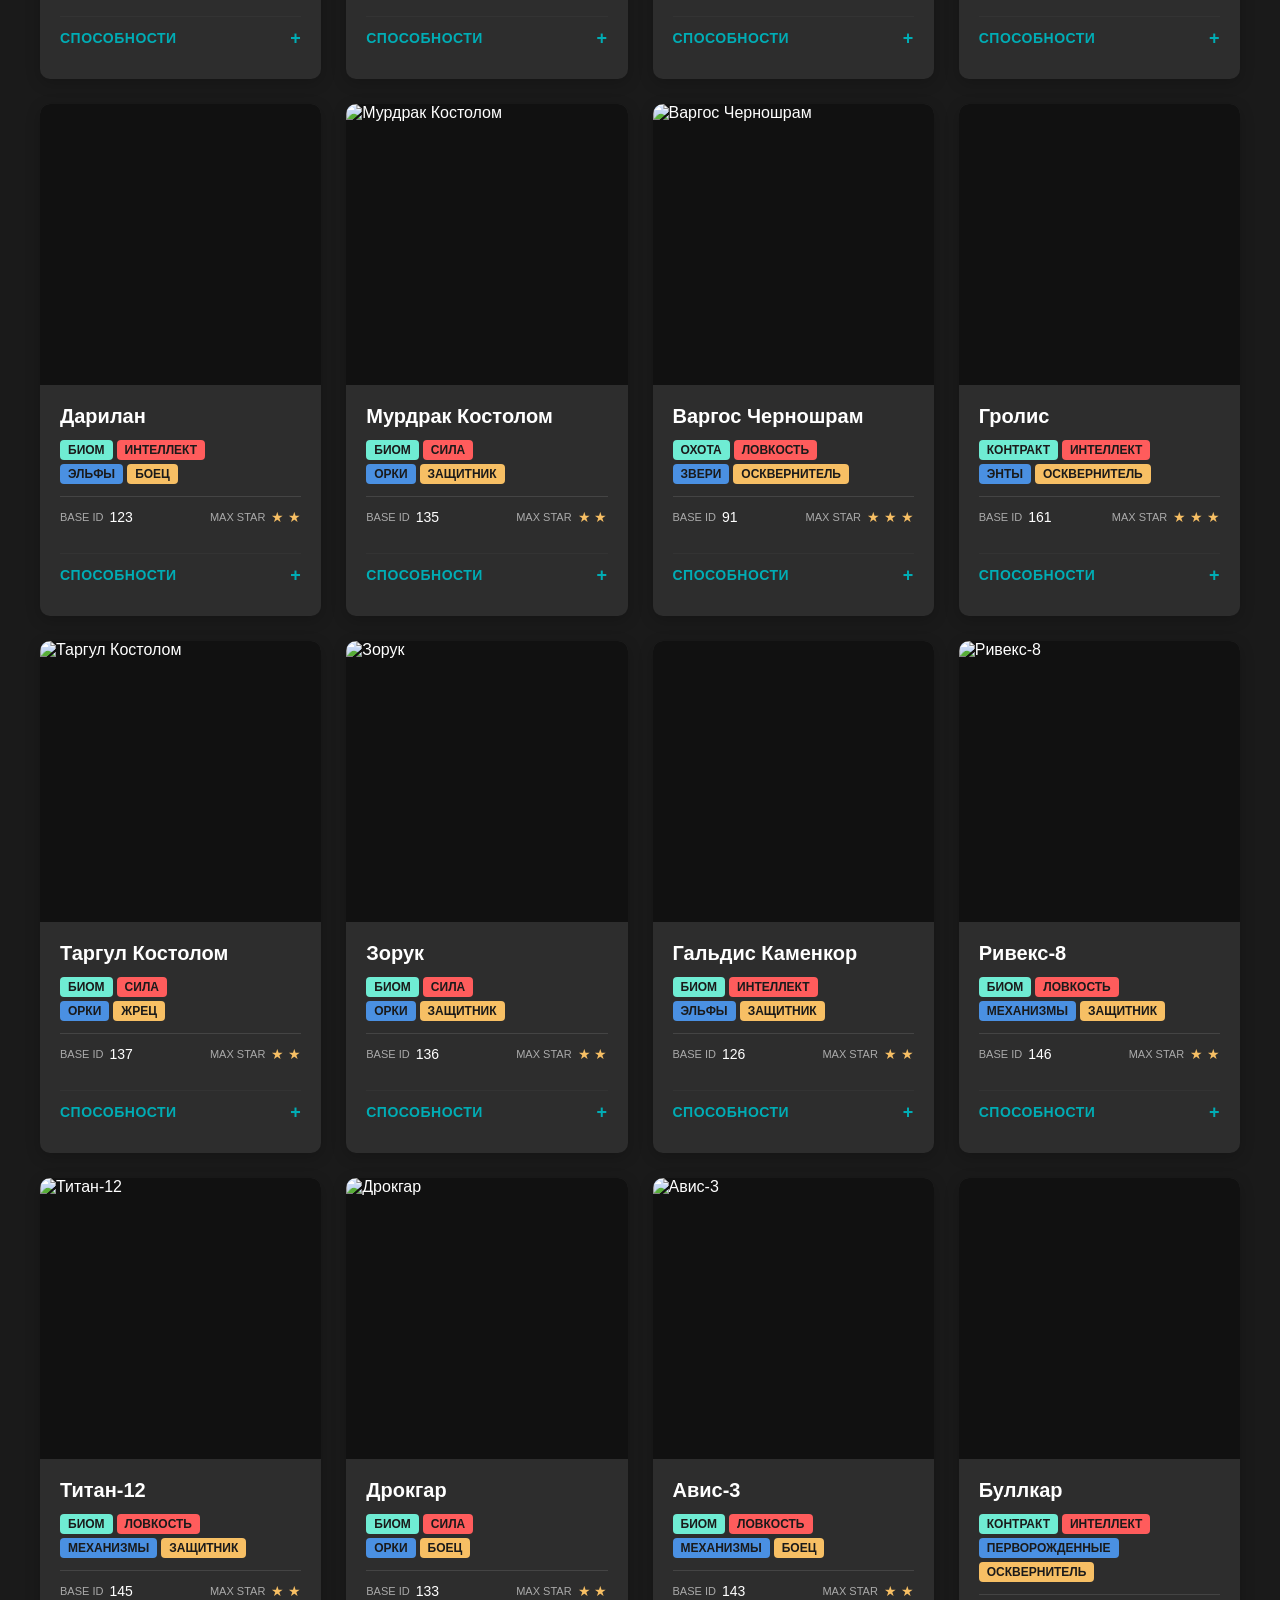
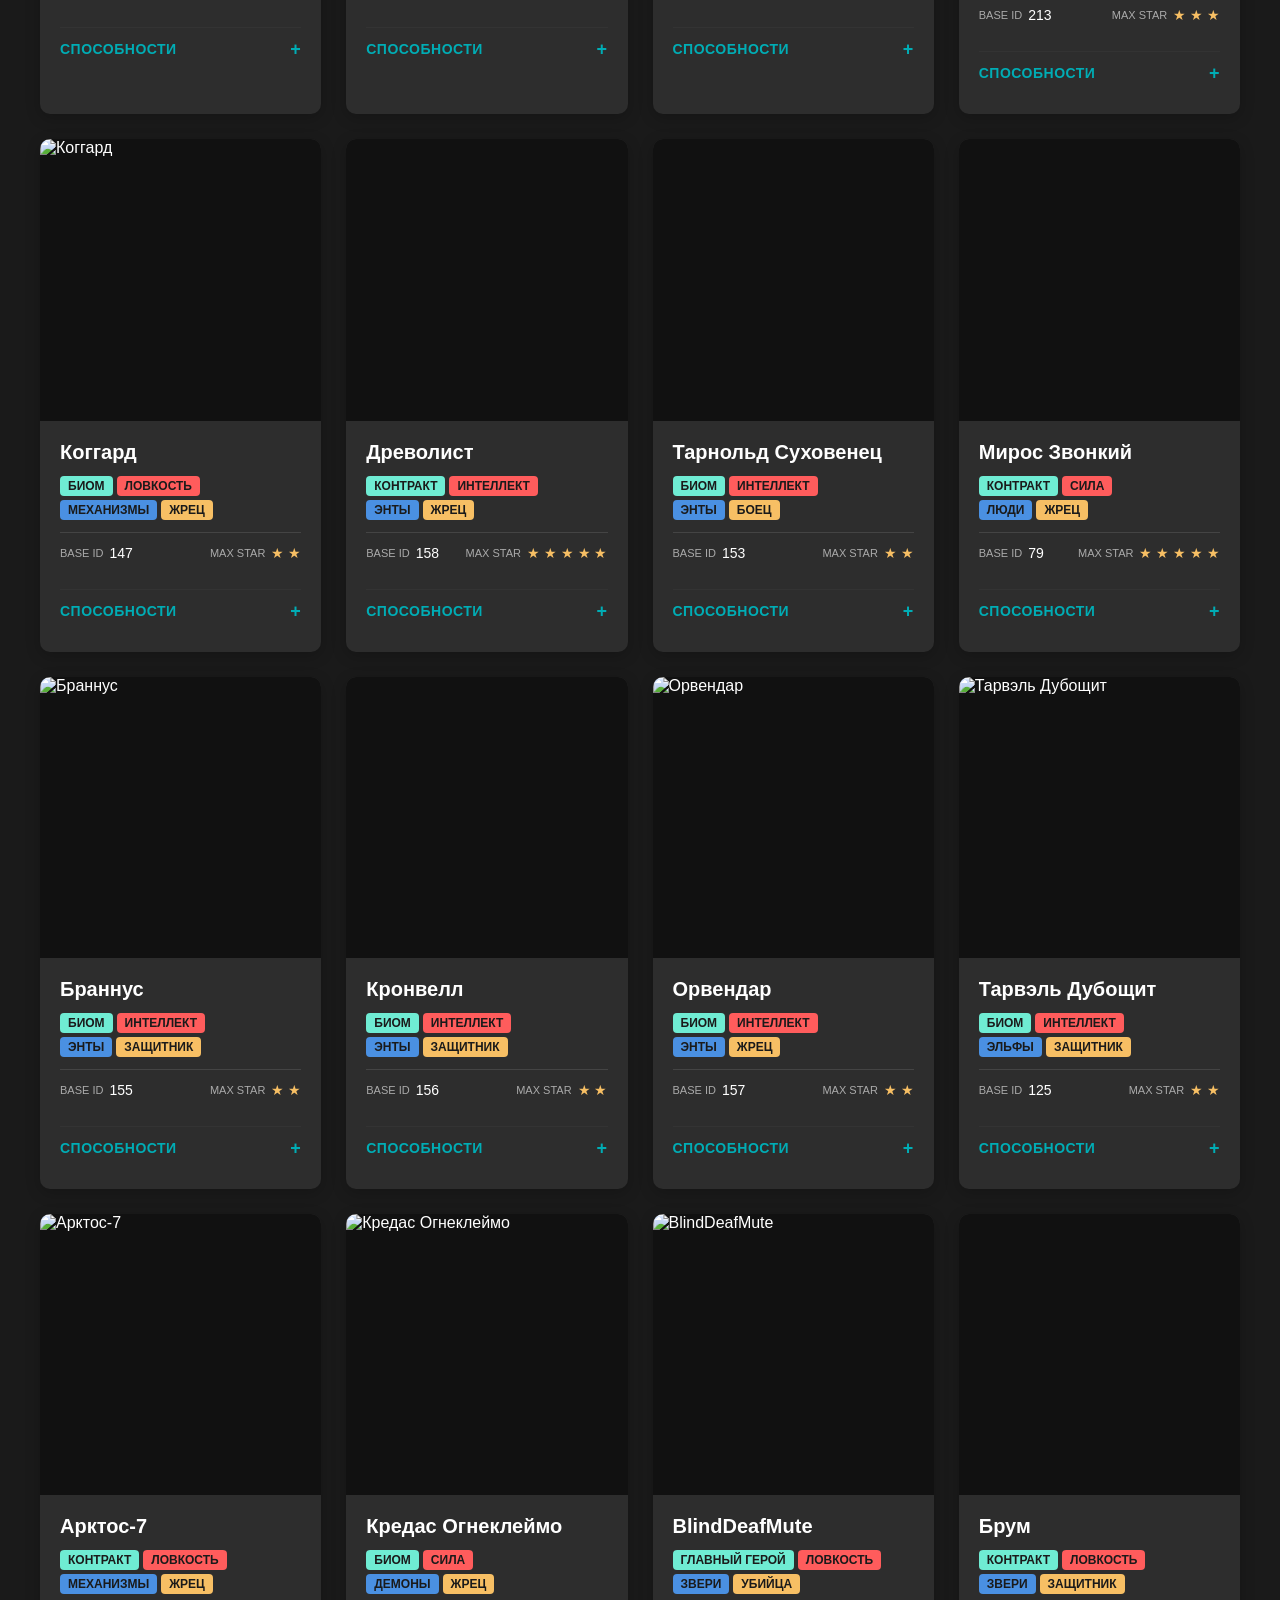
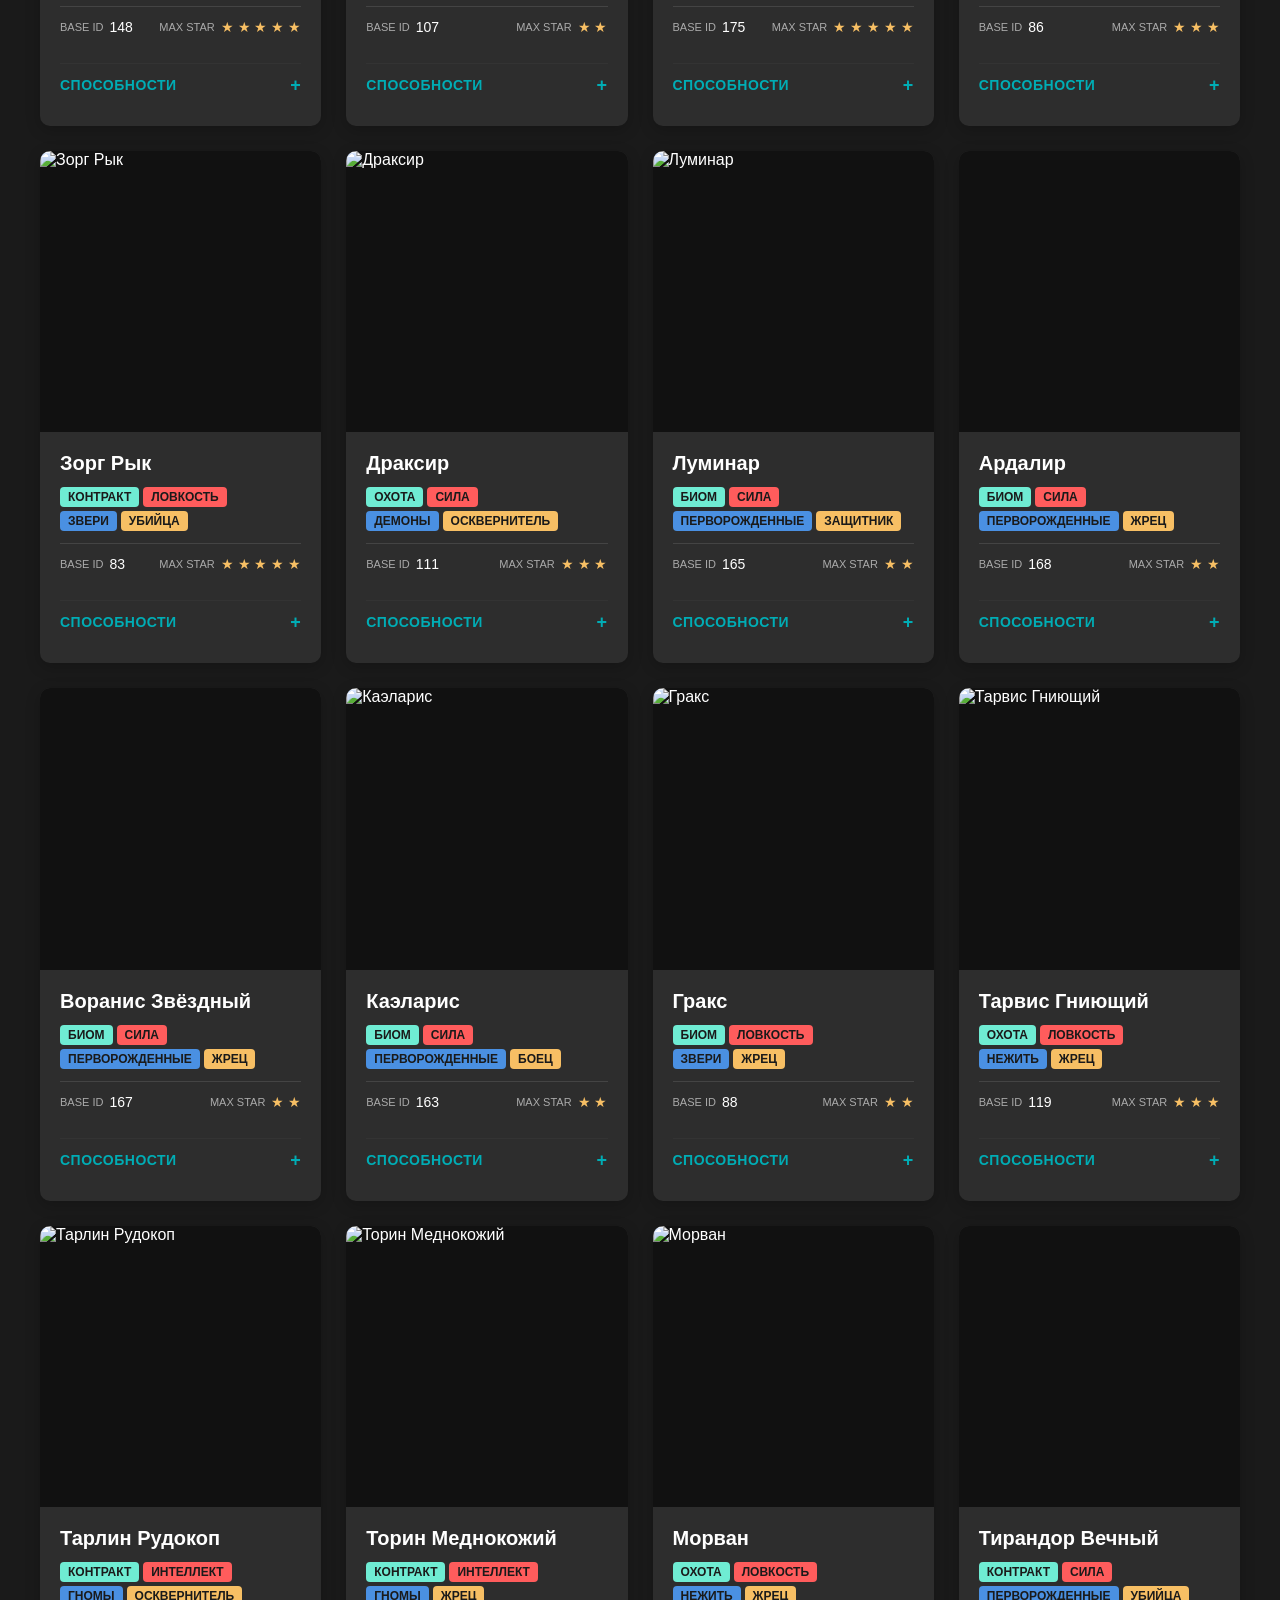
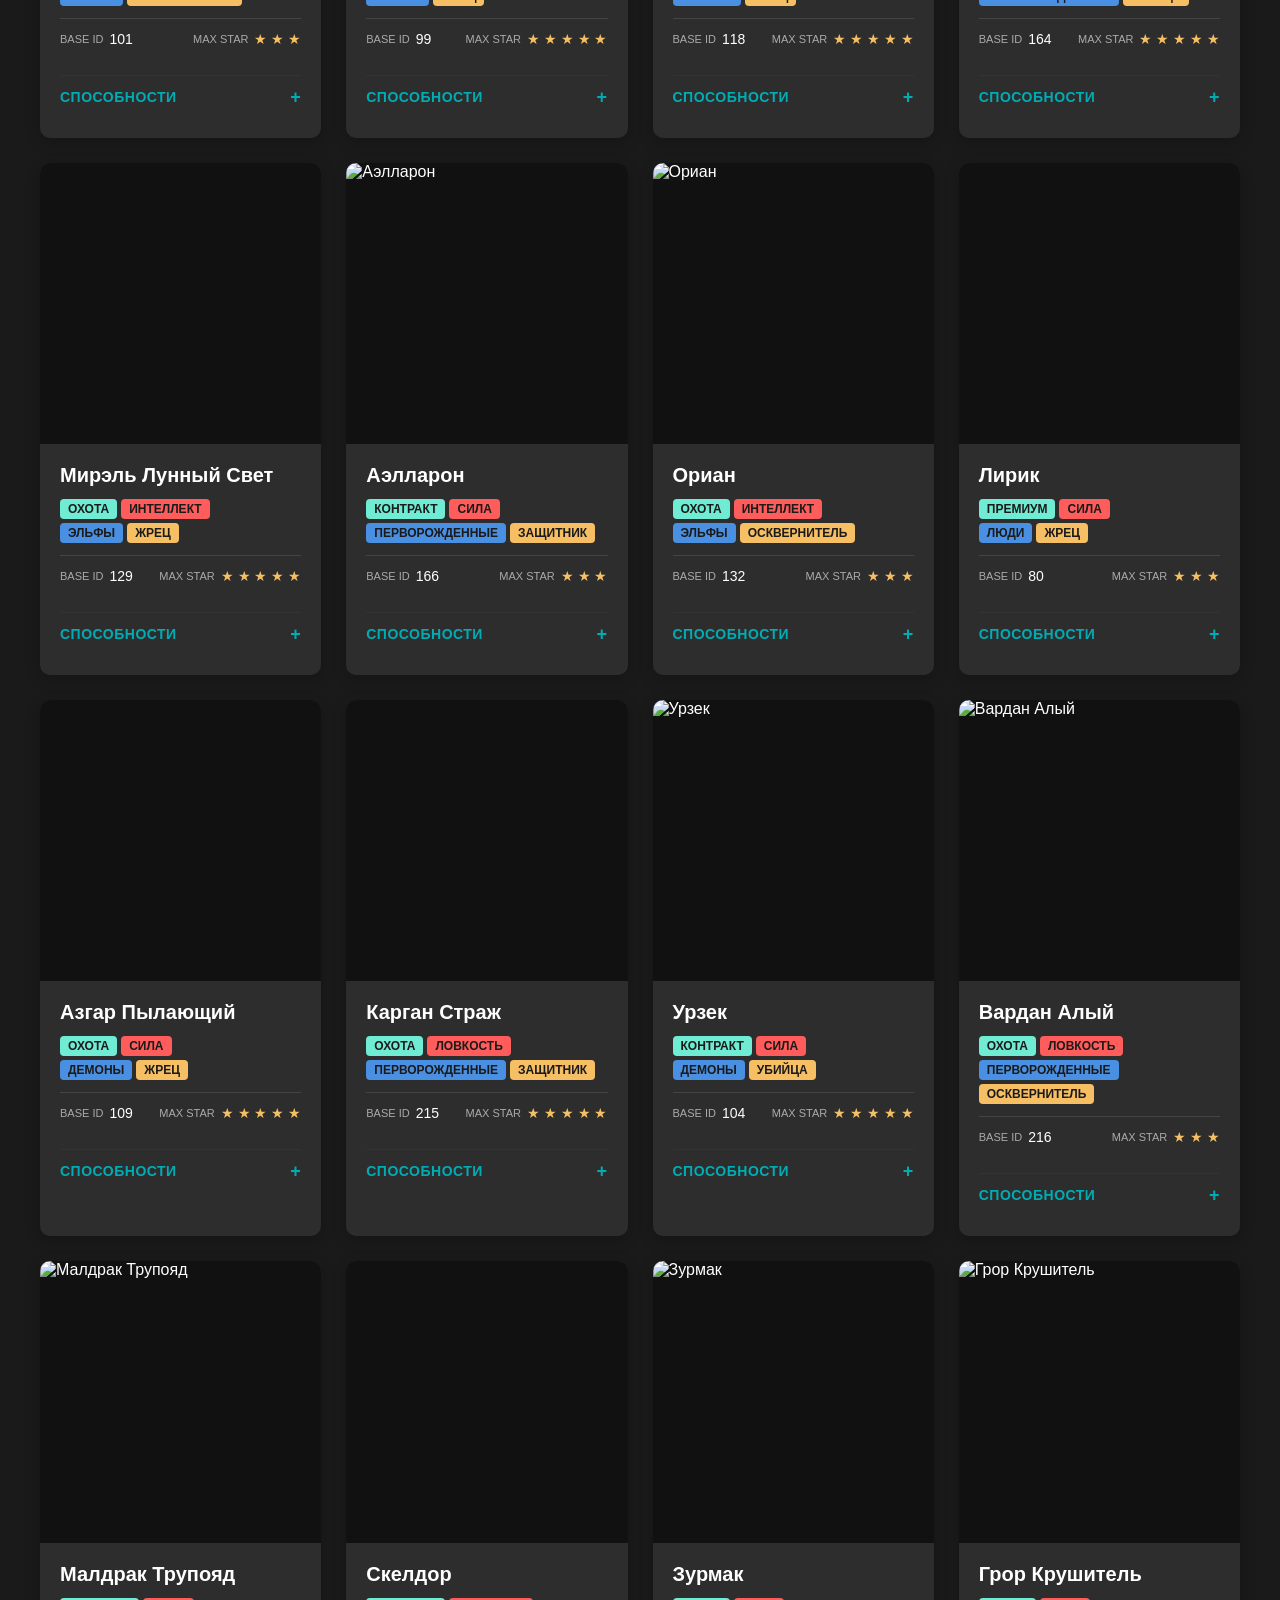
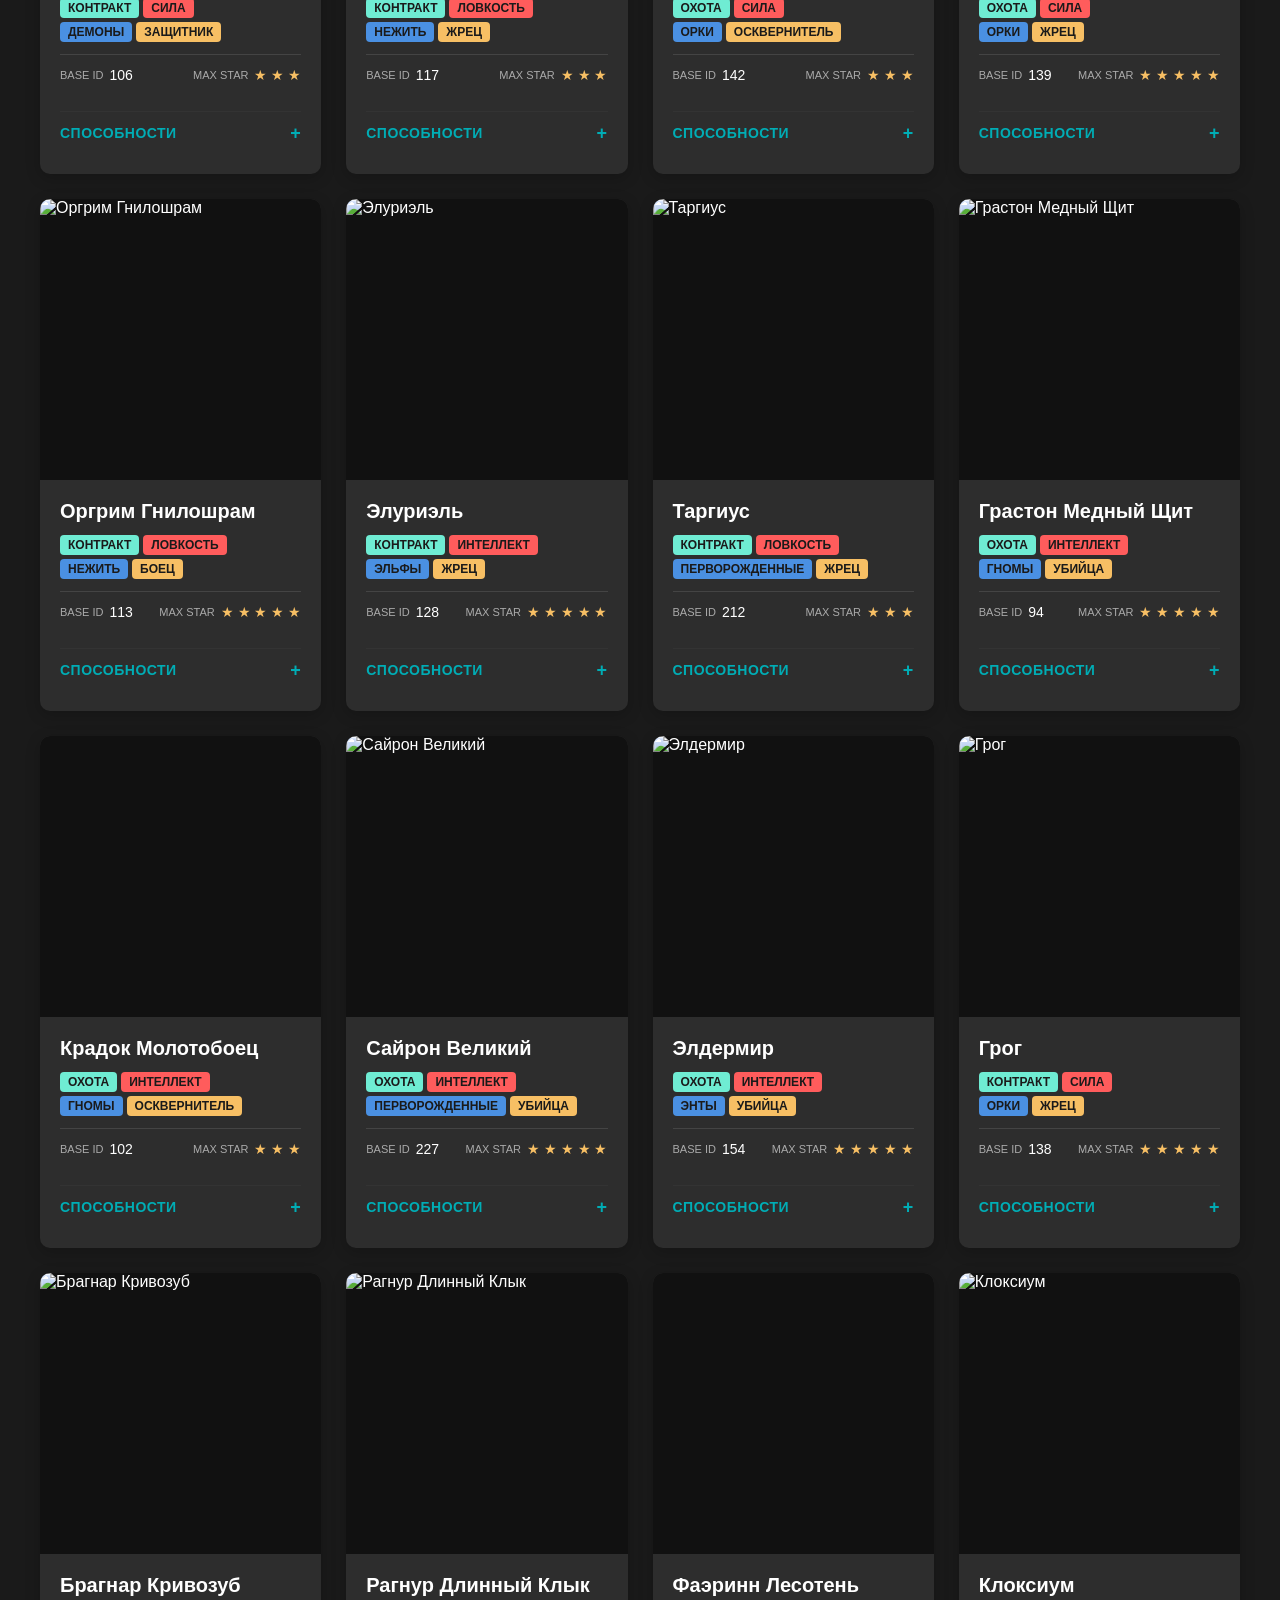
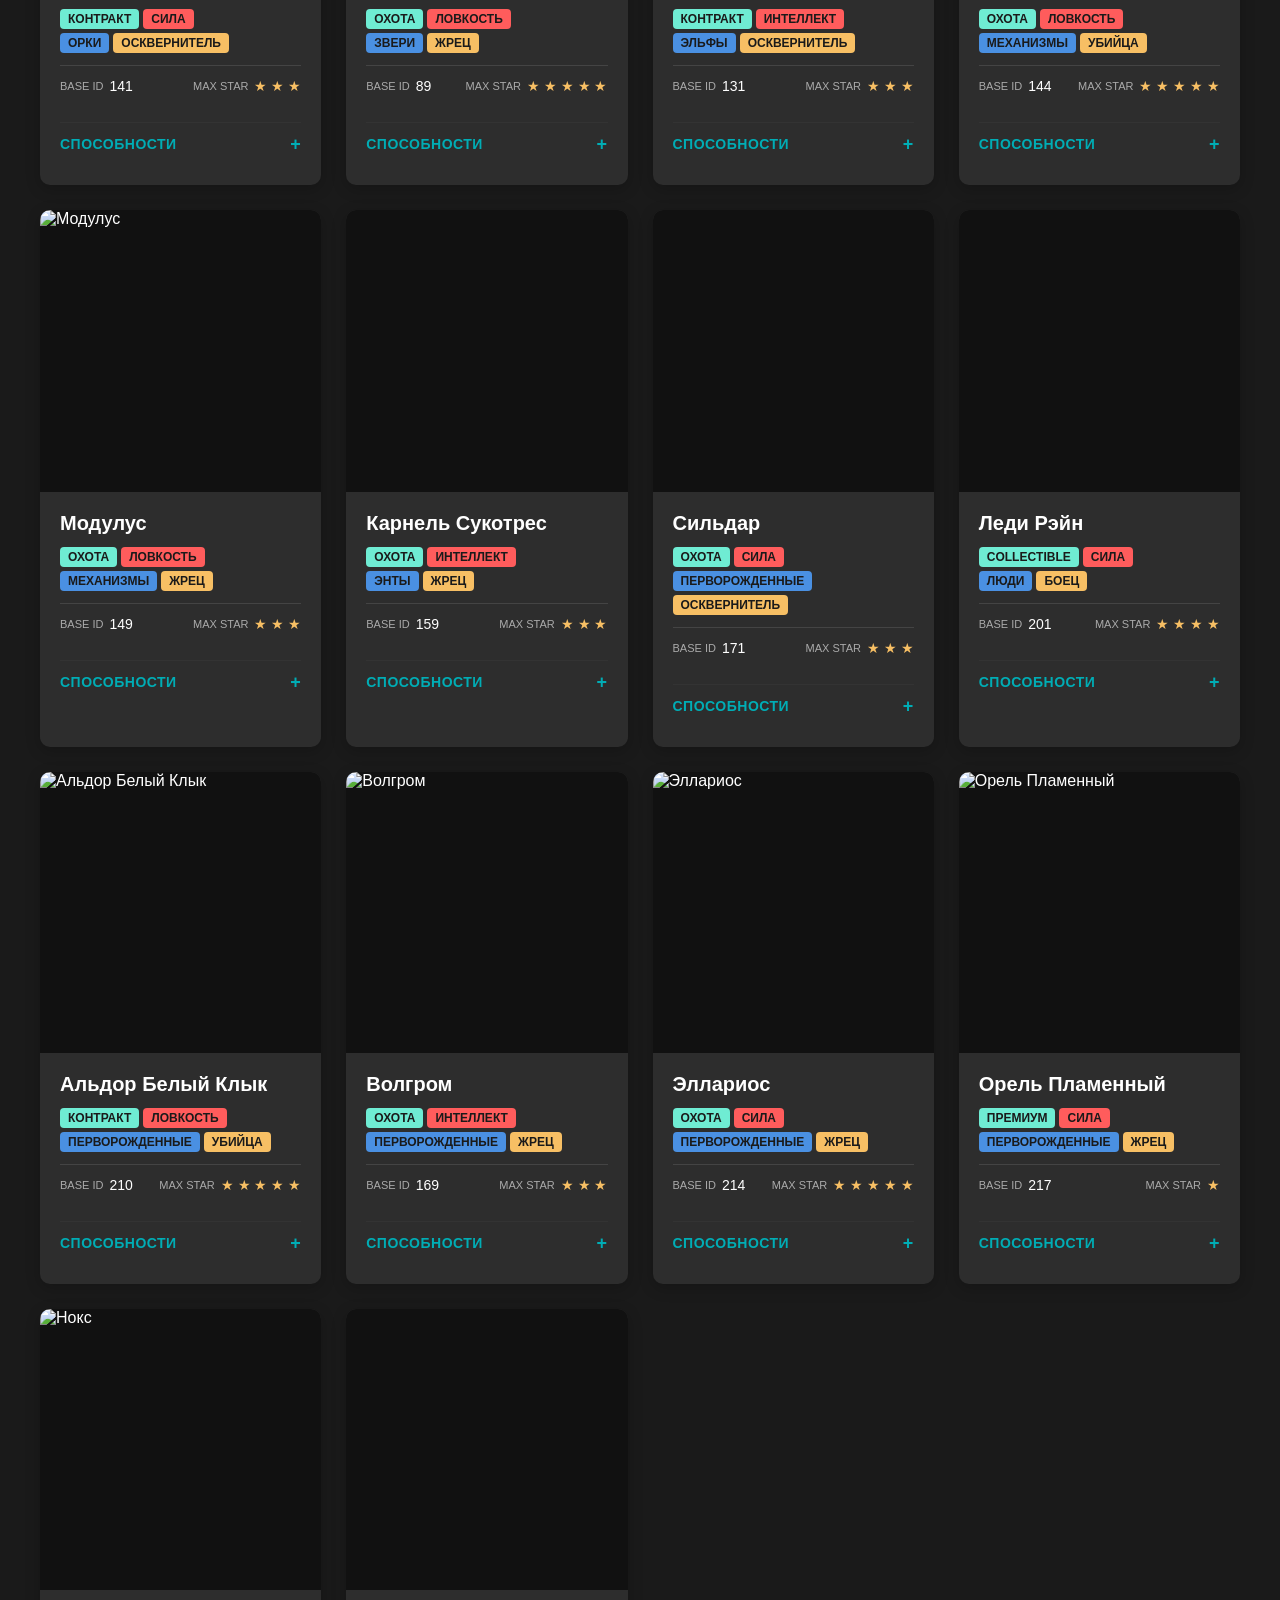
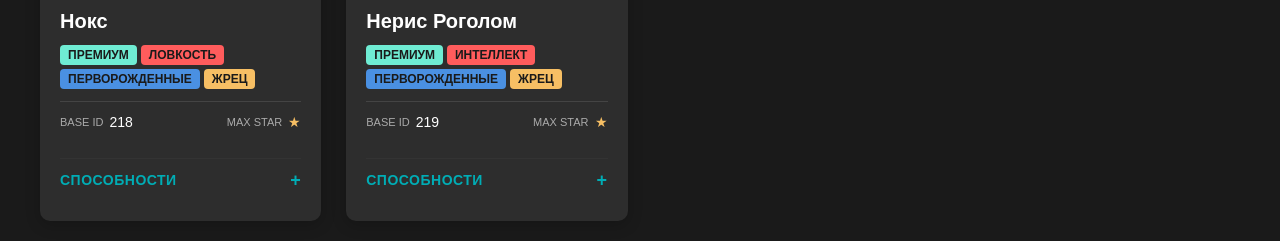
==== commit 2e5c9a27: "Add files via upload" ====
--- a/heroes.html
+++ b/heroes.html
@@ -5,6 +5,7 @@
     <meta name="viewport" content="width=device-width, initial-scale=1.0">
     <title id="pageTitle">База Героев</title>
     <link rel="stylesheet" href="styles.css">
+    <script src="common.js" defer></script>
 </head>
 
 
@@ -100,379 +101,5 @@
     <div class="grid" id="heroesGrid"></div>
 </div>
 
-<script>
-// 1. Хранилище данных и текущее состояние
-let heroesData = []; 
-const grid = document.getElementById('heroesGrid');
-let currentLang = 'ru'; 
-
-// 2. Исправленные мапперы (поддерживают и числа, и строки в качестве ключей)
-const classMapper = { 1: 'Сила', 2: 'Ловкость', 3: 'Интеллект' };
-const allianceMapper = { 1: 'Осквернитель', 2: 'Жрец', 3: 'Убийца', 4: 'Боец', 5: 'Защитник' };
-const raceMapper = { 1: 'Люди', 2: 'Звери', 3: 'Гномы', 4: 'Демоны', 5: 'Нежить', 6: 'Эльфы', 7: 'Орки', 8: 'Механизмы', 9: 'Энты', 10: 'Перворожденные' };
-const typeMapper = { 'MAIN': 'ГЛАВНЫЙ ГЕРОЙ', 'HUNT': 'ОХОТА', 'PREMIUM': 'ПРЕМИУМ' };
-
-// 3. Централизованный словарь (Данные переводятся с РУССКОГО ключа)
-const translations = {
-  ru: {
-    ui: { title: "База Героев", mainTitle: "Герои", searchLabel: "Поиск по имени", searchPlaceholder: "Введите имя...", labelType: "Тип персонажа",
-		labelClass: "Класс персонажа", labelAlliance: "Альянс персонажа", labelRace: "Раса персонажа", labelSort: "Сортировка" },
-	options: {
-      allTypes: "Все типы", typeMAIN: "Главный герой", typeSECONDARY: "Биом", typeCONTRACT: "Контракт", typeHUNT: "Охота", typePREMIUM: "Премиум",
-      allClasses: "Все классы", class1: "Сила", class2: "Ловкость", class3: "Интеллект",
-      allAlliances: "Все альянсы", alliance1: "Осквернитель", alliance2: "Жрец", alliance3: "Убийца", alliance4: "Боец", alliance5: "Защитник",
-      allRaces: "Все расы", race1: "Люди", race2: "Звери", race3: "Гномы", race4: "Демоны", race5: "Нежить", race6: "Эльфы", race7: "Орки", race8: "Механизмы", race9: "Энты", race10: "Перворожденные",
-      sortNone: "Без сортировки", sortAscName: "По возрастанию имени", sortDescName: "По убыванию имени", sortAscBaseID: "По возрастанию ID", sortDescBaseID: "По убыванию ID",
-      sortMaxCombatChanceDesc: "По макс-% комбат/способностей",
-      sortMaxBonusChanceDesc:  "По макс-% бонус/способностей"
-	},
-    error: "Ошибка: ",
-    noResults: "Персонажи не найдены",
-    data: {
-      "ГЛАВНЫЙ ГЕРОЙ": "ГЛАВНЫЙ ГЕРОЙ", "ОХОТА": "ОХОТА", "ПРЕМИУМ": "ПРЕМИУМ",
-      "Сила": "Сила", "Ловкость": "Ловкость", "Интеллект": "Интеллект",
-      "Люди": "Люди", "Звери": "Звери", "Орки": "Орки", "Нежить": "Нежить", "Эльфы": "Эльфы", 
-      "Гномы": "Гномы", "Демоны": "Демоны", "Энты": "Энты", "Механизмы": "Механизмы", "Перворожденные": "Перворожденные",
-      "Осквернитель": "Осквернитель", "Жрец": "Жрец", "Убийца": "Убийца", "Боец": "Боец", "Защитник": "Защитник",
-	  "SECONDARY":"Биом", "CONTRACT":"Контракт"
-    }
-  },
-  en: {
-    ui: { title: "Heroes Database", mainTitle: "Heroes", searchLabel: "Search by name", searchPlaceholder: "Enter name...", labelType: "Character Type",
-		labelClass: "Character Class", labelAlliance: "Character Alliance", labelRace: "Character Race", labelSort: "Sorting" },
-    options: {
-      allTypes: "All types", typeMAIN: "Main Hero", typeSECONDARY: "Biom", typeCONTRACT: "Contract", typeHUNT: "Hunt", typePREMIUM: "Premium",
-      allClasses: "All classes", class1: "Strength", class2: "Agility", class3: "Intelligence",
-      allAlliances: "All alliances", alliance1: "Defiler", alliance2: "Priest", alliance3: "Assassin", alliance4: "Fighter", alliance5: "Defender",
-      allRaces: "All races", race1: "Humans", race2: "Beasts", race3: "Dwarves", race4: "Demons", race5: "Undead", race6: "Elves", race7: "Orcs", race8: "Mechanisms", race9: "Ents", race10: "Firstborn",
-      sortNone: "No sorting", sortAscName: "Name Ascending", sortDescName: "Name Descending", sortAscBaseID: "ID Ascending", sortDescBaseID: "ID Descending",
-      sortMaxCombatChanceDesc: "By max-% combat ability",
-      sortMaxBonusChanceDesc:  "By max-% bonus ability"
-    },
-    error: "Error: ",
-    noResults: "No characters found",
-    data: {
-      "ГЛАВНЫЙ ГЕРОЙ": "MAIN HERO", "ОХОТА": "HUNT", "ПРЕМИУМ": "PREMIUM",
-      "Сила": "Strength", "Ловкость": "Agility", "Интеллект": "Intelligence",
-      "Люди": "Humans", "Звери": "Beasts", "Орки": "Orcs", "Нежить": "Undead", "Эльфы": "Elves", 
-      "Гномы": "Dwarves", "Демоны": "Demons", "Энты": "Ents", "Механизмы": "Mechanisms", "Перворожденные": "Firstborn",
-      "Осквернитель": "Defiler", "Жрец": "Priest", "Убийца": "Assassin", "Боец": "Fighter", "Защитник": "Defender",
-	  "SECONDARY":"Biom", "CONTRACT":"Contract"
-    }
-  }
-};
-
-// 4. Функция динамической локализации карточек (перевод по русскому ключу)
-function getTxt(russianKey) {
-  if (!russianKey) return '';
-  return translations[currentLang].data[russianKey] || russianKey;
-}
-
-// Функция автоматической транскрипции русских имен на английский
-function transliterate(text) {
-if (!text) return '';
-  const rules = {
-    'А': 'A', 'Б': 'B', 'В': 'V', 'Г': 'G', 'Д': 'D', 'Е': 'E', 'Ё': 'Yo', 'Ж': 'Zh', 'З': 'Z',
-    'И': 'I', 'Й': 'Y', 'К': 'K', 'Л': 'L', 'М': 'M', 'Н': 'N', 'О': 'O', 'П': 'P', 'Р': 'R',
-    'С': 'S', 'Т': 'T', 'У': 'U', 'Ф': 'F', 'Х': 'Kh', 'Ц': 'Ts', 'Ч': 'Ch', 'Ш': 'Sh', 'Щ': 'Shch',
-    'Ъ': '', 'Ы': 'Y', 'Ь': '', 'Э': 'E', 'Ю': 'Yu', 'Я': 'Ya',
-    
-    'а': 'a', 'б': 'b', 'в': 'v', 'г': 'g', 'д': 'd', 'е': 'e', 'ё': 'yo', 'ж': 'zh', 'з': 'z',
-    'и': 'i', 'й': 'y', 'к': 'k', 'л': 'l', 'м': 'm', 'н': 'n', 'о': 'o', 'п': 'p', 'р': 'r',
-    'с': 's', 'т': 't', 'у': 'u', 'ф': 'f', 'х': 'kh', 'ц': 'ts', 'ч': 'ch', 'ш': 'sh', 'щ': 'shch',
-    'ъ': '', 'ы': 'y', 'ь': '', 'э': 'e', 'ю': 'yu', 'я': 'ya'
-  };
-
-  return text.split('').map(char => rules[char] !== undefined ? rules[char] : char).join('');
-}
-
-	// Максимальный шанс среди комбат-способностей (type_id === 1)
-    function getMaxCombatChance(hero) {
-      const abilities = (hero.data?.abilities || []);
-      let max = 0;
-      for (const ab of abilities) {
-        if (ab.ability_type_id === 1 && ab.chance != null) {
-          if (ab.chance > max) max = ab.chance;
-        }
-      }
-      return max;
-    }
-    
-    // Максимальный шанс среди бонусных способностей (type_id === 2)
-    function getMaxBonusChance(hero) {
-      const abilities = (hero.data?.abilities || []);
-      let max = 0;
-      for (const ab of abilities) {
-        if (ab.ability_type_id === 2 && ab.chance != null) {
-          if (ab.chance > max) max = ab.chance;
-        }
-      }
-      return max;
-    }
-
-function toggleMenu() {
-    document.getElementById('menuToggleBtn').classList.toggle('open');
-    document.getElementById('controlsMenu').classList.toggle('open');
-}
-
-// Переменная для хранения текущего режима (может быть: 'auto', '1', '2')
-let currentViewMode = 'auto';
-
-function toggleViewMode() {
-    const gridEl = document.getElementById('heroesGrid');
-    const viewBtn = document.getElementById('viewModeBtn');
-    
-    // Циклическое переключение: Авто -> 1 в строку -> 2 в строку -> Авто
-    if (currentViewMode === 'auto') {
-        currentViewMode = '1';
-        gridEl.classList.add('view-mode-1');
-        gridEl.classList.remove('view-mode-2');
-        viewBtn.textContent = currentLang === 'ru' ? '1' : '1';
-    } else if (currentViewMode === '1') {
-        currentViewMode = '2';
-        gridEl.classList.add('view-mode-2');
-        gridEl.classList.remove('view-mode-1');
-        viewBtn.textContent = currentLang === 'ru' ? '2' : '2';
-    } else {
-        currentViewMode = 'auto';
-        gridEl.classList.remove('view-mode-1', 'view-mode-2');
-        viewBtn.textContent = currentLang === 'ru' ? 'А' : 'A';
-    }
-}
-	
-// 5. Переключение языка интерфейса и карточек (ИСПРАВЛЕНО ДЛЯ PLACEHOLDER)
-function toggleLanguage() {
-  currentLang = currentLang === 'ru' ? 'en' : 'ru';
-  document.documentElement.lang = currentLang;
-
-  // Меняем текст кнопки
-  document.getElementById('langBtn').textContent = currentLang === 'ru' ? 'EN' : 'RU';
-
-  // Переводим статичные заголовки страницы
-  document.getElementById('mainTitle').textContent = translations[currentLang].ui.mainTitle;
-  document.title = translations[currentLang].ui.title;
-
-  // Бежим по всем элементам с атрибутом data-i18n
-  document.querySelectorAll('[data-i18n]').forEach(el => {
-    const [section, key] = el.getAttribute('data-i18n').split('.');
-    const translationText = translations[currentLang][section][key];
-
-    // ИСПРАВЛЕНИЕ: Если это поле ввода (input), переводим его placeholder
-    if (el.tagName === 'INPUT') {
-      el.placeholder = translationText;
-    } else {
-      // Для всех остальных элементов (label, option) меняем обычный текст
-      el.textContent = translationText;
-    }
-  });
-	// Внутри функции toggleLanguage() добавьте этот блок в самый конец:
-	const viewBtn = document.getElementById('viewModeBtn');
-	if (currentViewMode === 'auto') {
-	    viewBtn.textContent = currentLang === 'ru' ? 'А' : 'A';
-	} else if (currentViewMode === '1') {
-	    viewBtn.textContent = currentLang === 'ru' ? '1' : '1';
-	} else if (currentViewMode === '2') {
-	    viewBtn.textContent = currentLang === 'ru' ? '2' : '2';
-	}
-	
-    // Перерисовываем карточки с новым языком
-      updateDisplay();
-    }
-
-// 6. Загрузка данных (ИСПРАВЛЕНО имя файла на heroes.json)
-async function loadHeroes() {
-  try {
-    const response = await fetch('heroes.json'); 
-    if (!response.ok) throw new Error(`HTTP error! status: ${response.status}`);
-    heroesData = await response.json();
-    updateDisplay(); // Запуск отображения через фильтр
-  } catch (error) {
-    grid.innerHTML = `<div class="no-results">${translations[currentLang].error}${error.message}</div>`;
-  }
-}
-
-function formatNumber(value) {
-  if (typeof value !== 'number') return value;
-  return Number.isInteger(value) ? String(value) : value.toFixed(2).replace(/\.0+$/, '');
-}
-
-// 7. Рендеринг карточек героев
-function renderCards(data) {
-  grid.innerHTML = '';
-  
-  if (data.length === 0) {
-    grid.innerHTML = `<div class="no-results">${translations[currentLang].noResults}</div>`;
-    return;
-  }
-
-  data.forEach(hero => {
-    const d = hero.data || {};
-    // Получаем эталонные русские значения из мапперов
-    const rawType = typeMapper[hero.data.character_type] || hero.data.character_type;
-    const rawClass = classMapper[hero.data.class_id] || hero.data.class_id;
-    const rawAlliance = allianceMapper[hero.data.alliance_id] || hero.data.alliance_id;
-    const rawRace = raceMapper[hero.data.race_id] || hero.data.race_id;
-	const cleanName = hero.data.name.trim();
-	const cleanType = hero.data.character_type.trim();
-    const card = document.createElement('div');
-	
-    card.className = 'hero-card';
-    
-        // Формируем HTML для способностей
-    let abilitiesHtml = '';
-    if (d.abilities && Array.isArray(d.abilities) && d.abilities.length > 0) {
-      abilitiesHtml = d.abilities.map(ab => {
-        const icon = ab.icon || '';
-        const name = ab.name || 'Без названия';
-        const desc = ab.description || '';
-        // Шанс
-        const chanceStr = ab.chance !== undefined && ab.chance !== null
-          ? `<span class="ability-chance">Шанс: ${(ab.chance * 100).toFixed(0)}%</span>`
-          : '';
-
-        // Tier: рисуем звёзды
-        const tierStars = ab.tier ? '<span class="tier-stars">' + '★'.repeat(ab.tier) + '</span>' : '';
-
-        // Unlock level: просто цифра
-        const unlockLevelStr = ab.unlock_level !== undefined && ab.unlock_level !== null
-          ? `<span>Ур. ${ab.unlock_level}</span>`
-          : '';
-
-        // Мета-строка: tier + unlock_level в одну линию
-        const metaRow = tierStars || unlockLevelStr
-          ? `<div class="ability-meta-row">${tierStars} ${unlockLevelStr}</div>`
-          : '';
-
-        return `
-          <div class="ability-item">
-            <img class="ability-icon" src="${icon}" alt="${name}" loading="lazy">
-            <div class="ability-content">
-              <strong class="ability-name">${name}</strong>
-              <div class="ability-desc">${desc}</div>
-              ${chanceStr}
-              ${metaRow}
-            </div>
-          </div>
-        `;
-      }).join('');
-    } else {
-      abilitiesHtml = '<div class="no-abilities">Способностей нет</div>';
-    }
-    
-    card.innerHTML = `
-      <div class="hero-avatar-container">
-        <img class="hero-avatar" src="${hero.data.avatar}" alt="${hero.data.name}" onerror="this.src='https://placeholder.com'">
-      </div>
-      <div class="hero-card-content">
-		  <div class="hero-name">
-		    ${currentLang === 'ru' ? hero.data.name : transliterate(hero.data.name)}
-		  </div>
-		  <div class="hero-badges-container">
-			<div class="hero-badges">
-				<span class="badge" style="background: #6FECD3;">${getTxt(rawType)}</span>
-				<span class="badge" style="background: #FF5C5C;">${getTxt(rawClass)}</span>
-			</div>
-			<div class="hero-badges">
-				<span class="badge" style="background: #4A90E2;">${getTxt(rawRace)}</span>
-				<span class="badge" style="background: #F7BF64;">${getTxt(rawAlliance)}</span>
-			</div>
-		  </div>
-			<div class="info-inline-row">
-			  <div>
-			    <span class="info-label">Base ID</span>
-			    <span class="info-value">${hero.data.base_character_id}</span>
-			  </div>
-			  <div>
-			    <span class="info-label">MAX Star</span>
-			    <span class="info-value" style="color: #F7BF64;">${'★ '.repeat(hero.data.max_stardom || 0)}</span>
-			  </div>
-			</div>
-			
-        <!-- Блок способностей: свернут по умолчанию -->
-        <div class="abilities-list">
-          <button class="abilities-toggle-btn" type="button" aria-expanded="false" aria-controls="abilities-content-${d.base_character_id}">
-            Способности
-          </button>
-          <div id="abilities-content-${d.base_character_id}" class="abilities-content">
-            ${abilitiesHtml}
-          </div>
-        </div>
-      </div>
-    `;
-
-    // Добавляем обработчик клика для разворачивания способностей
-    const toggleBtn = card.querySelector('.abilities-toggle-btn');
-    const contentBlock = card.querySelector('.abilities-content');
-
-    toggleBtn.addEventListener('click', () => {
-      const isOpen = toggleBtn.classList.toggle('open');
-      contentBlock.classList.toggle('visible', isOpen);
-      toggleBtn.setAttribute('aria-expanded', String(isOpen));
-    });
-
-    grid.appendChild(card);
-  });
-}
-
-// 8. Логика фильтрации и сортировки (ИСПРАВЛЕНО)
-function updateDisplay() {
-  const filters = {
-    search: document.getElementById('search').value.toLowerCase(),
-    type: document.getElementById('filterType').value,
-    class: document.getElementById('filterClass').value,
-    alliance: document.getElementById('filterAlliance').value,
-    race: document.getElementById('filterRace').value,
-    sort: document.getElementById('sortMIX').value
-  };
-
-  let filtered = heroesData.filter(hero => {
-    const d = hero.data;
-    return (filters.search === '' || d.name.toLowerCase().includes(filters.search)) &&
-           (filters.type === 'all' || d.character_type === filters.type) &&
-           (filters.class === 'all' || String(d.class_id) === filters.class) &&
-           (filters.alliance === 'all' || String(d.alliance_id) === filters.alliance) &&
-           (filters.race === 'all' || String(d.race_id) === filters.race);
-  });
-
-  const sorts = {
-    'ascName': (a, b) => a.data.name.localeCompare(b.data.name, 'ru'),
-    'descName': (a, b) => b.data.name.localeCompare(a.data.name, 'ru'),
-    'ascBaseID': (a, b) => Number(a.data.base_character_id) - Number(b.data.base_character_id),
-    'descBaseID': (a, b) => Number(b.data.base_character_id) - Number(a.data.base_character_id),
-
-    // Сортировка по макс. шансу комбат-способностей (убывание)
-    'maxCombatChanceDesc': (a, b) => {
-      const chanceA = getMaxCombatChance(a);
-      const chanceB = getMaxCombatChance(b);
-      return chanceB - chanceA; // убывание
-    },
-
-    // Сортировка по макс. шансу бонусных способностей (убывание)
-    'maxBonusChanceDesc': (a, b) => {
-      const chanceA = getMaxBonusChance(a);
-      const chanceB = getMaxBonusChance(b);
-      return chanceB - chanceA; // убывание
-    }
-  };
-
-  if (sorts[filters.sort]) {
-    filtered.sort(sorts[filters.sort]);
-  }
-
-  renderCards(filtered);
-}
-
-// 9. Навешивание событий и старт
-document.getElementById('search').addEventListener('input', updateDisplay);
-document.getElementById('filterType').addEventListener('change', updateDisplay);
-document.getElementById('filterClass').addEventListener('change', updateDisplay);
-document.getElementById('filterAlliance').addEventListener('change', updateDisplay);
-document.getElementById('filterRace').addEventListener('change', updateDisplay);
-document.getElementById('sortMIX').addEventListener('change', updateDisplay);
-
-// Запуск приложения
-loadHeroes();
-</script>
-
 </body>
 </html>
--- a/styles.css
+++ b/styles.css
@@ -177,8 +177,8 @@
 
     .controls {
         display: none;
-        position: absolute;
-        top: 70px; left: 0; right: 0;
+        position: sticky;
+        top: 0; left: 0; right: 0;
         background-color: var(--card-bg);
         flex-wrap: wrap;
         gap: 15px;
@@ -469,12 +469,27 @@
         font-size: 11px;
         color: var(--text-muted);
         line-height: 1.3;
-        margin: 0 0 6px 0;
-        display: -webkit-box;
-        -webkit-line-clamp: 2;
-        -webkit-box-orient: vertical;
+        /*margin: 0 0 6px 0;*/
+        /*display: -webkit-box;*/
+        /*-webkit-line-clamp: 2;*/
+        /*-webkit-box-orient: vertical;*/
         overflow: hidden;
-    }
+
+      /* разрешает перенос длинных слов, чтобы не было горизонтальной прокрутки */
+      overflow-wrap: break-word;
+      word-break: break-word;
+    
+      /* убирает лишние отступы, если они есть */
+      margin: 0;
+      padding: 8px 12px;
+    
+      /* опционально: фиксируем максимальную ширину, если карточка имеет ограничения */
+      max-width: 100%;
+    
+      /* если внутри есть свои блочные элементы — они тоже не должны ломать строку */
+      display: block;
+    }
+    
 
     .ability-chance {
         font-size: 11px;
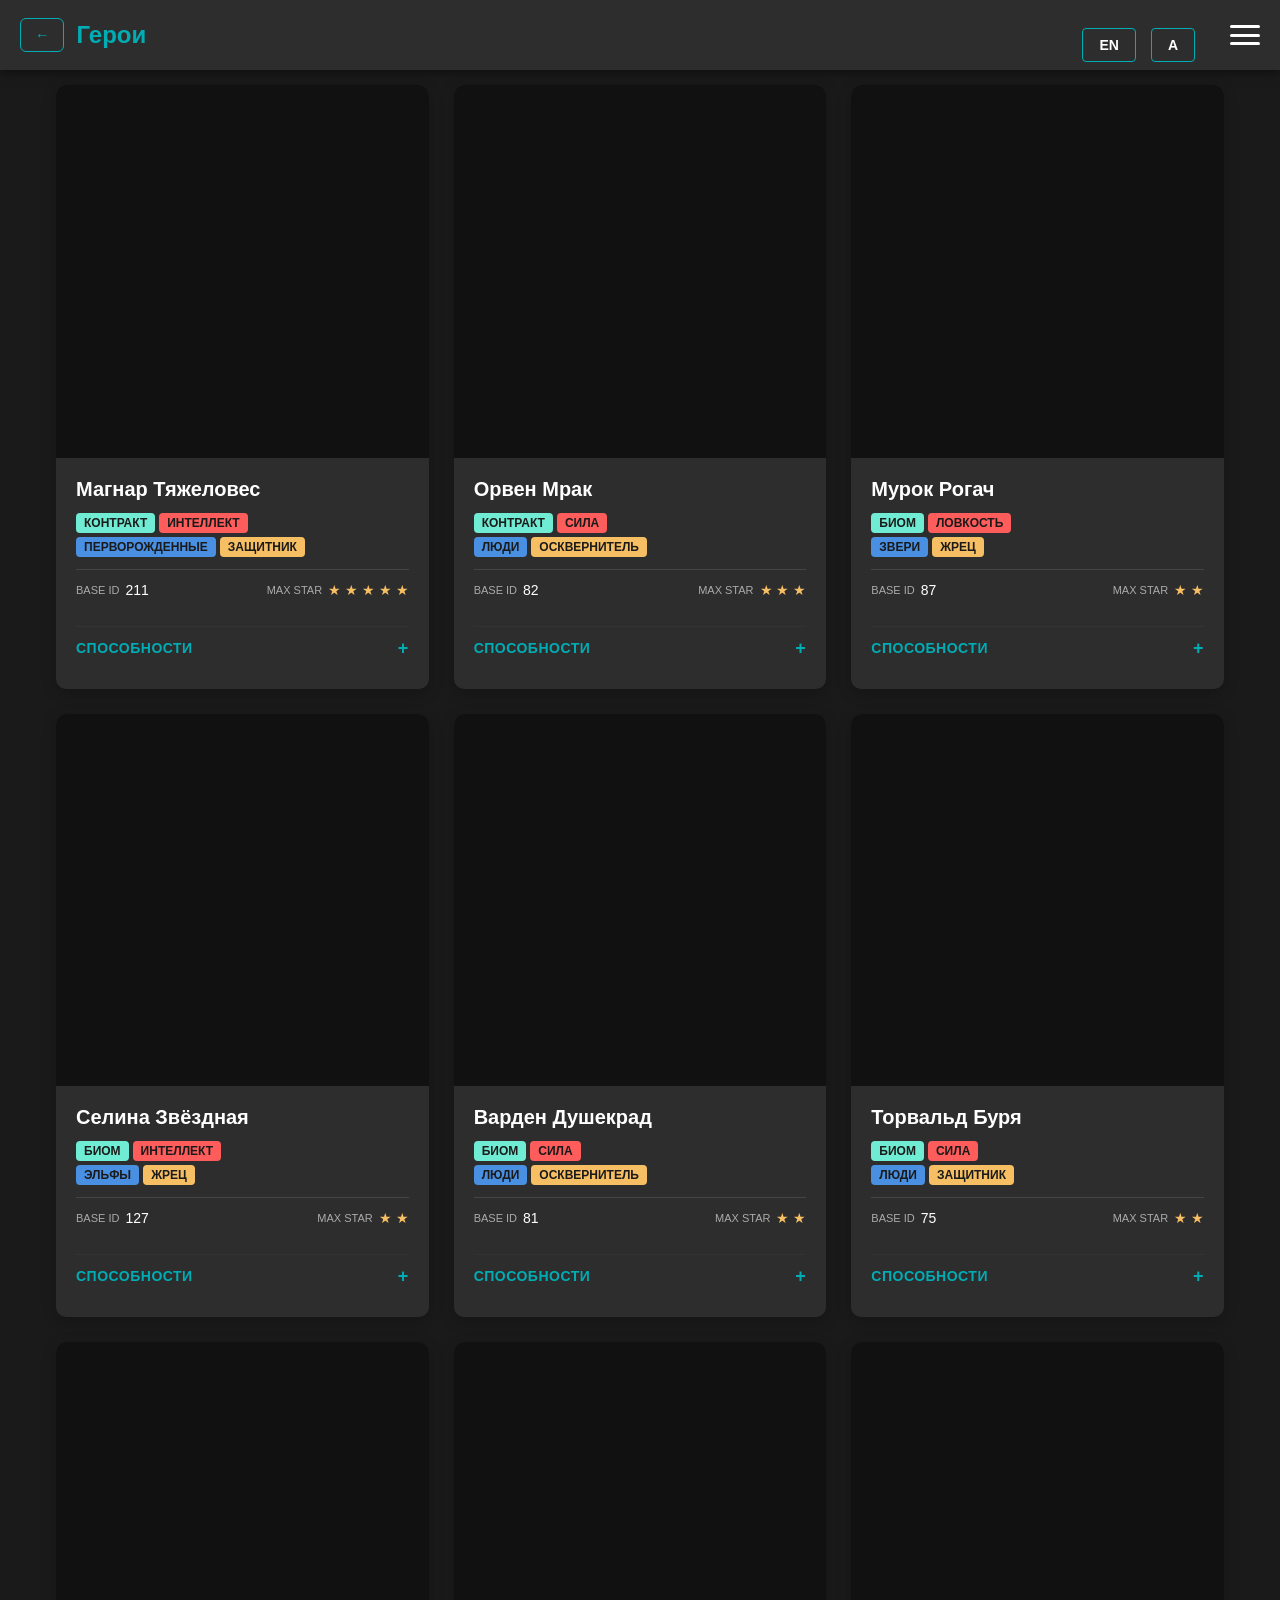
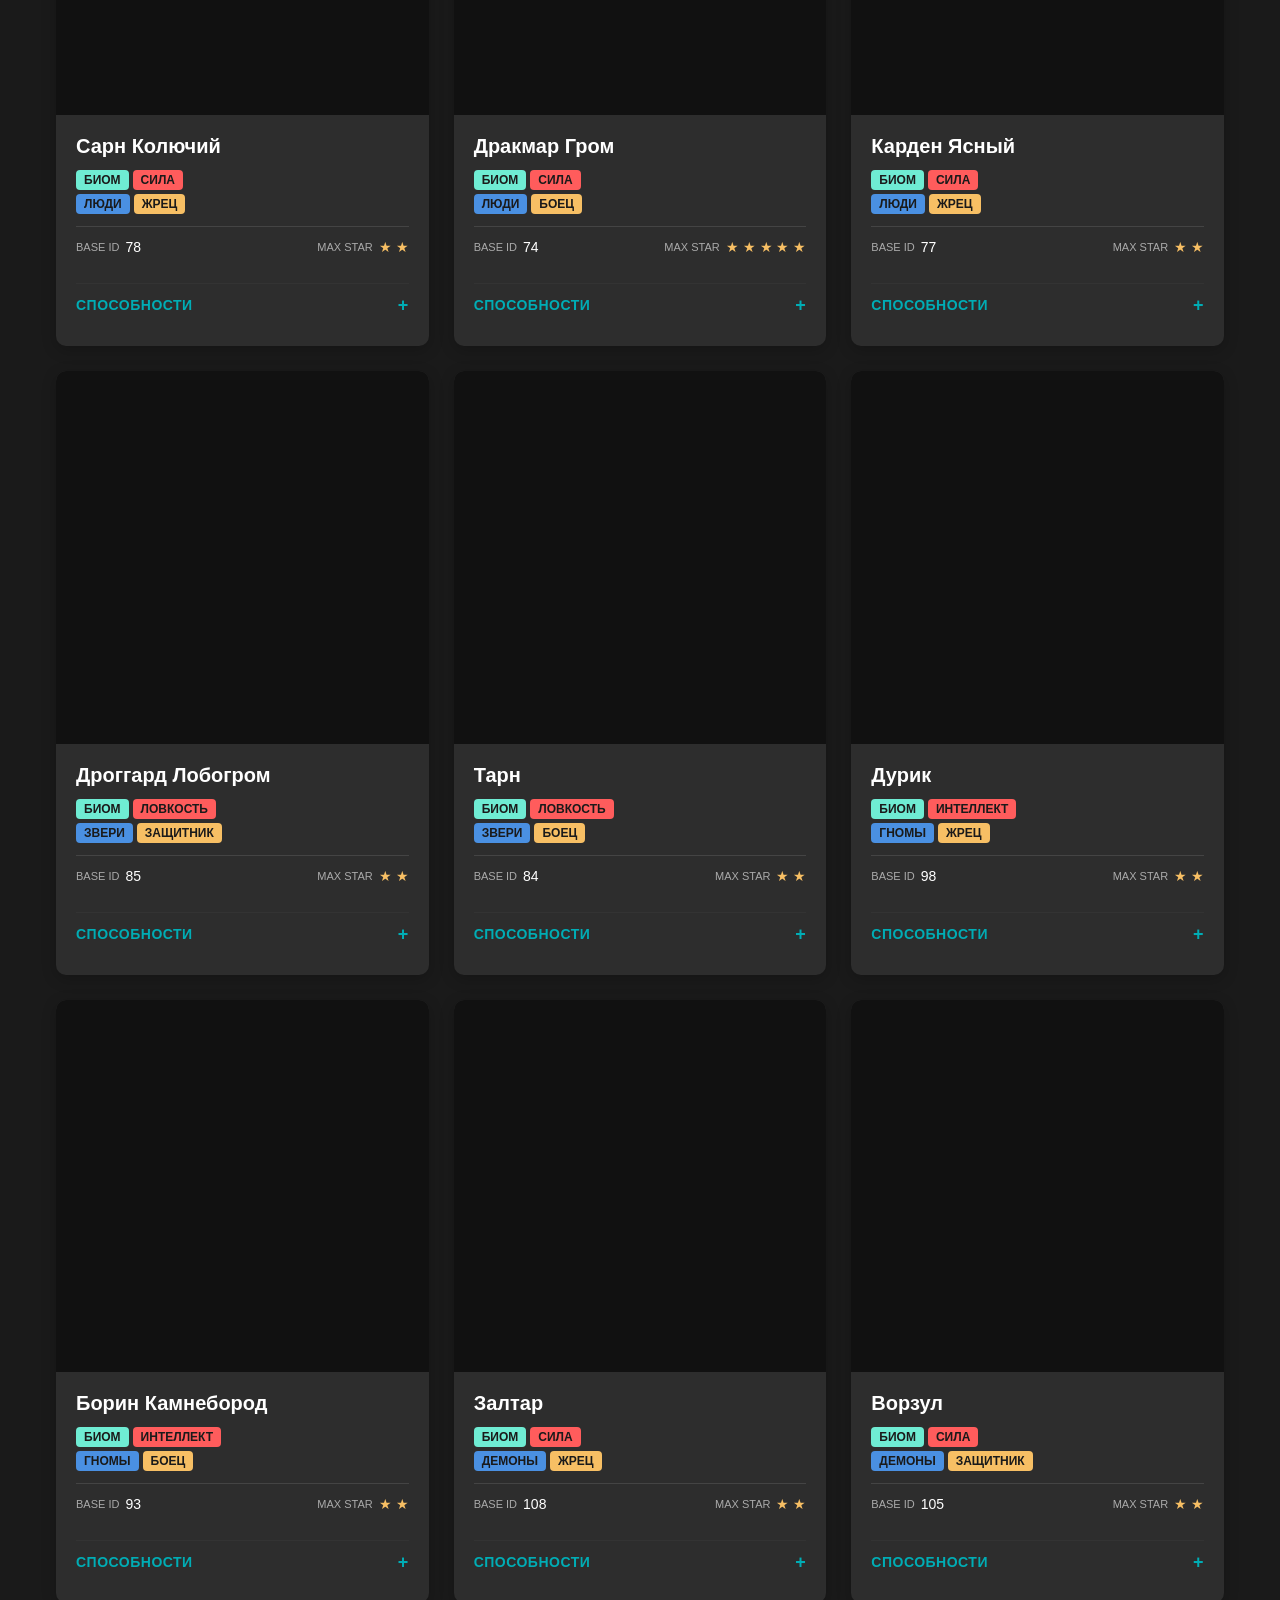
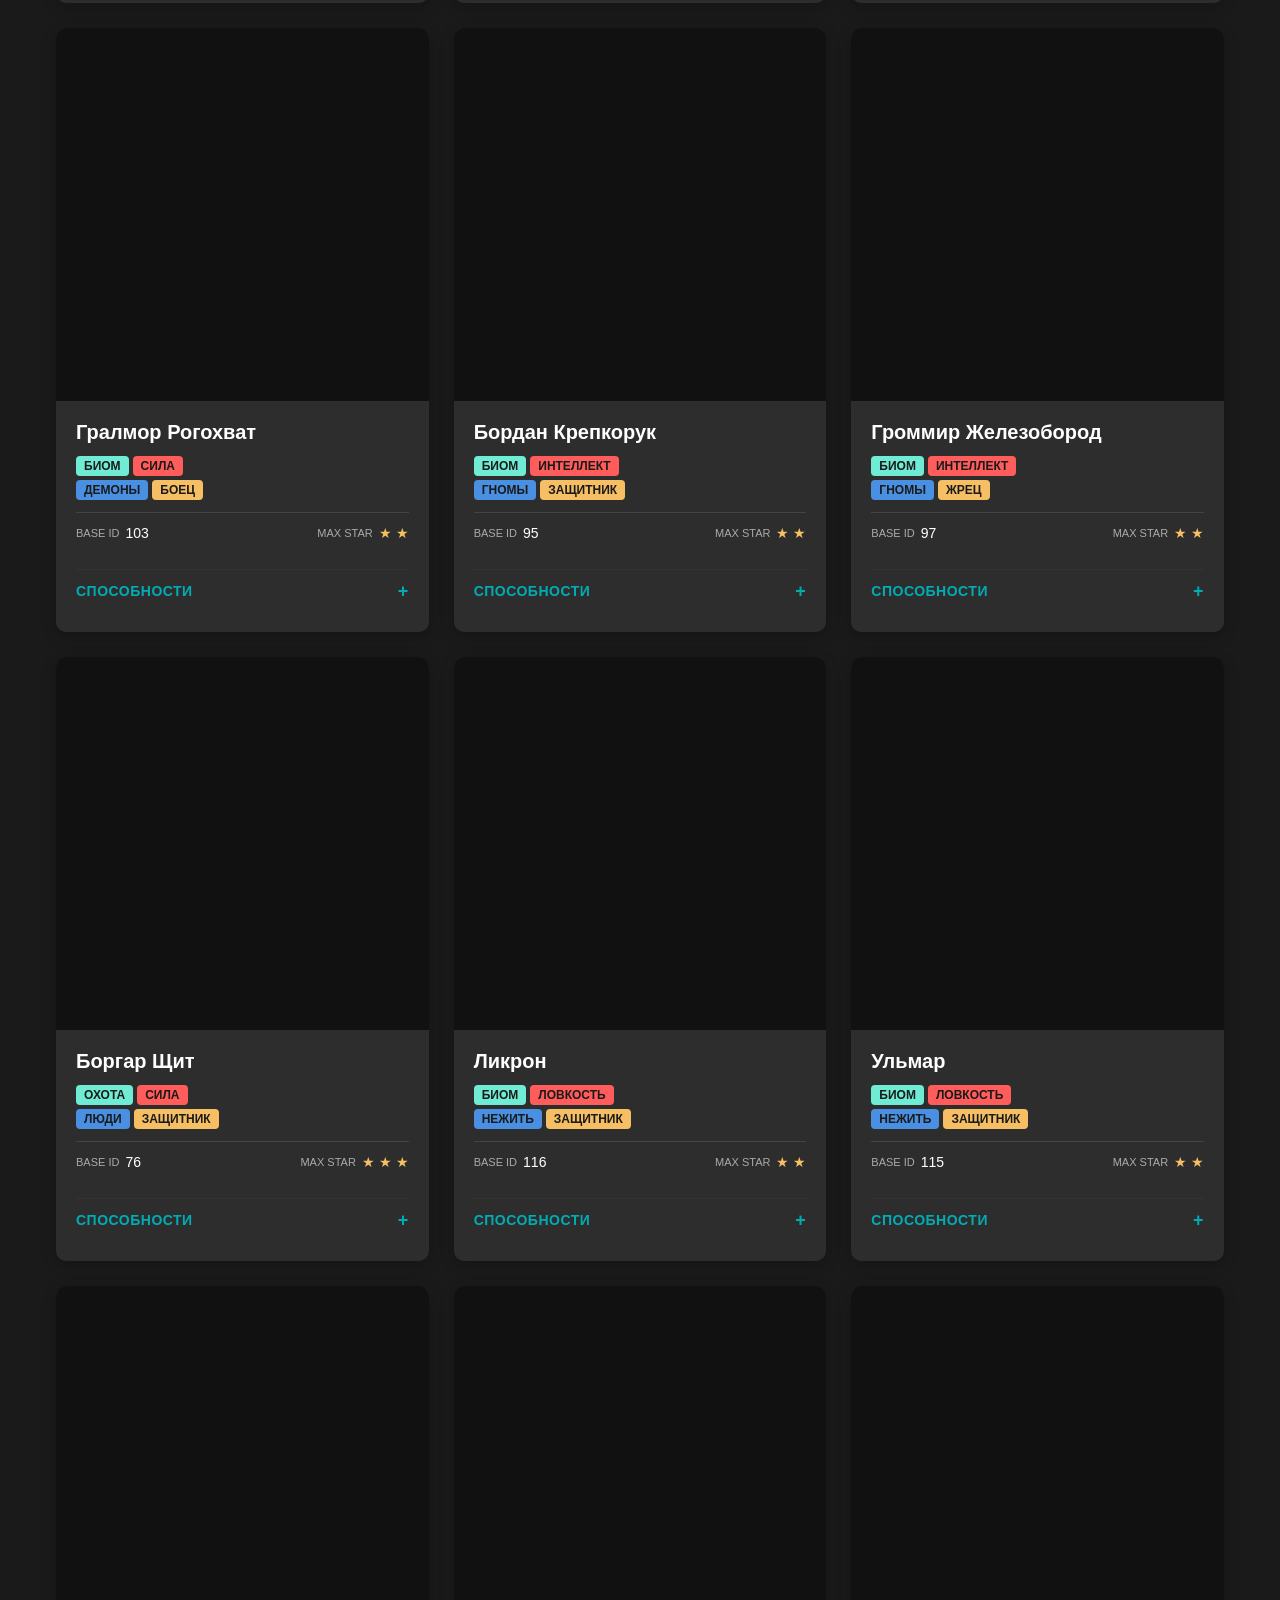
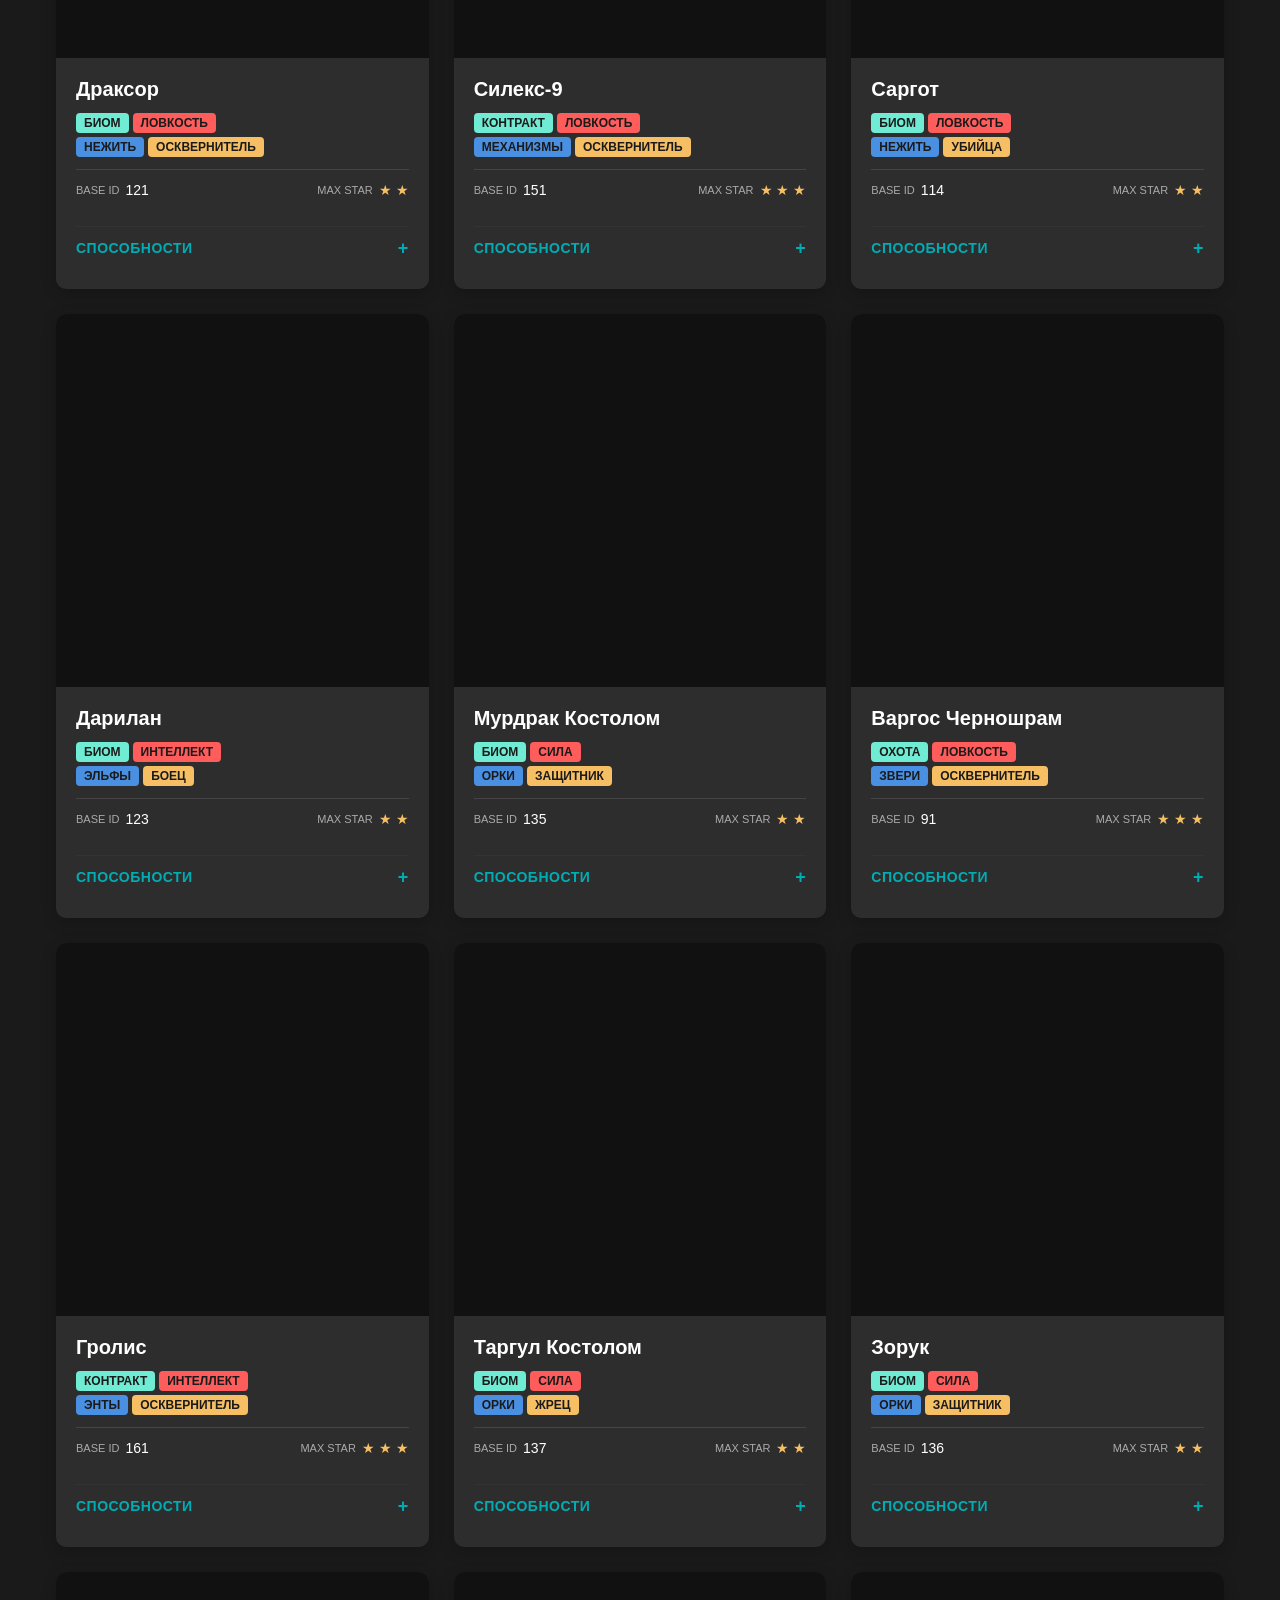
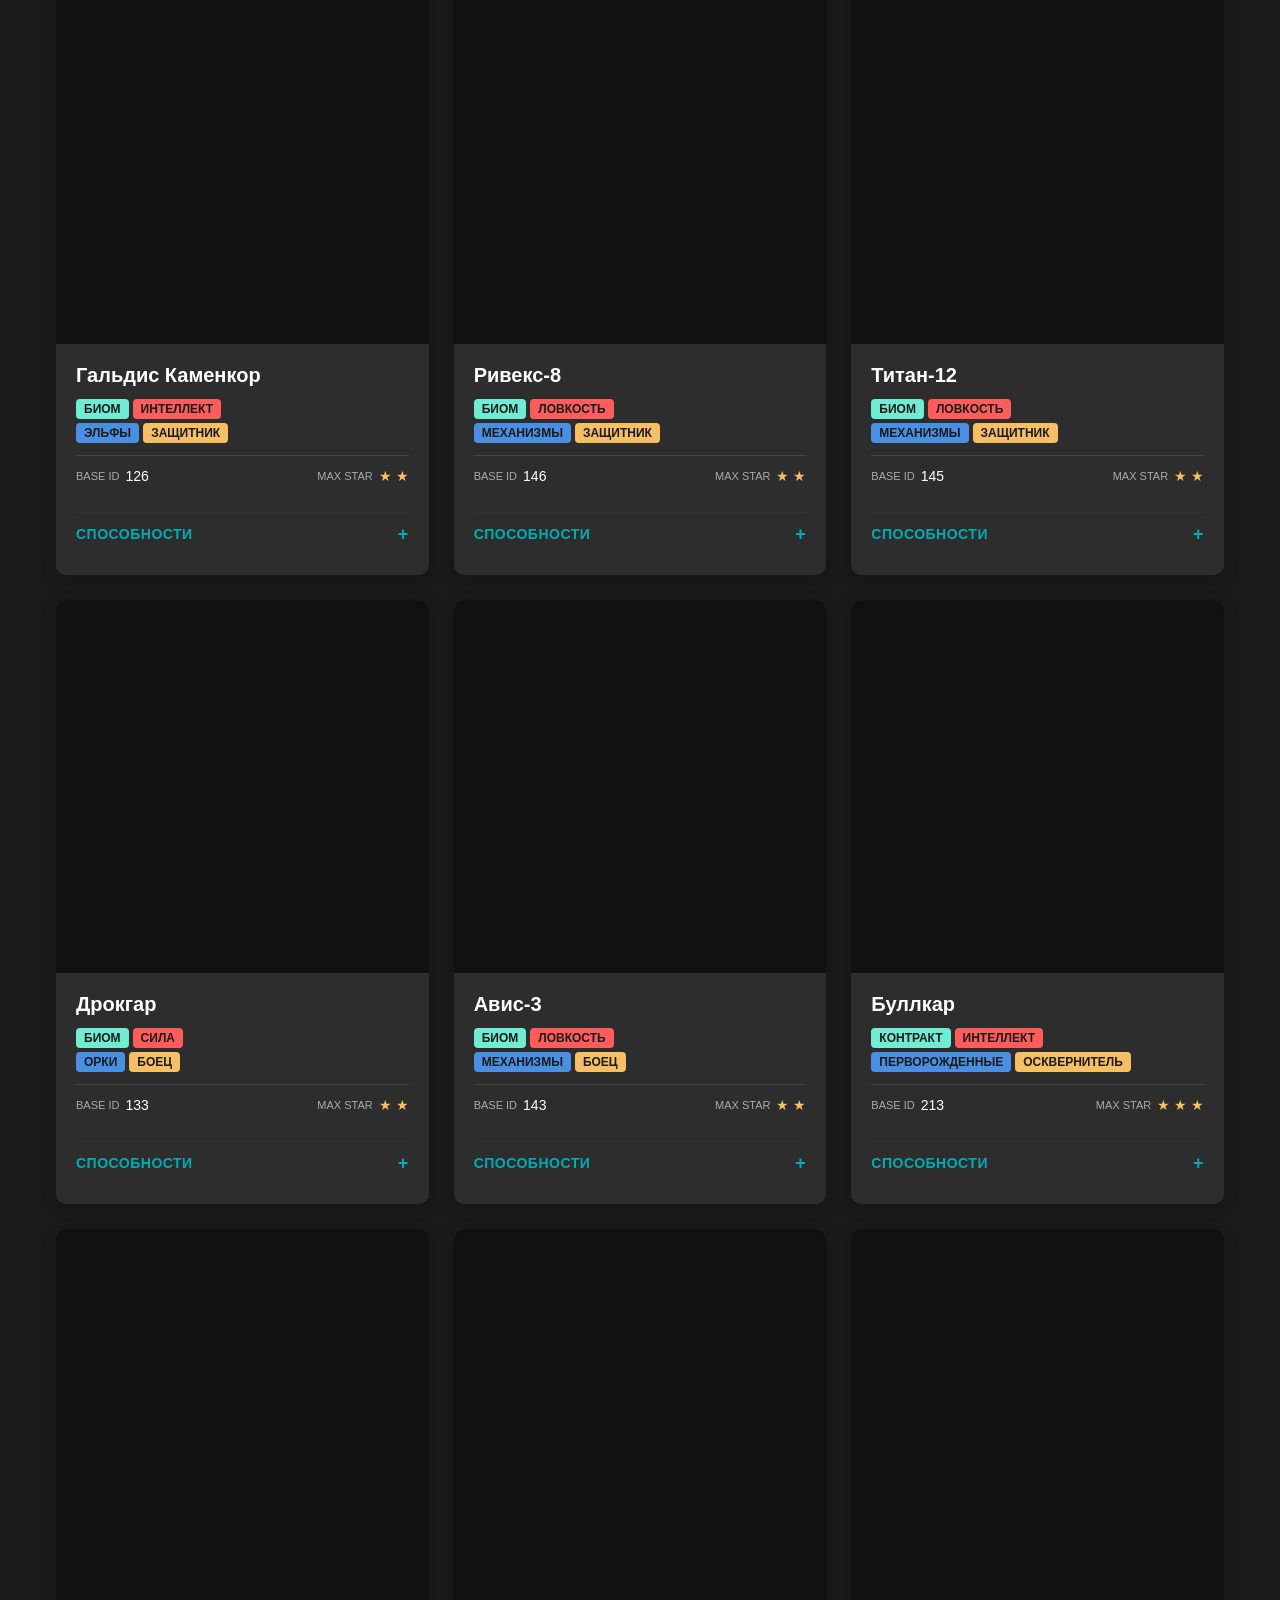
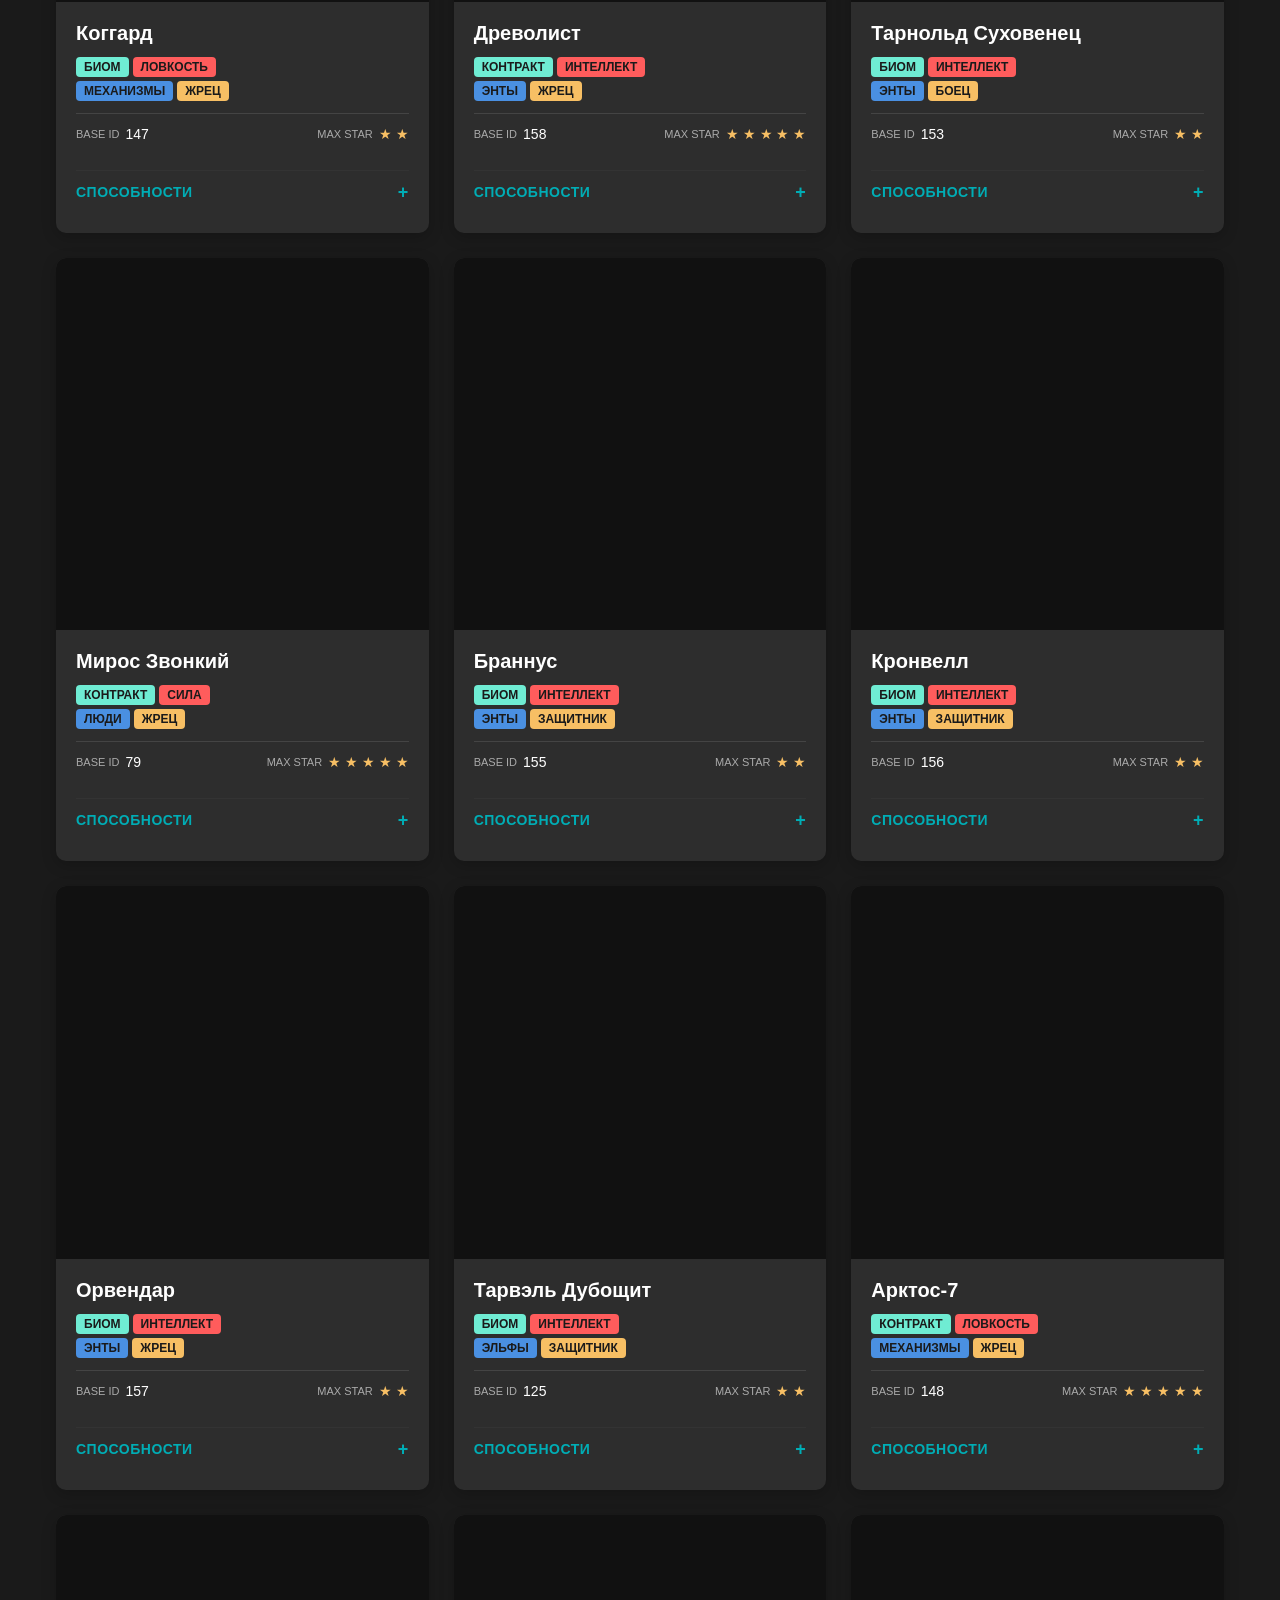
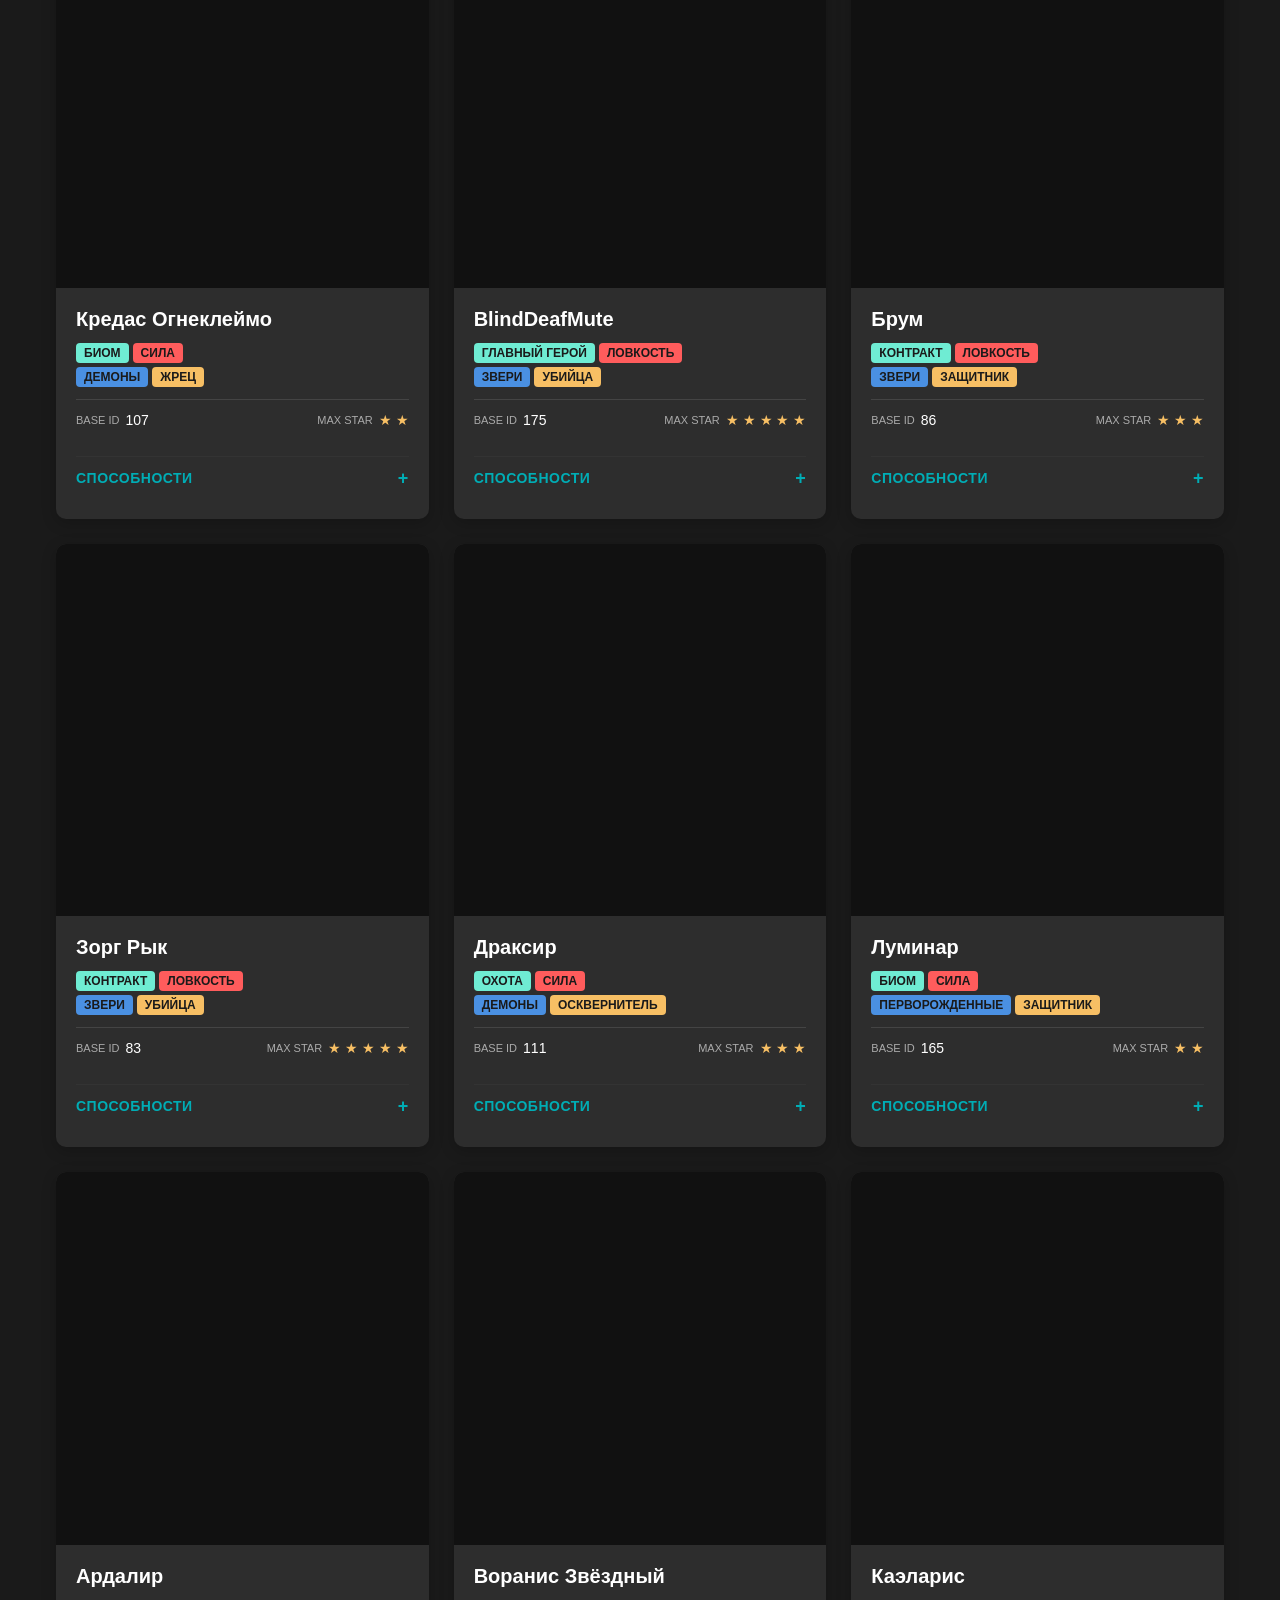
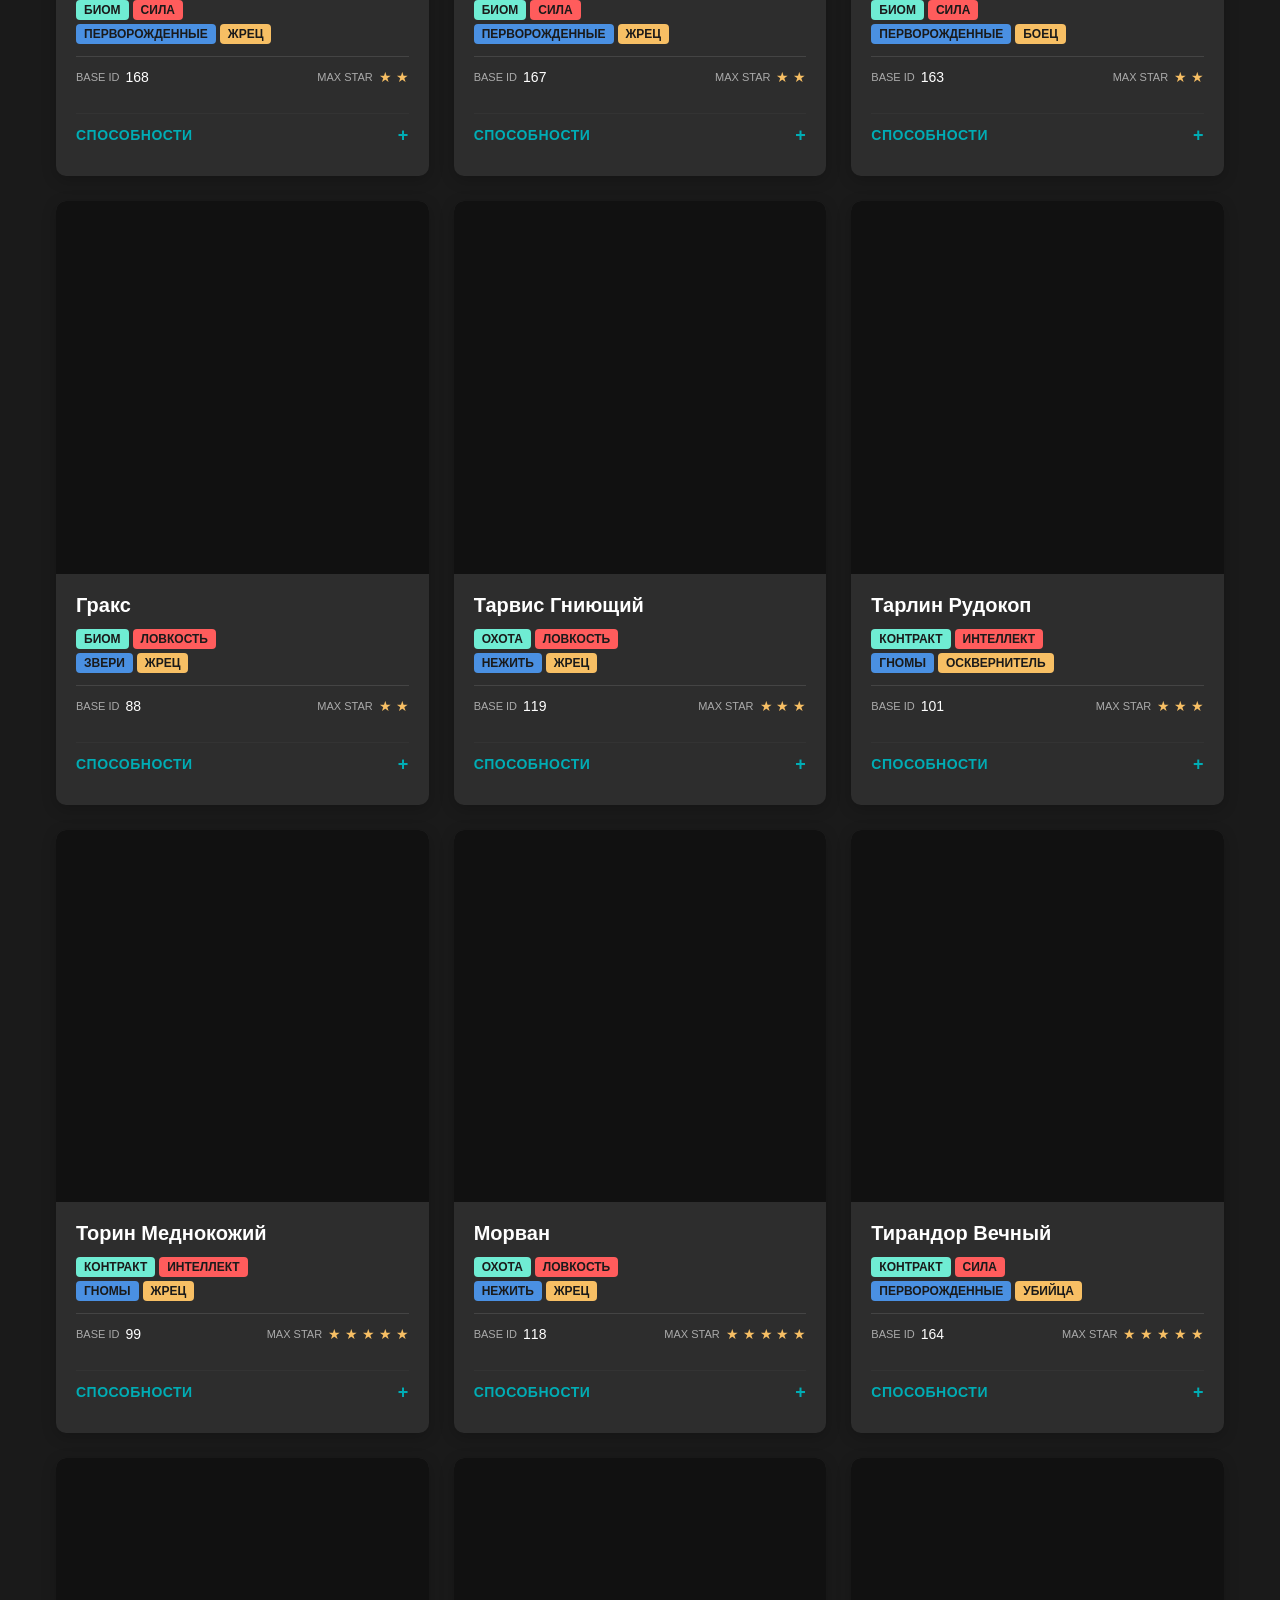
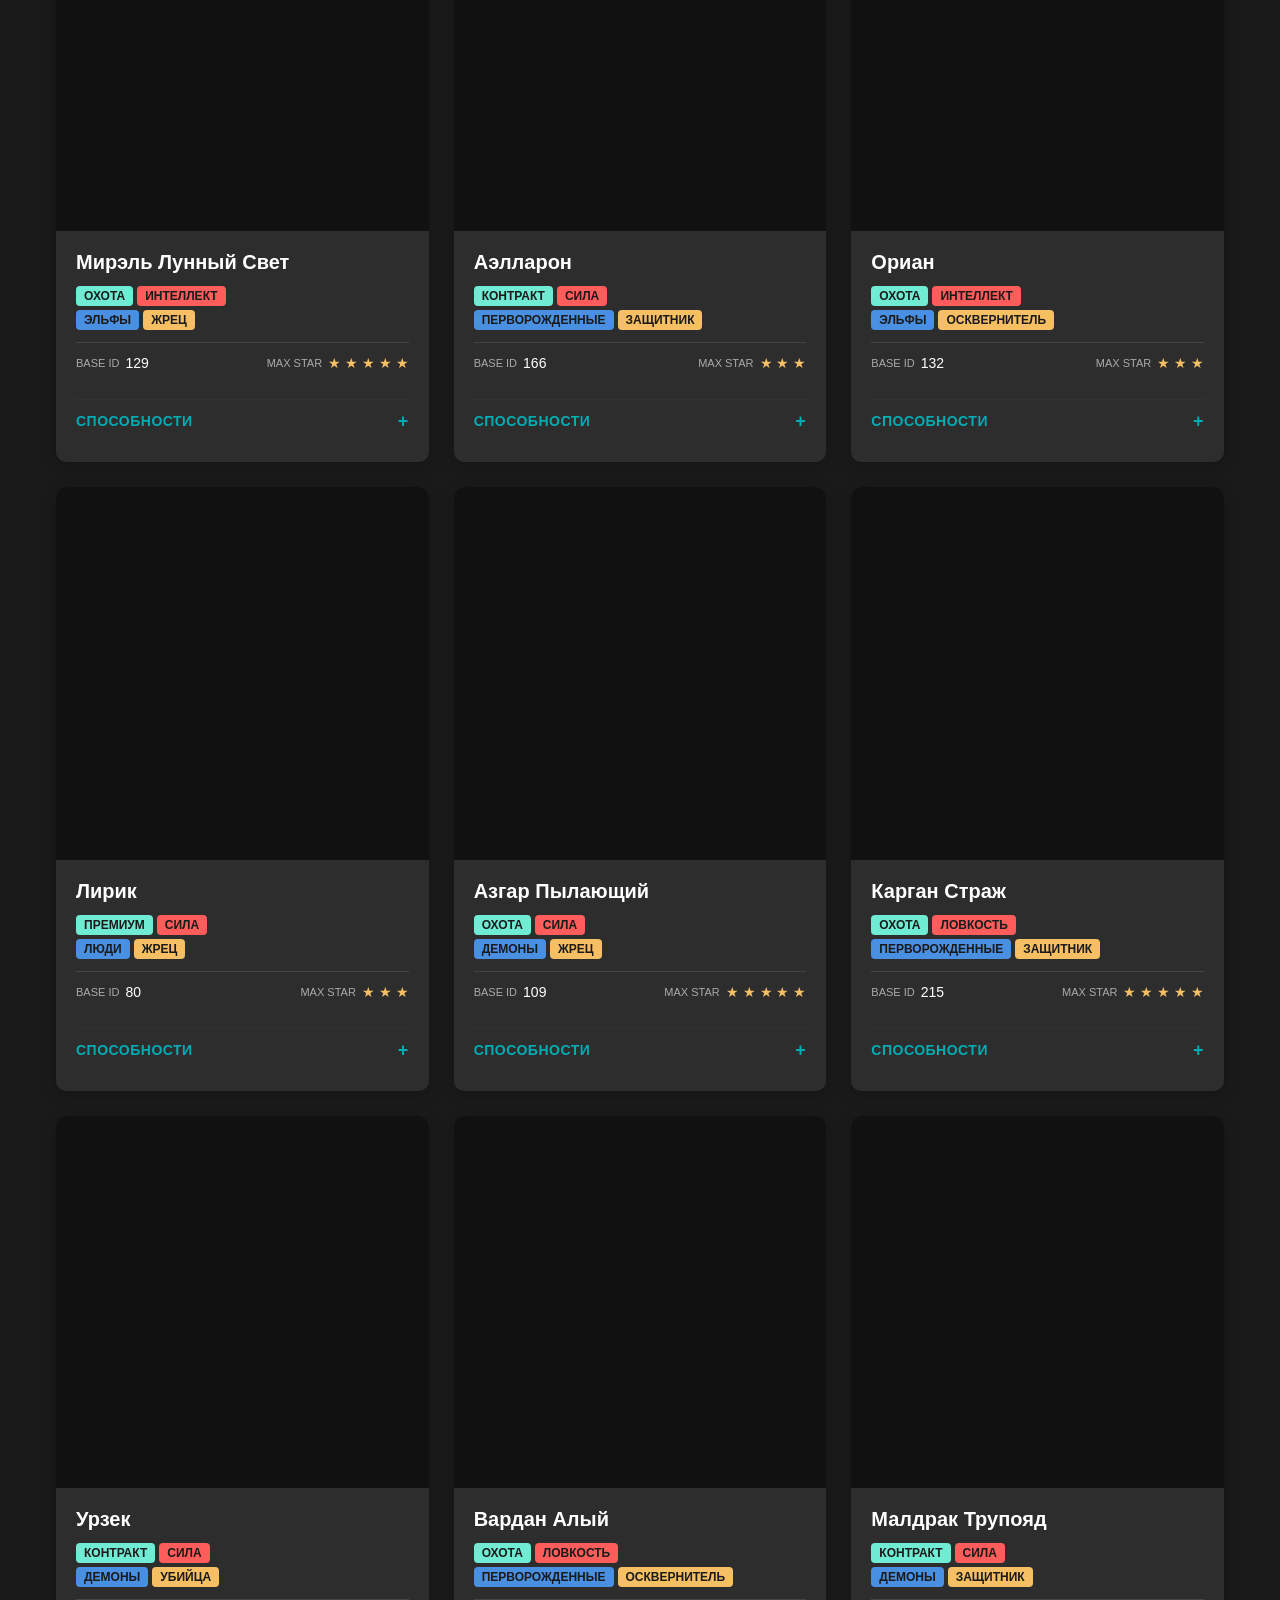
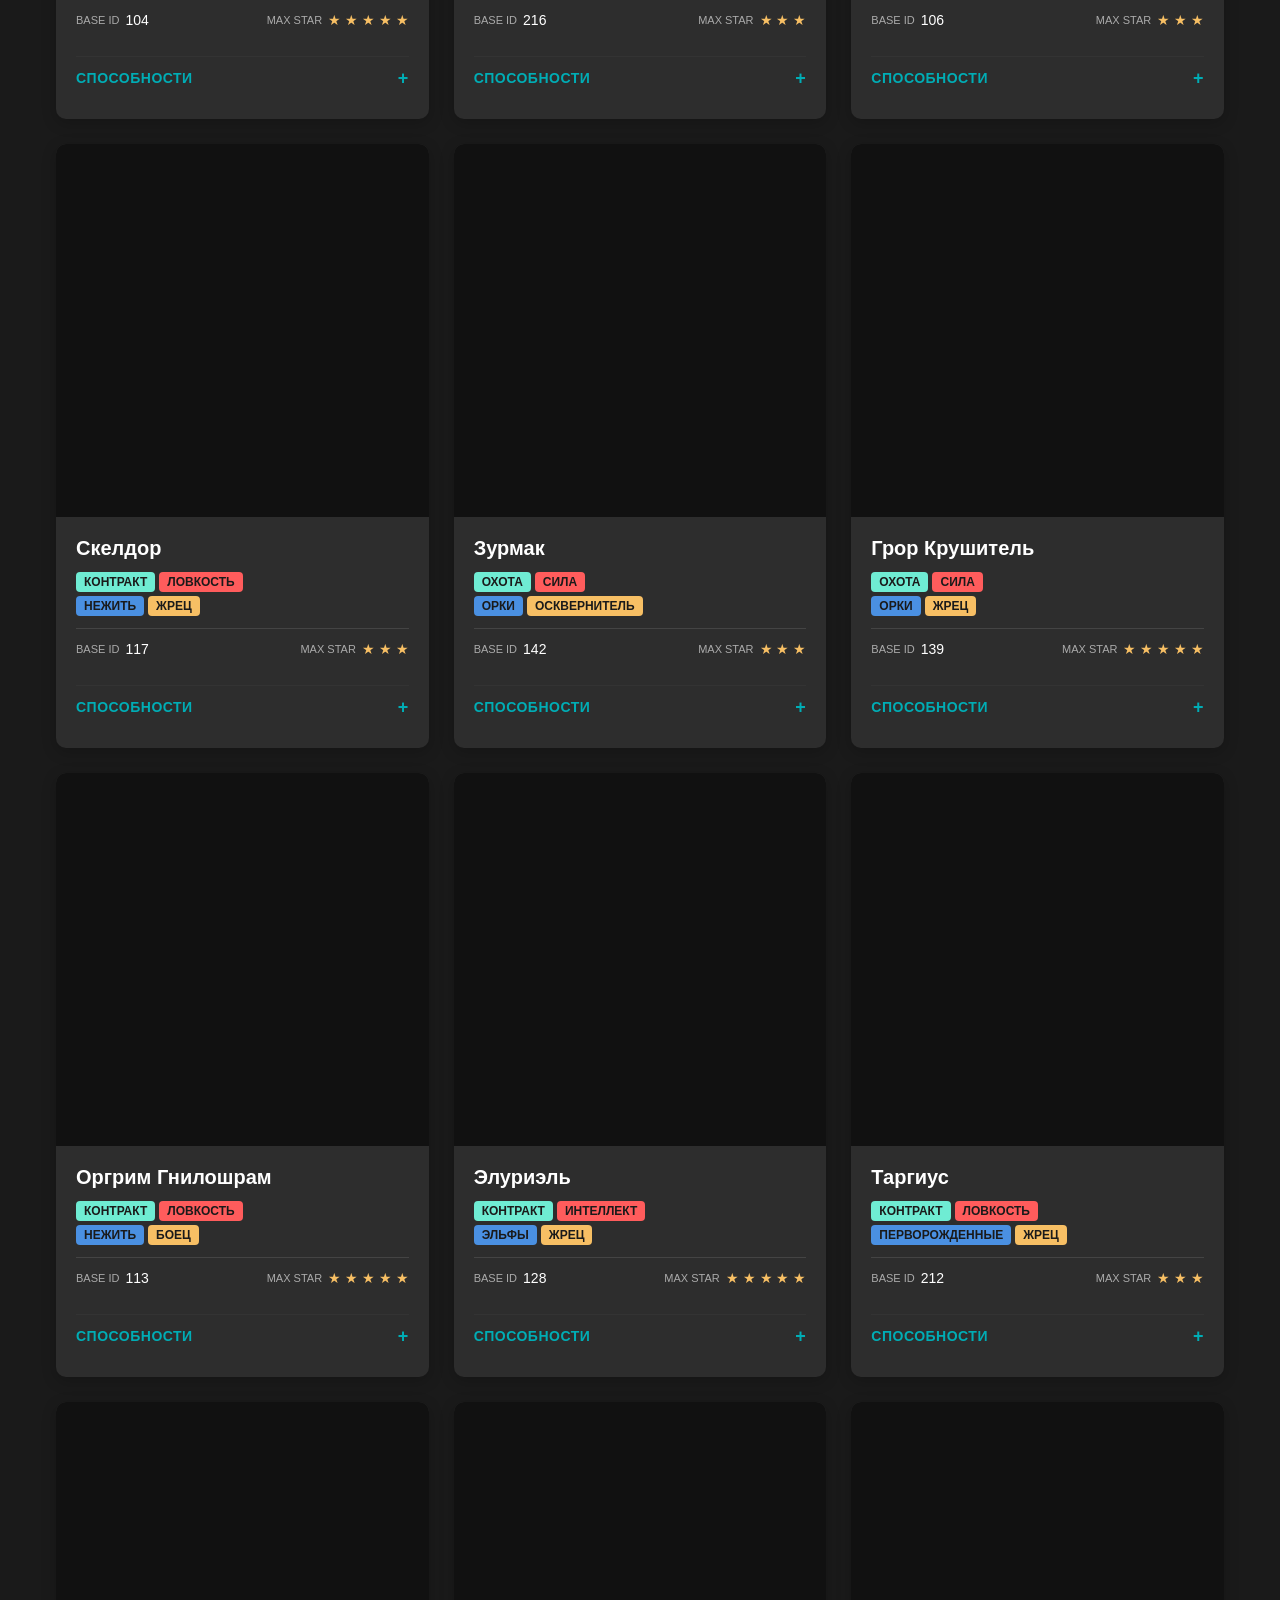
==== commit d5404daf: "Add files via upload" ====
--- a/heroes.html
+++ b/heroes.html
@@ -3,19 +3,17 @@
 <head>
     <meta charset="UTF-8">
     <meta name="viewport" content="width=device-width, initial-scale=1.0">
-    <title id="pageTitle">База Героев</title>
+    <title id="pageTitle" data-i18n="ui.pageTitle_hero">База Героев — TFBWiKi</title>
     <link rel="stylesheet" href="styles.css">
     <script src="common.js" defer></script>
 </head>
 
-
 <body class="page-sub">
     <div class="container">
         <header class="header-bar">
-
             <div class="header-left" style="display: flex; align-items: center; gap: 12px;">
                 <a href="index.html" class="btn-back" style="white-space: nowrap;">← </a>
-                <h1 id="mainTitle" style="margin: 0; font-size: 1.5rem; line-height: 1;">Герои</h1>
+                <h1 id="mainTitle" data-i18n="ui.mainTitle_hero" style="margin: 0; font-size: 1.5rem; line-height: 1;">Герои</h1>
             </div>
             <div class="header-right">
                 <button class="lang-switcher" id="langBtn" onclick="toggleLanguage()">EN</button>
@@ -99,7 +97,7 @@
 
     <!-- Сетка с карточками -->
     <div class="grid" id="heroesGrid"></div>
-</div>
+    </div>
 
 </body>
 </html>
--- a/styles.css
+++ b/styles.css
@@ -7,6 +7,9 @@
         --dark-1: #111;
         --dark-2: #222;
         --border-color: #444;
+        --border: #444;
+        --tab-bg: #3a3a3a;
+        --tab-active: #2d2d2d;
     }
 
     body {
@@ -18,6 +21,10 @@
         padding-top: 80px;
     }
 
+    * {
+    box-sizing: border-box;
+    }
+    
     a {
       text-decoration: none;
       color: inherit;
@@ -81,6 +88,7 @@
     /* Заголовки и шапки */
     .main-header,
     .sub-header {
+      position: sticky;
       display: flex;
       justify-content: space-between;
       align-items: center;
@@ -126,7 +134,11 @@
     .container {
         max-width: 1200px;
         margin: 0 auto;
+        /* отступ 5px ниже header — задаём через margin-top */
+        margin-top: 5px;
+        padding: 0 16px;
         position: relative;
+        z-index: 2; /* чтобы контент был поверх фона, но ниже меню */
     }
 
 	.lang-switcher {
@@ -156,6 +168,7 @@
     }
 
     /* Панель управления */
+    /* Фиксированная шапка */
     .header-bar {
         position: fixed;
         top: 0; left: 0; right: 0;
@@ -166,29 +179,38 @@
         align-items: center;
         padding: 0 20px;
         z-index: 1000;
-        box-shadow: 0 2px 10px rgba(0,0,0,0.5);
-    }
-
+        box-shadow: 0 2px 10px rgba(0, 0, 0, 0.5);
+    }
     .header-right {
         display: flex;
         align-items: center;
         gap: 15px;
     }
 
+    /* Панель фильтров (фиксированная, под шапкой) */
     .controls {
-        display: none;
-        position: sticky;
-        top: 0; left: 0; right: 0;
+        position: fixed;
+        /* высота header-bar = 70px, поэтому ставим top: 70px */
+        top: 70px; left: 0; right: 0;
         background-color: var(--card-bg);
         flex-wrap: wrap;
         gap: 15px;
         padding: 20px;
         box-shadow: 0 10px 15px rgba(0, 0, 0, 0.5);
         z-index: 999;
-    }
-
+        display: none; /* скрыто по умолчанию */
+    }
+    
     .controls.open {
         display: flex;
+    }
+    
+    .control-group {
+        flex: 1;
+        min-width: 200px;
+        display: flex;
+        flex-direction: column;
+        gap: 5px;
     }
 
     .menu-toggle {
@@ -469,10 +491,6 @@
         font-size: 11px;
         color: var(--text-muted);
         line-height: 1.3;
-        /*margin: 0 0 6px 0;*/
-        /*display: -webkit-box;*/
-        /*-webkit-line-clamp: 2;*/
-        /*-webkit-box-orient: vertical;*/
         overflow: hidden;
 
       /* разрешает перенос длинных слов, чтобы не было горизонтальной прокрутки */
@@ -617,11 +635,318 @@
       to { opacity: 1; transform: translateY(0); }
     }
     
-    /* Адаптив */
-    @media (max-width: 768px) {
-      .wiki-title { font-size: 2rem; }
-      .home-grid { grid-template-columns: 1fr; }
-      .grid { grid-template-columns: 1fr; }
-      .main-header, .sub-header { flex-direction: column; gap: 12px; text-align: center; }
-      .info-inline-row { flex-direction: column; align-items: flex-start; gap: 8px; }
-    }+    /* Вкладки */
+    .tabs-container {
+      display: flex;
+      gap: 8px;
+      margin-bottom: 20px;
+      flex-wrap: wrap;
+    }
+    .tab-btn {
+      padding: 8px 16px;
+      background: var(--tab-bg);
+      border: 1px solid var(--border);
+      color: var(--text-color);
+      cursor: pointer;
+      border-radius: 6px;
+      transition: background 0.2s, color 0.2s;
+    }
+    .tab-btn:hover { background: #4a4a4a; }
+    .tab-btn.active {
+      background: var(--tab-active);
+      color: var(--accent);
+      box-shadow: 0 0 8px rgba(0, 173, 181, 0.3);
+    }
+
+    /* Контейнеры вкладок */
+    .tab-content { display: none; }
+    .tab-content.active { display: block; }
+
+    /* Сетка карточек */
+    .items-grid {
+      display: grid;
+      grid-template-columns: repeat(auto-fill, minmax(240px, 1fr));
+      gap: 16px;
+    }
+
+    /* Карточка предмета */
+    .item-card {
+      background: var(--card-bg);
+      border: 1px solid var(--border);
+      padding: 12px;
+      border-radius: 8px;
+      display: flex;
+      align-items: flex-start;
+      gap: 12px;
+      box-shadow: 0 2px 6px rgba(0,0,0,0.3);
+    }
+
+    .item-icon-wrapper {
+      flex: 0 0 56px;
+      height: 56px;
+      position: relative;
+    }
+    .item-icon {
+      width: 100%;
+      height: 100%;
+      object-fit: contain;
+      border-radius: 4px;
+    }
+
+    .rarity-badge {
+      position: absolute;
+      bottom: 0;
+      right: 0;
+      width: 22px;
+      height: 22px;
+      border-radius: 50%;
+      background: #111;
+      border: 1px solid #333;
+      color: #fff;
+      font-size: 11px;
+      text-align: center;
+      line-height: 20px;
+      display: flex;
+      align-items: center;
+      justify-content: center;
+    }
+
+    .rarity-1 .rarity-badge { background: #555; }
+    .rarity-2 .rarity-badge { background: #7f7f5f; }
+    .rarity-3 .rarity-badge { background: #c0a050; }
+    .rarity-4 .rarity-badge { background: #b08030; }
+    .rarity-5 .rarity-badge { background: #804020; }
+    .rarity-6 .rarity-badge { background: #a02020; color: #fff; }
+    .rarity-7 .rarity-badge { background: #600060; color: #fff; }
+    .rarity-9 .rarity-badge { background: #303090; color: #fff; }
+
+    .item-info { flex: 1; min-width: 0; }
+    .item-name {
+      margin: 0 0 4px 0;
+      font-size: 1rem;
+      white-space: nowrap;
+      overflow: hidden;
+      text-overflow: ellipsis;
+      max-width: 100%;
+    }
+    .item-type {
+      font-size: 0.8rem;
+      color: var(--text-muted);
+      text-transform: uppercase;
+      letter-spacing: 0.5px;
+      margin-bottom: 6px;
+      display: block;
+    }
+    .item-description {
+      font-size: 0.85rem;
+      color: var(--text-muted);
+      line-height: 1.3;
+      margin: 0;
+      word-wrap: break-word;
+      max-height: 60px;
+      overflow: hidden;
+    }
+
+    .loading {
+      grid-column: 1 / -1;
+      text-align: center;
+      padding: 40px;
+      color: var(--text-muted);
+    }
+    .error {
+      grid-column: 1 / -1;
+      padding: 20px;
+      background: #332222;
+      border: 1px solid #664444;
+      color: #ffaaaa;
+    }
+
+
+    .recipe-card {
+      background: var(--card-bg);
+      border: 1px solid var(--border);
+      padding: 1rem;
+      border-radius: 6px;
+      margin-bottom: 1rem;
+    }
+    .recipe-header {
+      display: flex;
+      justify-content: space-between;
+      align-items: center;
+      cursor: pointer;
+      user-select: none;
+    }
+    .recipe-toggle-btn {
+      font-size: 1.2rem;
+      color: var(--accent);
+    }
+    .ingredients-list {
+      margin-top: 0.5rem;
+      max-height: 0;
+      overflow: hidden;
+      transition: max-height 0.3s ease;
+      opacity: 0;
+    }
+    .ingredients-list.open {
+      max-height: 500px;
+      opacity: 1;
+    }
+    .ingredient-item {
+      display: flex;
+      gap: 8px;
+      margin-bottom: 4px;
+      color: var(--text-muted);
+    }
+
+    /* Сетка карточек */
+    #recipes-container {
+      display: grid;
+      grid-template-columns: repeat(auto-fill, minmax(300px, 1fr));
+      gap: 16px;
+    }
+    
+    /* Карточка рецепта */
+    .recipe-card {
+      background: var(--card-bg);
+      border: 1px solid var(--border-color);
+      border-radius: 6px;
+      padding: 12px;
+    }
+    
+    .recipe-header {
+      display: flex;
+      justify-content: space-between;
+      align-items: flex-start;
+      margin-bottom: 8px;
+    }
+    
+    .recipe-id-info {
+      font-size: 0.85rem;
+      color: var(--text-muted);
+    }
+    
+    .toggle-btn {
+      background: none;
+      border: none;
+      color: var(--text-color);
+      cursor: pointer;
+      font-size: 1rem;
+      line-height: 1;
+    }
+    
+    /* Свертывание списка ингредиентов */
+    .ingredients-list {
+      max-height: 0;
+      overflow: hidden;
+      transition: max-height 0.3s ease, opacity 0.3s ease;
+      opacity: 0;
+      margin: 8px 0;
+      border-top: 1px dashed var(--border-color);
+      padding-top: 8px;
+    }
+    .ingredients-list.open {
+      max-height: 300px;
+      opacity: 1;
+    }
+    
+    /* Строка ингредиента: иконка + название + кол-во */
+    .ingredient-item {
+      display: flex;
+      align-items: center;
+      gap: 8px;
+      font-size: 0.9rem;
+      margin-bottom: 6px;
+    }
+    .ingredient-icon {
+      width: 24px;
+      height: 24px;
+      object-fit: cover;
+      border-radius: 4px;
+      flex-shrink: 0;
+    }
+    .ingredient-name {
+      flex: 1;
+      min-width: 0;
+      overflow: hidden;
+      text-overflow: ellipsis;
+      white-space: nowrap;
+    }
+    .ingredient-qty {
+      color: var(--accent);
+      font-weight: bold;
+      width: 50px;
+      text-align: right;
+      flex-shrink: 0;
+    }
+    
+    /* Результат: иконка + текст */
+    .result-block {
+      margin-top: 10px;
+      display: flex;
+      align-items: center;
+      gap: 8px;
+      color: var(--accent);
+      font-weight: bold;
+    }
+    .result-icon {
+      width: 32px;
+      height: 32px;
+      object-fit: cover;
+      border-radius: 4px;
+      flex-shrink: 0;
+    }
+    .result-text {
+      flex: 1;
+      min-width: 0;
+      overflow: hidden;
+      text-overflow: ellipsis;
+      white-space: nowrap;
+    }
+    
+/* --- МОБИЛЬНАЯ ВЕРСИЯ (ИСПРАВЛЕНИЕ СДВИГА) --- */
+@media (max-width: 768px) {
+    .header-bar, .controls {
+        /* оставляем fixed — это и есть причина, почему они не должны двигаться */
+        position: fixed;
+        top: 0;
+        left: 0; right: 0;
+        height: auto;
+        padding: 15px;
+        flex-direction: column;
+        align-items: stretch;
+        box-sizing: border-box;
+    }
+
+    /* Для controls на мобильном: top = высота header на мобильном.
+       Мы не знаем точную высоту, поэтому делаем трюк:
+       controls всегда позиционируется под header за счёт top: 70px (десктоп)
+       и дополнительно переопределяем top для мобильного, если нужно.
+       Если высота header меняется, лучше управлять этим через JS или calc().
+    */
+    .controls {
+        top: 85px; /* подбираем под реальную высоту мобильной шапки */
+    }
+
+    .header-right {
+        flex-direction: row;
+        justify-content: flex-end;
+        gap: 10px;
+    }
+
+    /* Если контролов много — добавляем внутреннюю прокрутку */
+    .controls {
+        max-height: calc(100vh - 85px); /* 100% экрана минус высота header */
+        overflow-y: auto;
+        padding-bottom: 10px;
+    }
+    .control-group {
+        min-width: 100%;
+        flex: none;
+    }
+    .grid {
+        grid-template-columns: 1fr;
+    }
+    .container {
+        margin-top: 10px;
+    }
+}
